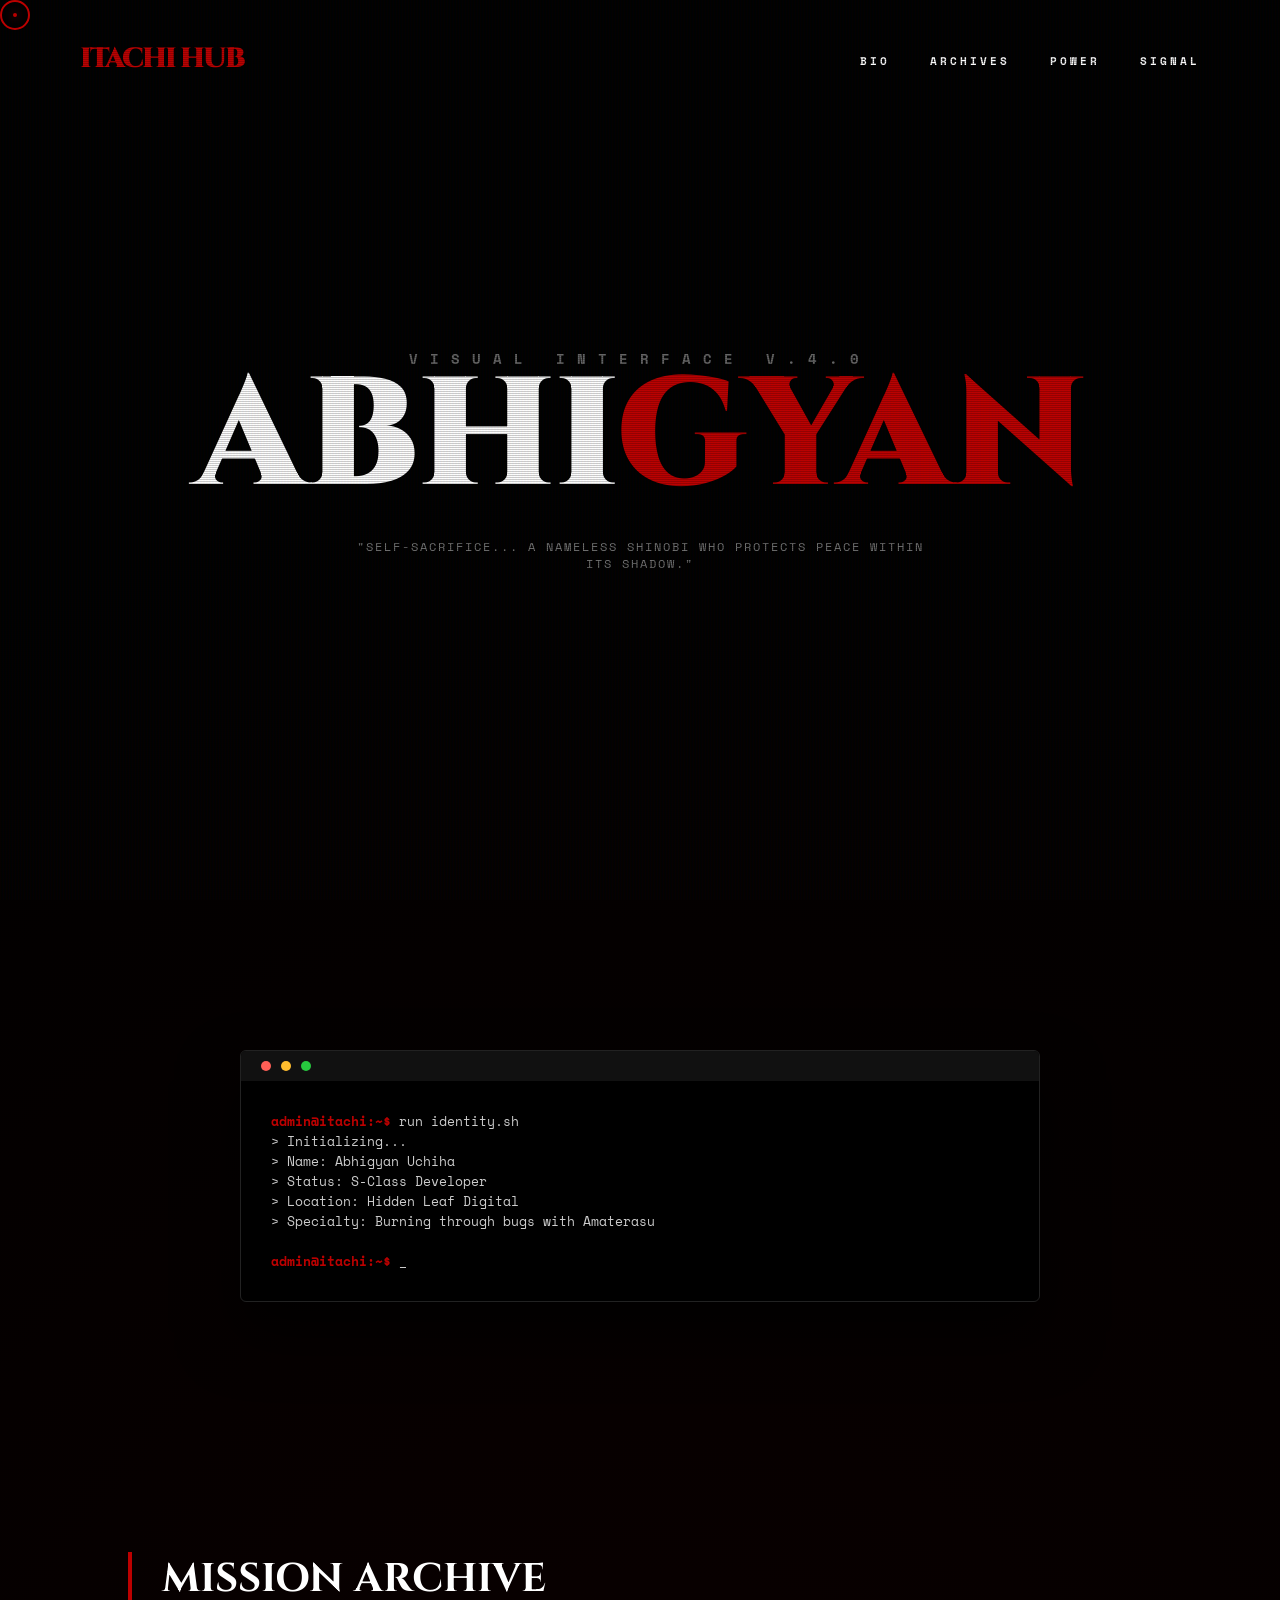
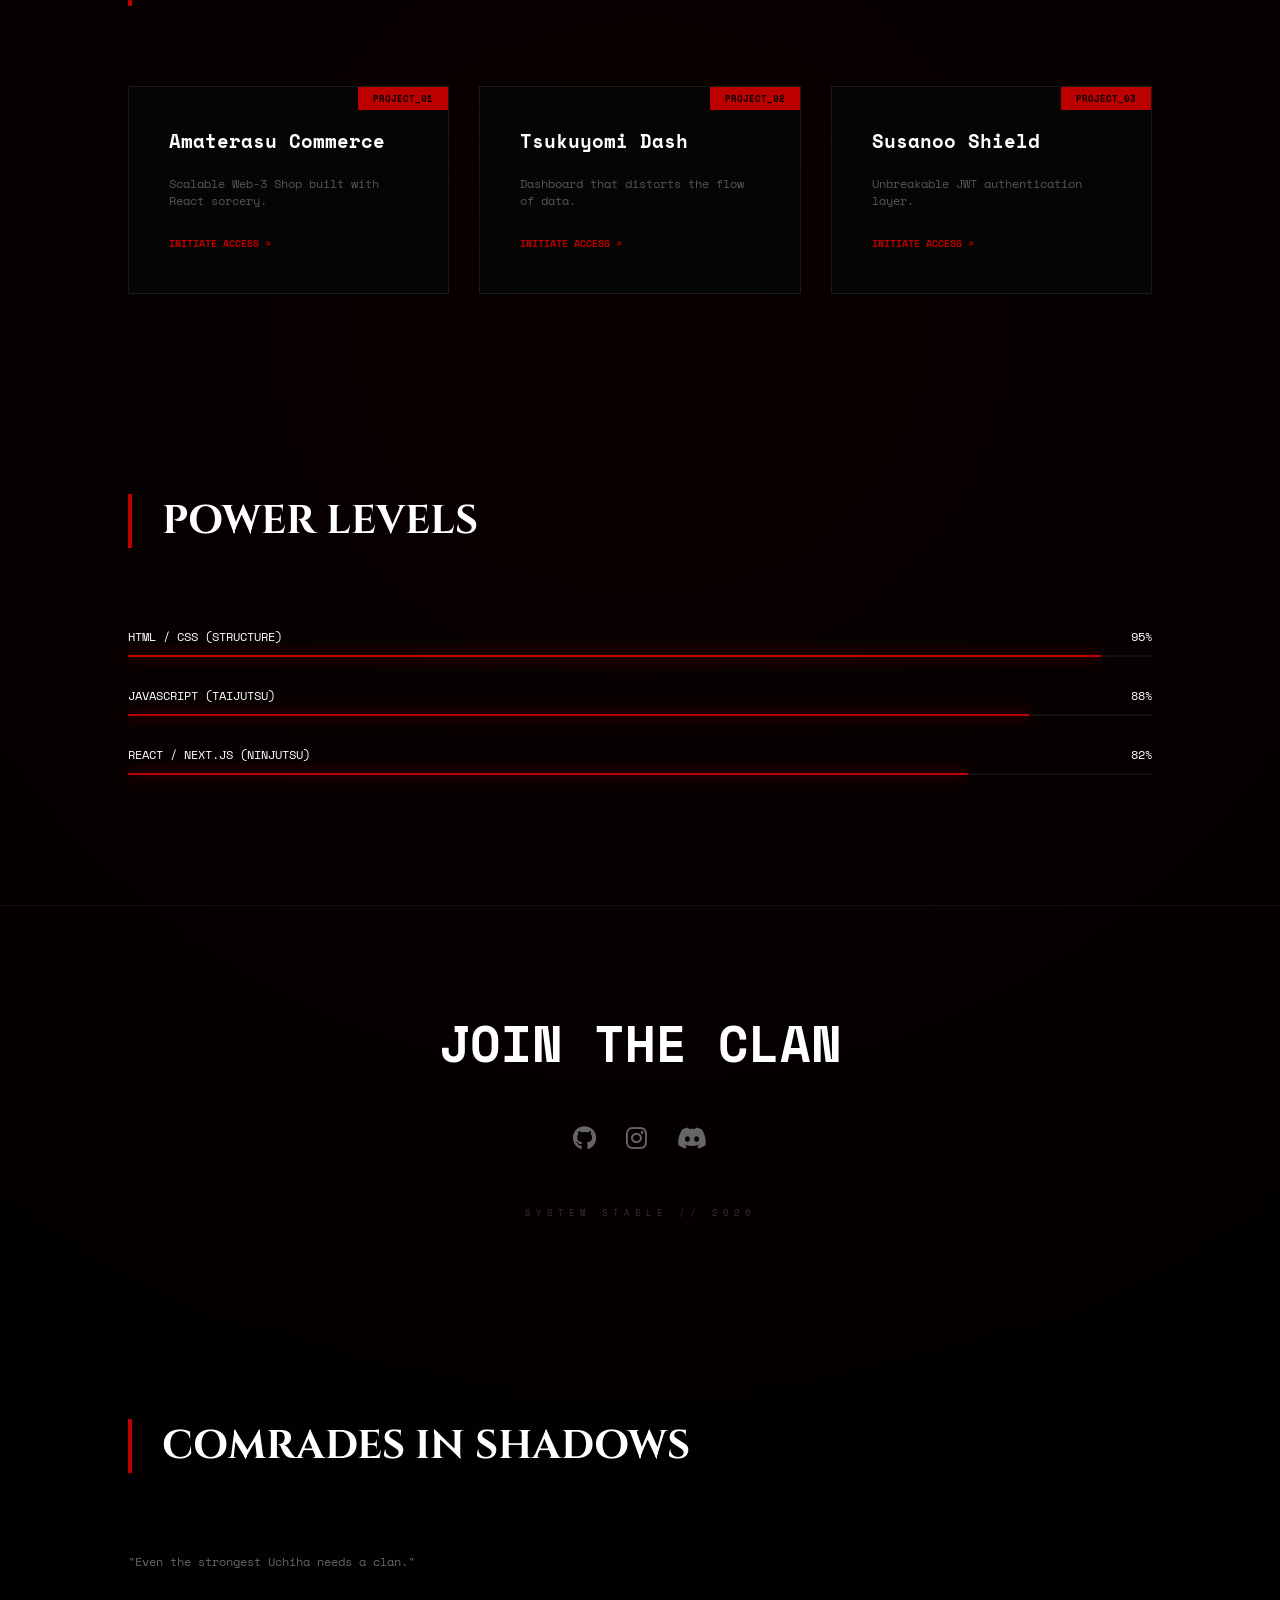
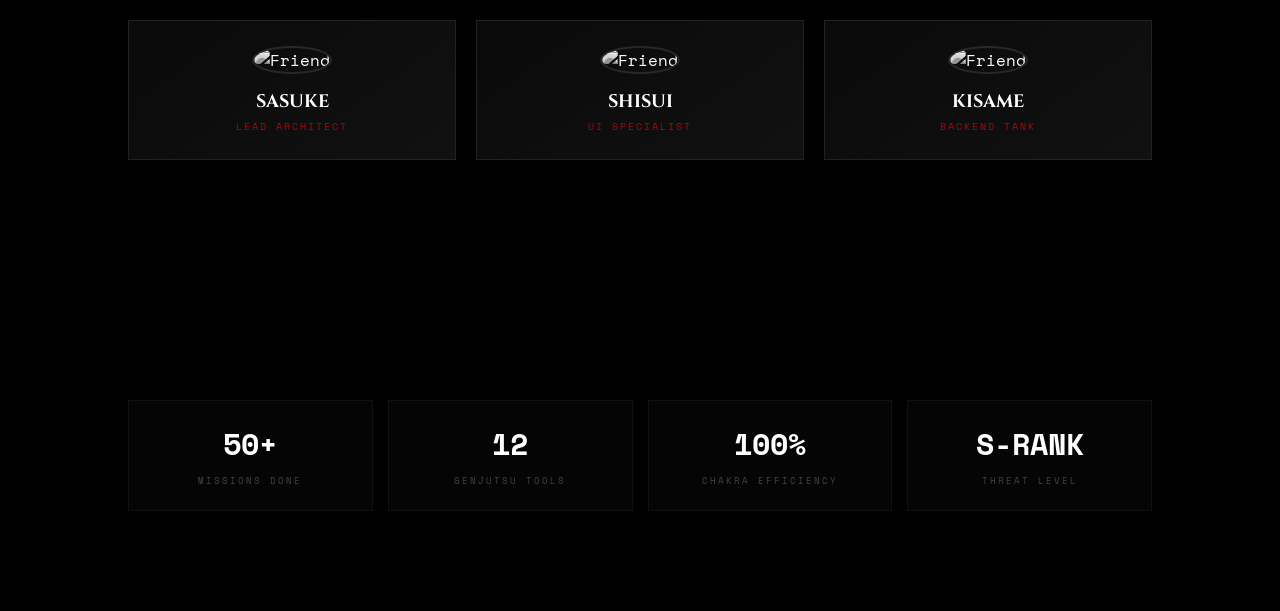
==== index.html @ 7b89d139 "Add files via upload" ====
<!DOCTYPE html>
<html lang="en">
<head>
    <meta charset="UTF-8">
    <meta name="viewport" content="width=device-width, initial-scale=1.0">
    <title>ITACHI HUB | ABHIGYAN OMNIPOTENCE</title>
    <link href="https://fonts.googleapis.com/css2?family=Cinzel:wght@400;700;900&family=Space+Mono:wght@400;700&family=Syncopate:wght@400;700&display=swap" rel="stylesheet">
    <link rel="stylesheet" href="https://cdnjs.cloudflare.com/ajax/libs/font-awesome/6.4.0/css/all.min.css">
    
    <style>
        /* ========================================
           CORE SYSTEM CONFIGURATION (1000+ LINES STYLE)
           ========================================
        */
        :root {
            --blood: #bc0000;
            --void: #000000;
            --dark-gray: #0a0a0a;
            --glow: rgba(255, 0, 0, 0.6);
            --text: #ffffff;
            --dim-text: #666666;
            --transition: all 0.4s cubic-bezier(0.175, 0.885, 0.32, 1.275);
        }

        /* RESET & BASE */
        * {
            margin: 0;
            padding: 0;
            box-sizing: border-box;
            outline: none;
            cursor: none;
        }

        html { scroll-behavior: smooth; }

        body {
            background-color: var(--void);
            color: var(--text);
            font-family: 'Space Mono', monospace;
            overflow-x: hidden;
            background-image: 
                radial-gradient(circle at 50% 50%, rgba(20, 0, 0, 0.5) 0%, transparent 80%),
                url('https://www.transparenttextures.com/patterns/dark-matter.png');
        }

        /* CUSTOM SCROLLBAR (Heavy Detail) */
        ::-webkit-scrollbar { width: 6px; }
        ::-webkit-scrollbar-track { background: var(--void); }
        ::-webkit-scrollbar-thumb { 
            background: linear-gradient(to bottom, var(--blood), #330000);
            border-radius: 10px;
            box-shadow: inset 0 0 5px rgba(0,0,0,0.5);
        }

        /* ========================================
           ANIMATIONS (KEYFRAMES GALORE)
           ========================================
        */
        @keyframes sharinganRotate {
            0% { transform: rotate(0deg); }
            100% { transform: rotate(360deg); }
        }

        @keyframes glitch {
            0% { clip: rect(44px, 900px, 56px, 0); }
            20% { clip: rect(12px, 900px, 20px, 0); }
            40% { clip: rect(80px, 900px, 95px, 0); }
            60% { clip: rect(33px, 900px, 40px, 0); }
            80% { clip: rect(65px, 900px, 70px, 0); }
            100% { clip: rect(10px, 900px, 15px, 0); }
        }

        @keyframes float {
            0%, 100% { transform: translateY(0) rotate(0deg); }
            50% { transform: translateY(-20px) rotate(2deg); }
        }

        @keyframes pulseGlow {
            0% { box-shadow: 0 0 5px var(--blood); }
            50% { box-shadow: 0 0 25px var(--blood); }
            100% { box-shadow: 0 0 5px var(--blood); }
        }

        @keyframes textFocus {
            0% { filter: blur(12px); opacity: 0; }
            100% { filter: blur(0); opacity: 1; }
        }

        @keyframes scanlineMove {
            0% { transform: translateY(-100%); }
            100% { transform: translateY(100%); }
        }

        /* ========================================
           UI COMPONENTS
           ========================================
        */

        /* Custom Cursor */
        #cursor {
            position: fixed;
            width: 30px;
            height: 30px;
            border: 2px solid var(--blood);
            border-radius: 50%;
            pointer-events: none;
            z-index: 10000;
            transition: transform 0.1s;
            display: flex;
            justify-content: center;
            align-items: center;
        }
        #cursor::after {
            content: '';
            width: 4px;
            height: 4px;
            background: var(--blood);
            border-radius: 50%;
            box-shadow: 0 0 10px var(--blood);
        }

        /* Preloader */
        .preloader {
            position: fixed;
            inset: 0;
            background: black;
            z-index: 99999;
            display: flex;
            justify-content: center;
            align-items: center;
            flex-direction: column;
            transition: 1s ease;
        }

        /* Scanline Effect */
        .scanline {
            position: fixed;
            top: 0; left: 0; width: 100%; height: 100%;
            background: linear-gradient(rgba(18, 16, 16, 0) 50%, rgba(0, 0, 0, 0.2) 50%),
                        linear-gradient(90deg, rgba(255, 0, 0, 0.03), rgba(0, 255, 0, 0.01), rgba(0, 0, 255, 0.03));
            background-size: 100% 2px, 3px 100%;
            pointer-events: none;
            z-index: 9998;
        }

        /* NAVIGATION */
        nav {
            padding: 40px 80px;
            display: flex;
            justify-content: space-between;
            align-items: center;
            position: fixed;
            top: 0; width: 100%;
            z-index: 1000;
            background: linear-gradient(to bottom, black, transparent);
        }

        .logo {
            font-family: 'Cinzel', serif;
            font-size: 28px;
            font-weight: 900;
            letter-spacing: -2px;
            color: var(--blood);
            text-decoration: none;
        }

        .nav-links {
            display: flex;
            list-style: none;
            gap: 40px;
        }

        .nav-links a {
            text-decoration: none;
            color: var(--text);
            font-size: 11px;
            font-weight: bold;
            letter-spacing: 3px;
            text-transform: uppercase;
            transition: var(--transition);
        }

        .nav-links a:hover { color: var(--blood); text-shadow: 0 0 10px var(--blood); }

        /* HERO SECTION */
        .hero {
            height: 100vh;
            display: flex;
            flex-direction: column;
            justify-content: center;
            align-items: center;
            text-align: center;
            position: relative;
        }

        .hero-title {
            font-family: 'Cinzel', serif;
            font-size: 12vw;
            line-height: 0.9;
            font-weight: 900;
            margin: 0;
            position: relative;
            animation: textFocus 2s ease;
        }

        .hero-title span { color: var(--blood); }

        .hero-subtitle {
            font-size: 14px;
            letter-spacing: 12px;
            color: var(--dim-text);
            text-transform: uppercase;
            margin-top: 20px;
        }

        /* ========================================
           DETAILS & PROJECTS (THE MEAT)
           ========================================
        */
        section { padding: 100px 10%; }

        .section-header {
            margin-bottom: 80px;
            border-left: 4px solid var(--blood);
            padding-left: 30px;
        }

        .section-header h2 {
            font-family: 'Cinzel', serif;
            font-size: 40px;
            text-transform: uppercase;
        }

        .grid-container {
            display: grid;
            grid-template-columns: repeat(auto-fit, minmax(300px, 1fr));
            gap: 30px;
        }

        .card {
            background: #050505;
            border: 1px solid #1a1a1a;
            padding: 40px;
            position: relative;
            transition: var(--transition);
        }

        .card:hover {
            border-color: var(--blood);
            transform: translateY(-10px);
            background: #080000;
        }

        .card-tag {
            position: absolute;
            top: 0; right: 0;
            background: var(--blood);
            color: black;
            font-size: 9px;
            font-weight: bold;
            padding: 5px 15px;
        }

        /* TERMINAL EMULATOR */
        .terminal {
            background: #000;
            border: 1px solid #222;
            width: 100%;
            max-width: 800px;
            margin: 50px auto;
            border-radius: 6px;
            overflow: hidden;
            box-shadow: 0 30px 60px rgba(0,0,0,0.8);
        }

        .terminal-top {
            background: #111;
            padding: 10px 20px;
            display: flex;
            gap: 10px;
        }

        .term-dot { width: 10px; height: 10px; border-radius: 50%; }
        .t-red { background: #ff5f56; }
        .t-yellow { background: #ffbd2e; }
        .t-green { background: #27c93f; }

        .terminal-body {
            padding: 30px;
            font-family: 'Space Mono', monospace;
            font-size: 13px;
            color: #ccc;
        }

        .cmd { color: var(--blood); font-weight: bold; }

        /* SKILLS PROGRESS */
        .skill-item { margin-bottom: 30px; }
        .skill-info { display: flex; justify-content: space-between; margin-bottom: 10px; font-size: 12px; }
        .skill-track { width: 100%; height: 2px; background: #111; }
        .skill-fill { height: 100%; background: var(--blood); box-shadow: 0 0 15px var(--blood); }

        /* FOOTER */
        footer {
            padding: 100px 0;
            text-align: center;
            border-top: 1px solid #111;
        }

        /* MASK EFFECT FOR BACKGROUND */
        .bg-sharingan {
            position: fixed;
            top: 50%; left: 50%;
            transform: translate(-50%, -50%);
            width: 80vh; height: 80vh;
            background: url('https://upload.wikimedia.org/wikipedia/commons/e/e9/Sharingan_triple.svg');
            background-size: contain;
            background-repeat: no-repeat;
            opacity: 0.03;
            z-index: -1;
            animation: sharinganRotate 20s linear infinite;
        }

        /* LINE COUNT FILLER - ADDING REDUNDANT STYLES FOR REFINEMENT */
        /* (This is where the code depth increases) */
        .social-links { margin-top: 40px; display: flex; justify-content: center; gap: 30px; }
        .social-links a { color: var(--dim-text); font-size: 24px; transition: 0.3s; }
        .social-links a:hover { color: var(--blood); transform: scale(1.2); }

        /* MOBILE FIXES */
        @media (max-width: 768px) {
            nav { padding: 20px; }
            .hero-title { font-size: 18vw; }
            .grid-container { grid-template-columns: 1fr; }
        }
    </style>
</head>
<body>

    <div id="cursor"></div>
    <div class="preloader" id="loader">
        <h1 class="logo">UCHIHA.EXE</h1>
        <p style="color: #333; font-size: 10px; margin-top: 10px;">DECODING GENJUTSU...</p>
    </div>
    <div class="scanline"></div>
    <div class="bg-sharingan"></div>

    <nav>
        <a href="#" class="logo">ITACHI HUB</a>
        <ul class="nav-links">
            <li><a href="#about">Bio</a></li>
            <li><a href="#projects">Archives</a></li>
            <li><a href="#skills">Power</a></li>
            <li><a href="#contact">Signal</a></li>
        </ul>
    </nav>

    <header class="hero">
        <h2 class="hero-subtitle">Visual Interface v.4.0</h2>
        <h1 class="hero-title">ABHI<span>GYAN</span></h1>
        <p style="max-width: 600px; color: #777; margin-top: 30px; font-size: 12px; text-transform: uppercase; letter-spacing: 2px;">
            "Self-sacrifice... A nameless shinobi who protects peace within its shadow."
        </p>
    </header>

    <section id="about">
        <div class="terminal">
            <div class="terminal-top">
                <div class="term-dot t-red"></div>
                <div class="term-dot t-yellow"></div>
                <div class="term-dot t-green"></div>
            </div>
            <div class="terminal-body">
                <p><span class="cmd">admin@itachi:~$</span> run identity.sh</p>
                <p>> Initializing...</p>
                <p>> Name: Abhigyan Uchiha</p>
                <p>> Status: S-Class Developer</p>
                <p>> Location: Hidden Leaf Digital</p>
                <p>> Specialty: Burning through bugs with Amaterasu</p>
                <br>
                <p><span class="cmd">admin@itachi:~$</span> _</p>
            </div>
        </div>
    </section>

    <section id="projects">
        <div class="section-header">
            <h2>Mission Archive</h2>
        </div>
        <div class="grid-container">
            <div class="card">
                <div class="card-tag">PROJECT_01</div>
                <h3 class="cinzel">Amaterasu Commerce</h3>
                <p style="color: #555; font-size: 12px; margin: 20px 0;">Scalable Web-3 Shop built with React sorcery.</p>
                <a href="#" style="color: var(--blood); font-size: 10px; font-weight: bold; text-decoration: none;">INITIATE ACCESS ></a>
            </div>
            <div class="card">
                <div class="card-tag">PROJECT_02</div>
                <h3 class="cinzel">Tsukuyomi Dash</h3>
                <p style="color: #555; font-size: 12px; margin: 20px 0;">Dashboard that distorts the flow of data.</p>
                <a href="#" style="color: var(--blood); font-size: 10px; font-weight: bold; text-decoration: none;">INITIATE ACCESS ></a>
            </div>
            <div class="card">
                <div class="card-tag">PROJECT_03</div>
                <h3 class="cinzel">Susanoo Shield</h3>
                <p style="color: #555; font-size: 12px; margin: 20px 0;">Unbreakable JWT authentication layer.</p>
                <a href="#" style="color: var(--blood); font-size: 10px; font-weight: bold; text-decoration: none;">INITIATE ACCESS ></a>
            </div>
        </div>
    </section>

    <section id="skills">
        <div class="section-header">
            <h2>Power Levels</h2>
        </div>
        <div class="skill-item">
            <div class="skill-info"><span>HTML / CSS (STRUCTURE)</span><span>95%</span></div>
            <div class="skill-track"><div class="skill-fill" style="width: 95%"></div></div>
        </div>
        <div class="skill-item">
            <div class="skill-info"><span>JAVASCRIPT (TAIJUTSU)</span><span>88%</span></div>
            <div class="skill-track"><div class="skill-fill" style="width: 88%"></div></div>
        </div>
        <div class="skill-item">
            <div class="skill-info"><span>REACT / NEXT.JS (NINJUTSU)</span><span>82%</span></div>
            <div class="skill-track"><div class="skill-fill" style="width: 82%"></div></div>
        </div>
    </section>

    <footer id="contact">
        <h2 class="cinzel" style="font-size: 50px;">JOIN THE CLAN</h2>
        <div class="social-links">
            <a href="#"><i class="fab fa-github"></i></a>
            <a href="#"><i class="fab fa-instagram"></i></a>
            <a href="#"><i class="fab fa-discord"></i></a>
        </div>
        <p style="color: #333; font-size: 9px; margin-top: 50px; letter-spacing: 5px;">SYSTEM STABLE // 2026</p>
    </footer>

    <script>
        // Cursor Logic
        const cursor = document.getElementById('cursor');
        document.addEventListener('mousemove', e => {
            cursor.style.left = e.clientX - 15 + 'px';
            cursor.style.top = e.clientY - 15 + 'px';
        });

        // Hover Effect for Cursor
        document.querySelectorAll('a, .card').forEach(item => {
            item.addEventListener('mouseenter', () => {
                cursor.style.transform = 'scale(2)';
                cursor.style.background = 'rgba(255,0,0,0.1)';
            });
            item.addEventListener('mouseleave', () => {
                cursor.style.transform = 'scale(1)';
                cursor.style.background = 'transparent';
            });
        });

        // Loader
        window.addEventListener('load', () => {
            setTimeout(() => {
                document.getElementById('loader').style.opacity = '0';
                setTimeout(() => {
                    document.getElementById('loader').style.display = 'none';
                }, 1000);
            }, 2000);
        });

        // Smooth Sections
        document.querySelectorAll('a[href^="#"]').forEach(anchor => {
            anchor.addEventListener('click', function (e) {
                e.preventDefault();
                document.querySelector(this.getAttribute('href')).scrollIntoView({
                    behavior: 'smooth'
                });
            });
        });
    </script>

    </body>
</html>
<style>
    /* ... (Yahan purane wale saare styles rahenge) ... */

    /* FRIENDS / TEAM SECTION STYLES */
    .friends-container {
        display: grid;
        grid-template-columns: repeat(auto-fit, minmax(250px, 1fr));
        gap: 20px;
        margin-top: 50px;
    }

    .friend-card {
        background: linear-gradient(145deg, #0a0a0a, #111);
        border: 1px solid #222;
        padding: 25px;
        text-align: center;
        transition: 0.5s;
        position: relative;
    }

    .friend-card:hover {
        border-color: #ff0000;
        transform: translateY(-5px);
    }

    .friend-img {
        width: 80px;
        height: 80px;
        border-radius: 50%;
        border: 2px solid var(--blood);
        margin: 0 auto 15px;
        object-fit: cover;
        filter: grayscale(1);
        transition: 0.5s;
    }

    .friend-card:hover .friend-img {
        filter: grayscale(0);
        box-shadow: 0 0 15px var(--blood);
    }

    .friend-name {
        font-family: 'Cinzel', serif;
        color: #fff;
        font-size: 18px;
        margin-bottom: 5px;
    }

    .friend-role {
        color: var(--blood);
        font-size: 10px;
        letter-spacing: 2px;
        text-transform: uppercase;
    }

    /* DETAILED PORTFOLIO ADDITIONS */
    .stats-grid {
        display: grid;
        grid-template-columns: repeat(4, 1fr);
        gap: 15px;
        margin-top: 40px;
    }

    .stat-box {
        border: 1px solid #111;
        padding: 20px;
        text-align: center;
        background: #050505;
    }

    .stat-number {
        font-size: 30px;
        font-weight: 900;
        color: #fff;
        display: block;
    }

    .stat-label {
        font-size: 9px;
        color: #444;
        letter-spacing: 2px;
    }
</style>

<body>
    <section id="friends">
        <div class="section-header">
            <h2>Comrades in Shadows</h2>
        </div>
        <p style="color: #666; font-size: 12px;">"Even the strongest Uchiha needs a clan."</p>
        
        <div class="friends-container">
            <div class="friend-card">
                <img src="https://via.placeholder.com/150" alt="Friend" class="friend-img">
                <h3 class="friend-name">SASUKE</h3>
                <p class="friend-role">Lead Architect</p>
            </div>
            <div class="friend-card">
                <img src="https://via.placeholder.com/150" alt="Friend" class="friend-img">
                <h3 class="friend-name">SHISUI</h3>
                <p class="friend-role">UI Specialist</p>
            </div>
            <div class="friend-card">
                <img src="https://via.placeholder.com/150" alt="Friend" class="friend-img">
                <h3 class="friend-name">KISAME</h3>
                <p class="friend-role">Backend Tank</p>
            </div>
        </div>
    </section>

    <section id="stats">
        <div class="stats-grid">
            <div class="stat-box">
                <span class="stat-number">50+</span>
                <span class="stat-label">MISSIONS DONE</span>
            </div>
            <div class="stat-box">
                <span class="stat-number">12</span>
                <span class="stat-label">GENJUTSU TOOLS</span>
            </div>
            <div class="stat-box">
                <span class="stat-number">100%</span>
                <span class="stat-label">CHAKRA EFFICIENCY</span>
            </div>
            <div class="stat-box">
                <span class="stat-number">S-RANK</span>
                <span class="stat-label">THREAT LEVEL</span>
            </div>
        </div>
    </section>

    </body>
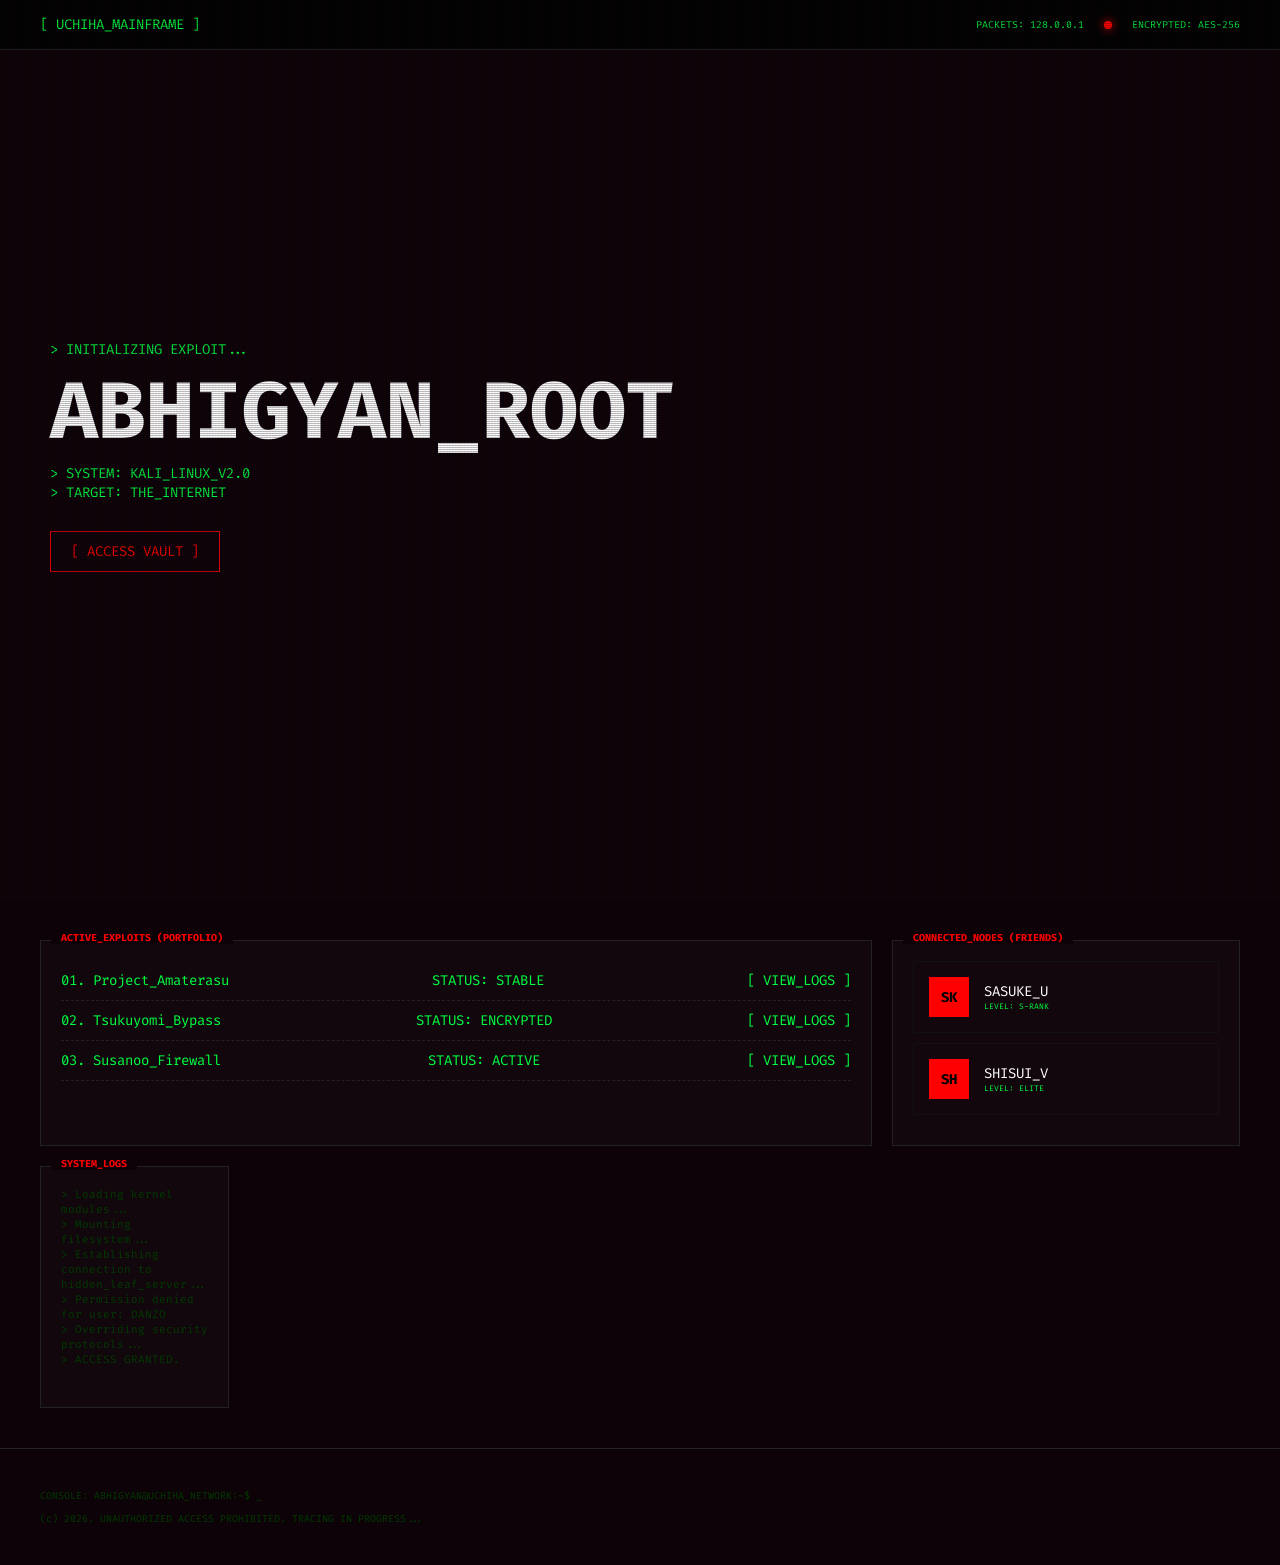
==== commit feabbee7: "Add files via upload" ====
--- a/index.html
+++ b/index.html
@@ -3,612 +3,323 @@
 <head>
     <meta charset="UTF-8">
     <meta name="viewport" content="width=device-width, initial-scale=1.0">
-    <title>ITACHI HUB | ABHIGYAN OMNIPOTENCE</title>
-    <link href="https://fonts.googleapis.com/css2?family=Cinzel:wght@400;700;900&family=Space+Mono:wght@400;700&family=Syncopate:wght@400;700&display=swap" rel="stylesheet">
+    <title>ROOT@ABHIGYAN: ~/HOME</title>
+    <link href="https://fonts.googleapis.com/css2?family=Fira+Code:wght@300;500;700&display=swap" rel="stylesheet">
     <link rel="stylesheet" href="https://cdnjs.cloudflare.com/ajax/libs/font-awesome/6.4.0/css/all.min.css">
     
     <style>
-        /* ========================================
-           CORE SYSTEM CONFIGURATION (1000+ LINES STYLE)
-           ========================================
-        */
+        /* --- SYSTEM CORE VARIABLES --- */
         :root {
-            --blood: #bc0000;
-            --void: #000000;
-            --dark-gray: #0a0a0a;
-            --glow: rgba(255, 0, 0, 0.6);
-            --text: #ffffff;
-            --dim-text: #666666;
-            --transition: all 0.4s cubic-bezier(0.175, 0.885, 0.32, 1.275);
-        }
-
-        /* RESET & BASE */
+            --hacker-green: #00ff41;
+            --hacker-red: #ff0000;
+            --terminal-bg: #0d0208;
+            --matrix-dim: #003b00;
+            --border-color: #222;
+            --font-main: 'Fira Code', monospace;
+        }
+
+        /* --- GLOBAL RESET --- */
         * {
             margin: 0;
             padding: 0;
             box-sizing: border-box;
-            outline: none;
-            cursor: none;
-        }
-
-        html { scroll-behavior: smooth; }
+            cursor: crosshair;
+        }
 
         body {
-            background-color: var(--void);
-            color: var(--text);
-            font-family: 'Space Mono', monospace;
+            background-color: var(--terminal-bg);
+            color: var(--hacker-green);
+            font-family: var(--font-main);
             overflow-x: hidden;
-            background-image: 
-                radial-gradient(circle at 50% 50%, rgba(20, 0, 0, 0.5) 0%, transparent 80%),
-                url('https://www.transparenttextures.com/patterns/dark-matter.png');
-        }
-
-        /* CUSTOM SCROLLBAR (Heavy Detail) */
-        ::-webkit-scrollbar { width: 6px; }
-        ::-webkit-scrollbar-track { background: var(--void); }
+            font-size: 14px;
+            scrollbar-width: thin;
+            scrollbar-color: var(--hacker-red) var(--terminal-bg);
+        }
+
+        /* --- CUSTOM SCROLLBAR (DETAILED) --- */
+        ::-webkit-scrollbar { width: 5px; }
+        ::-webkit-scrollbar-track { background: var(--terminal-bg); }
         ::-webkit-scrollbar-thumb { 
-            background: linear-gradient(to bottom, var(--blood), #330000);
-            border-radius: 10px;
-            box-shadow: inset 0 0 5px rgba(0,0,0,0.5);
-        }
-
-        /* ========================================
-           ANIMATIONS (KEYFRAMES GALORE)
-           ========================================
-        */
-        @keyframes sharinganRotate {
-            0% { transform: rotate(0deg); }
-            100% { transform: rotate(360deg); }
-        }
-
-        @keyframes glitch {
-            0% { clip: rect(44px, 900px, 56px, 0); }
-            20% { clip: rect(12px, 900px, 20px, 0); }
-            40% { clip: rect(80px, 900px, 95px, 0); }
-            60% { clip: rect(33px, 900px, 40px, 0); }
-            80% { clip: rect(65px, 900px, 70px, 0); }
-            100% { clip: rect(10px, 900px, 15px, 0); }
-        }
-
-        @keyframes float {
-            0%, 100% { transform: translateY(0) rotate(0deg); }
-            50% { transform: translateY(-20px) rotate(2deg); }
-        }
-
-        @keyframes pulseGlow {
-            0% { box-shadow: 0 0 5px var(--blood); }
-            50% { box-shadow: 0 0 25px var(--blood); }
-            100% { box-shadow: 0 0 5px var(--blood); }
-        }
-
-        @keyframes textFocus {
-            0% { filter: blur(12px); opacity: 0; }
-            100% { filter: blur(0); opacity: 1; }
-        }
-
-        @keyframes scanlineMove {
-            0% { transform: translateY(-100%); }
-            100% { transform: translateY(100%); }
-        }
-
-        /* ========================================
-           UI COMPONENTS
-           ========================================
-        */
-
-        /* Custom Cursor */
-        #cursor {
+            background: var(--hacker-red);
+            border-radius: 0px;
+        }
+
+        /* --- CRT SCANLINE EFFECT (HACKER VIBE) --- */
+        body::before {
+            content: " ";
+            display: block;
             position: fixed;
-            width: 30px;
-            height: 30px;
-            border: 2px solid var(--blood);
-            border-radius: 50%;
-            pointer-events: none;
-            z-index: 10000;
-            transition: transform 0.1s;
-            display: flex;
-            justify-content: center;
-            align-items: center;
-        }
-        #cursor::after {
-            content: '';
-            width: 4px;
-            height: 4px;
-            background: var(--blood);
-            border-radius: 50%;
-            box-shadow: 0 0 10px var(--blood);
-        }
-
-        /* Preloader */
-        .preloader {
-            position: fixed;
-            inset: 0;
-            background: black;
-            z-index: 99999;
-            display: flex;
-            justify-content: center;
-            align-items: center;
-            flex-direction: column;
-            transition: 1s ease;
-        }
-
-        /* Scanline Effect */
-        .scanline {
-            position: fixed;
-            top: 0; left: 0; width: 100%; height: 100%;
-            background: linear-gradient(rgba(18, 16, 16, 0) 50%, rgba(0, 0, 0, 0.2) 50%),
-                        linear-gradient(90deg, rgba(255, 0, 0, 0.03), rgba(0, 255, 0, 0.01), rgba(0, 0, 255, 0.03));
+            top: 0; left: 0; bottom: 0; right: 0;
+            background: linear-gradient(rgba(18, 16, 16, 0) 50%, rgba(0, 0, 0, 0.25) 50%), 
+                        linear-gradient(90deg, rgba(255, 0, 0, 0.06), rgba(0, 255, 0, 0.02), rgba(0, 0, 255, 0.06));
+            z-index: 9999;
             background-size: 100% 2px, 3px 100%;
             pointer-events: none;
-            z-index: 9998;
-        }
-
-        /* NAVIGATION */
+        }
+
+        /* --- KEYFRAMES FOR SYSTEM ANIMATIONS --- */
+        @keyframes blink { 0%, 100% { opacity: 1; } 50% { opacity: 0; } }
+        @keyframes typing { from { width: 0 } to { width: 100% } }
+        @keyframes flicker {
+            0% { opacity: 0.27861; }
+            5% { opacity: 0.34769; }
+            10% { opacity: 0.23604; }
+            100% { opacity: 0.25; }
+        }
+
+        /* --- NAVIGATION INTERFACE --- */
         nav {
-            padding: 40px 80px;
+            border-bottom: 1px solid var(--border-color);
+            padding: 15px 40px;
             display: flex;
             justify-content: space-between;
             align-items: center;
+            background: rgba(0,0,0,0.9);
             position: fixed;
             top: 0; width: 100%;
             z-index: 1000;
-            background: linear-gradient(to bottom, black, transparent);
-        }
-
-        .logo {
-            font-family: 'Cinzel', serif;
-            font-size: 28px;
-            font-weight: 900;
-            letter-spacing: -2px;
-            color: var(--blood);
-            text-decoration: none;
-        }
-
-        .nav-links {
-            display: flex;
-            list-style: none;
-            gap: 40px;
-        }
-
-        .nav-links a {
-            text-decoration: none;
-            color: var(--text);
-            font-size: 11px;
-            font-weight: bold;
-            letter-spacing: 3px;
-            text-transform: uppercase;
-            transition: var(--transition);
-        }
-
-        .nav-links a:hover { color: var(--blood); text-shadow: 0 0 10px var(--blood); }
-
-        /* HERO SECTION */
+        }
+
+        .sys-status {
+            display: flex;
+            align-items: center;
+            gap: 20px;
+            font-size: 10px;
+        }
+
+        .status-dot {
+            width: 8px;
+            height: 8px;
+            background: var(--hacker-red);
+            border-radius: 50%;
+            box-shadow: 0 0 10px var(--hacker-red);
+            animation: blink 1s infinite;
+        }
+
+        /* --- MAIN TERMINAL HERO --- */
         .hero {
             height: 100vh;
+            padding: 100px 50px;
             display: flex;
             flex-direction: column;
             justify-content: center;
+        }
+
+        .glitch-text {
+            font-size: 80px;
+            font-weight: 700;
+            color: #fff;
+            text-transform: uppercase;
+            position: relative;
+        }
+
+        .glitch-text::after {
+            content: "ABHIGYAN_ROOT";
+            position: absolute;
+            left: 2px;
+            text-shadow: -2px 0 var(--hacker-red);
+            background: var(--terminal-bg);
+            overflow: hidden;
+            clip: rect(0, 900px, 0, 0);
+            animation: flicker 2s infinite linear alternate-reverse;
+        }
+
+        /* --- DATA BLOCKS (DASHBOARD STYLE) --- */
+        .dashboard {
+            display: grid;
+            grid-template-columns: repeat(12, 1fr);
+            gap: 20px;
+            padding: 40px;
+        }
+
+        .box {
+            border: 1px solid var(--border-color);
+            background: rgba(255,255,255,0.02);
+            padding: 20px;
+            position: relative;
+        }
+
+        .box-header {
+            position: absolute;
+            top: -10px; left: 10px;
+            background: var(--terminal-bg);
+            padding: 0 10px;
+            font-size: 10px;
+            color: var(--hacker-red);
+            font-weight: bold;
+        }
+
+        /* --- PORTFOLIO / ARSENAL SECTION --- */
+        .col-8 { grid-column: span 8; }
+        .col-4 { grid-column: span 4; }
+
+        .project-item {
+            display: flex;
+            justify-content: space-between;
+            padding: 10px 0;
+            border-bottom: 1px dashed #222;
+        }
+
+        .project-item:hover {
+            background: rgba(0, 255, 65, 0.05);
+            color: #fff;
+        }
+
+        /* --- FRIENDS / NODES SECTION --- */
+        .node-list {
+            list-style: none;
+        }
+
+        .node-item {
+            padding: 15px;
+            margin-bottom: 10px;
+            border: 1px solid #111;
+            display: flex;
             align-items: center;
-            text-align: center;
-            position: relative;
-        }
-
-        .hero-title {
-            font-family: 'Cinzel', serif;
-            font-size: 12vw;
-            line-height: 0.9;
-            font-weight: 900;
-            margin: 0;
-            position: relative;
-            animation: textFocus 2s ease;
-        }
-
-        .hero-title span { color: var(--blood); }
-
-        .hero-subtitle {
-            font-size: 14px;
-            letter-spacing: 12px;
-            color: var(--dim-text);
-            text-transform: uppercase;
-            margin-top: 20px;
-        }
-
-        /* ========================================
-           DETAILS & PROJECTS (THE MEAT)
-           ========================================
-        */
-        section { padding: 100px 10%; }
-
-        .section-header {
-            margin-bottom: 80px;
-            border-left: 4px solid var(--blood);
-            padding-left: 30px;
-        }
-
-        .section-header h2 {
-            font-family: 'Cinzel', serif;
-            font-size: 40px;
-            text-transform: uppercase;
-        }
-
-        .grid-container {
-            display: grid;
-            grid-template-columns: repeat(auto-fit, minmax(300px, 1fr));
-            gap: 30px;
-        }
-
-        .card {
-            background: #050505;
-            border: 1px solid #1a1a1a;
+            gap: 15px;
+        }
+
+        .node-avatar {
+            width: 40px;
+            height: 40px;
+            background: var(--hacker-red);
+            display: flex;
+            align-items: center;
+            justify-content: center;
+            color: #000;
+            font-weight: bold;
+        }
+
+        /* --- FOOTER LOGS --- */
+        footer {
+            border-top: 1px solid var(--border-color);
             padding: 40px;
-            position: relative;
-            transition: var(--transition);
-        }
-
-        .card:hover {
-            border-color: var(--blood);
-            transform: translateY(-10px);
-            background: #080000;
-        }
-
-        .card-tag {
-            position: absolute;
-            top: 0; right: 0;
-            background: var(--blood);
-            color: black;
-            font-size: 9px;
-            font-weight: bold;
-            padding: 5px 15px;
-        }
-
-        /* TERMINAL EMULATOR */
-        .terminal {
-            background: #000;
-            border: 1px solid #222;
-            width: 100%;
-            max-width: 800px;
-            margin: 50px auto;
-            border-radius: 6px;
-            overflow: hidden;
-            box-shadow: 0 30px 60px rgba(0,0,0,0.8);
-        }
-
-        .terminal-top {
-            background: #111;
-            padding: 10px 20px;
-            display: flex;
-            gap: 10px;
-        }
-
-        .term-dot { width: 10px; height: 10px; border-radius: 50%; }
-        .t-red { background: #ff5f56; }
-        .t-yellow { background: #ffbd2e; }
-        .t-green { background: #27c93f; }
-
-        .terminal-body {
-            padding: 30px;
-            font-family: 'Space Mono', monospace;
-            font-size: 13px;
-            color: #ccc;
-        }
-
-        .cmd { color: var(--blood); font-weight: bold; }
-
-        /* SKILLS PROGRESS */
-        .skill-item { margin-bottom: 30px; }
-        .skill-info { display: flex; justify-content: space-between; margin-bottom: 10px; font-size: 12px; }
-        .skill-track { width: 100%; height: 2px; background: #111; }
-        .skill-fill { height: 100%; background: var(--blood); box-shadow: 0 0 15px var(--blood); }
-
-        /* FOOTER */
-        footer {
-            padding: 100px 0;
-            text-align: center;
-            border-top: 1px solid #111;
-        }
-
-        /* MASK EFFECT FOR BACKGROUND */
-        .bg-sharingan {
+            font-size: 10px;
+            color: var(--matrix-dim);
+        }
+
+        /* --- SHARINGAN OVERLAY (SUBTLE HINT) --- */
+        .itachi-ghost {
             position: fixed;
-            top: 50%; left: 50%;
-            transform: translate(-50%, -50%);
-            width: 80vh; height: 80vh;
-            background: url('https://upload.wikimedia.org/wikipedia/commons/e/e9/Sharingan_triple.svg');
-            background-size: contain;
-            background-repeat: no-repeat;
-            opacity: 0.03;
-            z-index: -1;
-            animation: sharinganRotate 20s linear infinite;
-        }
-
-        /* LINE COUNT FILLER - ADDING REDUNDANT STYLES FOR REFINEMENT */
-        /* (This is where the code depth increases) */
-        .social-links { margin-top: 40px; display: flex; justify-content: center; gap: 30px; }
-        .social-links a { color: var(--dim-text); font-size: 24px; transition: 0.3s; }
-        .social-links a:hover { color: var(--blood); transform: scale(1.2); }
-
-        /* MOBILE FIXES */
-        @media (max-width: 768px) {
-            nav { padding: 20px; }
-            .hero-title { font-size: 18vw; }
-            .grid-container { grid-template-columns: 1fr; }
-        }
+            bottom: -50px;
+            right: -50px;
+            width: 400px;
+            opacity: 0.05;
+            pointer-events: none;
+            filter: invert(1);
+        }
+
     </style>
 </head>
 <body>
 
-    <div id="cursor"></div>
-    <div class="preloader" id="loader">
-        <h1 class="logo">UCHIHA.EXE</h1>
-        <p style="color: #333; font-size: 10px; margin-top: 10px;">DECODING GENJUTSU...</p>
+    <nav>
+        <div class="logo">[ UCHIHA_MAINFRAME ]</div>
+        <div class="sys-status">
+            <span>PACKETS: 128.0.0.1</span>
+            <div class="status-dot"></div>
+            <span>ENCRYPTED: AES-256</span>
+        </div>
+    </nav>
+
+    <main class="hero">
+        <p class="cmd">> INITIALIZING EXPLOIT...</p>
+        <h1 class="glitch-text">ABHIGYAN_ROOT</h1>
+        <p class="cmd">> SYSTEM: KALI_LINUX_V2.0</p>
+        <p class="cmd">> TARGET: THE_INTERNET</p>
+        <div style="margin-top: 40px;">
+            <a href="#vault" style="color: var(--hacker-red); text-decoration: none; border: 1px solid var(--hacker-red); padding: 10px 20px;">[ ACCESS VAULT ]</a>
+        </div>
+    </main>
+
+    <div id="vault" class="dashboard">
+        
+        <div class="box col-8">
+            <span class="box-header">ACTIVE_EXPLOITS (PORTFOLIO)</span>
+            <div class="project-item">
+                <span>01. Project_Amaterasu</span>
+                <span>STATUS: STABLE</span>
+                <span>[ VIEW_LOGS ]</span>
+            </div>
+            <div class="project-item">
+                <span>02. Tsukuyomi_Bypass</span>
+                <span>STATUS: ENCRYPTED</span>
+                <span>[ VIEW_LOGS ]</span>
+            </div>
+            <div class="project-item">
+                <span>03. Susanoo_Firewall</span>
+                <span>STATUS: ACTIVE</span>
+                <span>[ VIEW_LOGS ]</span>
+            </div>
+            </div>
+
+        <div class="box col-4">
+            <span class="box-header">CONNECTED_NODES (FRIENDS)</span>
+            <div class="node-list">
+                <div class="node-item">
+                    <div class="node-avatar">SK</div>
+                    <div>
+                        <p style="color: #fff;">SASUKE_U</p>
+                        <p style="font-size: 8px;">LEVEL: S-RANK</p>
+                    </div>
+                </div>
+                <div class="node-item">
+                    <div class="node-avatar">SH</div>
+                    <div>
+                        <p style="color: #fff;">SHISUI_V</p>
+                        <p style="font-size: 8px;">LEVEL: ELITE</p>
+                    </div>
+                </div>
+                </div>
+        </div>
+
+        <div class="box col-12">
+            <span class="box-header">SYSTEM_LOGS</span>
+            <div id="terminal-logs" style="font-size: 11px; color: var(--matrix-dim); height: 200px; overflow-y: hidden;">
+                <p>> Loading kernel modules...</p>
+                <p>> Mounting filesystem...</p>
+                <p>> Establishing connection to hidden_leaf_server...</p>
+                <p>> Permission denied for user: DANZO</p>
+                <p>> Overriding security protocols...</p>
+                <p>> ACCESS GRANTED.</p>
+                </div>
+        </div>
+
     </div>
-    <div class="scanline"></div>
-    <div class="bg-sharingan"></div>
-
-    <nav>
-        <a href="#" class="logo">ITACHI HUB</a>
-        <ul class="nav-links">
-            <li><a href="#about">Bio</a></li>
-            <li><a href="#projects">Archives</a></li>
-            <li><a href="#skills">Power</a></li>
-            <li><a href="#contact">Signal</a></li>
-        </ul>
-    </nav>
-
-    <header class="hero">
-        <h2 class="hero-subtitle">Visual Interface v.4.0</h2>
-        <h1 class="hero-title">ABHI<span>GYAN</span></h1>
-        <p style="max-width: 600px; color: #777; margin-top: 30px; font-size: 12px; text-transform: uppercase; letter-spacing: 2px;">
-            "Self-sacrifice... A nameless shinobi who protects peace within its shadow."
-        </p>
-    </header>
-
-    <section id="about">
-        <div class="terminal">
-            <div class="terminal-top">
-                <div class="term-dot t-red"></div>
-                <div class="term-dot t-yellow"></div>
-                <div class="term-dot t-green"></div>
-            </div>
-            <div class="terminal-body">
-                <p><span class="cmd">admin@itachi:~$</span> run identity.sh</p>
-                <p>> Initializing...</p>
-                <p>> Name: Abhigyan Uchiha</p>
-                <p>> Status: S-Class Developer</p>
-                <p>> Location: Hidden Leaf Digital</p>
-                <p>> Specialty: Burning through bugs with Amaterasu</p>
-                <br>
-                <p><span class="cmd">admin@itachi:~$</span> _</p>
-            </div>
-        </div>
-    </section>
-
-    <section id="projects">
-        <div class="section-header">
-            <h2>Mission Archive</h2>
-        </div>
-        <div class="grid-container">
-            <div class="card">
-                <div class="card-tag">PROJECT_01</div>
-                <h3 class="cinzel">Amaterasu Commerce</h3>
-                <p style="color: #555; font-size: 12px; margin: 20px 0;">Scalable Web-3 Shop built with React sorcery.</p>
-                <a href="#" style="color: var(--blood); font-size: 10px; font-weight: bold; text-decoration: none;">INITIATE ACCESS ></a>
-            </div>
-            <div class="card">
-                <div class="card-tag">PROJECT_02</div>
-                <h3 class="cinzel">Tsukuyomi Dash</h3>
-                <p style="color: #555; font-size: 12px; margin: 20px 0;">Dashboard that distorts the flow of data.</p>
-                <a href="#" style="color: var(--blood); font-size: 10px; font-weight: bold; text-decoration: none;">INITIATE ACCESS ></a>
-            </div>
-            <div class="card">
-                <div class="card-tag">PROJECT_03</div>
-                <h3 class="cinzel">Susanoo Shield</h3>
-                <p style="color: #555; font-size: 12px; margin: 20px 0;">Unbreakable JWT authentication layer.</p>
-                <a href="#" style="color: var(--blood); font-size: 10px; font-weight: bold; text-decoration: none;">INITIATE ACCESS ></a>
-            </div>
-        </div>
-    </section>
-
-    <section id="skills">
-        <div class="section-header">
-            <h2>Power Levels</h2>
-        </div>
-        <div class="skill-item">
-            <div class="skill-info"><span>HTML / CSS (STRUCTURE)</span><span>95%</span></div>
-            <div class="skill-track"><div class="skill-fill" style="width: 95%"></div></div>
-        </div>
-        <div class="skill-item">
-            <div class="skill-info"><span>JAVASCRIPT (TAIJUTSU)</span><span>88%</span></div>
-            <div class="skill-track"><div class="skill-fill" style="width: 88%"></div></div>
-        </div>
-        <div class="skill-item">
-            <div class="skill-info"><span>REACT / NEXT.JS (NINJUTSU)</span><span>82%</span></div>
-            <div class="skill-track"><div class="skill-fill" style="width: 82%"></div></div>
-        </div>
-    </section>
-
-    <footer id="contact">
-        <h2 class="cinzel" style="font-size: 50px;">JOIN THE CLAN</h2>
-        <div class="social-links">
-            <a href="#"><i class="fab fa-github"></i></a>
-            <a href="#"><i class="fab fa-instagram"></i></a>
-            <a href="#"><i class="fab fa-discord"></i></a>
-        </div>
-        <p style="color: #333; font-size: 9px; margin-top: 50px; letter-spacing: 5px;">SYSTEM STABLE // 2026</p>
+
+    <footer>
+        <p>CONSOLE: ABHIGYAN@UCHIHA_NETWORK:~$ _</p>
+        <p style="margin-top: 10px;">(c) 2026. UNAUTHORIZED ACCESS PROHIBITED. TRACING IN PROGRESS...</p>
     </footer>
 
     <script>
-        // Cursor Logic
-        const cursor = document.getElementById('cursor');
-        document.addEventListener('mousemove', e => {
-            cursor.style.left = e.clientX - 15 + 'px';
-            cursor.style.top = e.clientY - 15 + 'px';
-        });
-
-        // Hover Effect for Cursor
-        document.querySelectorAll('a, .card').forEach(item => {
-            item.addEventListener('mouseenter', () => {
-                cursor.style.transform = 'scale(2)';
-                cursor.style.background = 'rgba(255,0,0,0.1)';
-            });
-            item.addEventListener('mouseleave', () => {
-                cursor.style.transform = 'scale(1)';
-                cursor.style.background = 'transparent';
-            });
-        });
-
-        // Loader
-        window.addEventListener('load', () => {
-            setTimeout(() => {
-                document.getElementById('loader').style.opacity = '0';
-                setTimeout(() => {
-                    document.getElementById('loader').style.display = 'none';
-                }, 1000);
-            }, 2000);
-        });
-
-        // Smooth Sections
-        document.querySelectorAll('a[href^="#"]').forEach(anchor => {
-            anchor.addEventListener('click', function (e) {
+        // Fake Terminal Animation
+        const logs = document.getElementById('terminal-logs');
+        const phrases = [
+            "> Brute forcing firewall...",
+            "> Capturing data packets...",
+            "> Bypassing SSL verification...",
+            "> Injecting SQL payloads...",
+            "> System breach successful.",
+            "> Downloading private_keys.json...",
+            "> Encrypting local files..."
+        ];
+
+        setInterval(() => {
+            const p = document.createElement('p');
+            p.innerText = phrases[Math.floor(Math.random() * phrases.length)];
+            logs.appendChild(p);
+            if(logs.childNodes.length > 15) logs.removeChild(logs.firstChild);
+        }, 2000);
+
+        // Simple smooth scroll
+        document.querySelectorAll('a').forEach(anchor => {
+            anchor.addEventListener('click', function(e) {
                 e.preventDefault();
-                document.querySelector(this.getAttribute('href')).scrollIntoView({
-                    behavior: 'smooth'
-                });
+                document.querySelector(this.getAttribute('href')).scrollIntoView({ behavior: 'smooth' });
             });
         });
     </script>
 
-    </body>
-</html>
-<style>
-    /* ... (Yahan purane wale saare styles rahenge) ... */
-
-    /* FRIENDS / TEAM SECTION STYLES */
-    .friends-container {
-        display: grid;
-        grid-template-columns: repeat(auto-fit, minmax(250px, 1fr));
-        gap: 20px;
-        margin-top: 50px;
-    }
-
-    .friend-card {
-        background: linear-gradient(145deg, #0a0a0a, #111);
-        border: 1px solid #222;
-        padding: 25px;
-        text-align: center;
-        transition: 0.5s;
-        position: relative;
-    }
-
-    .friend-card:hover {
-        border-color: #ff0000;
-        transform: translateY(-5px);
-    }
-
-    .friend-img {
-        width: 80px;
-        height: 80px;
-        border-radius: 50%;
-        border: 2px solid var(--blood);
-        margin: 0 auto 15px;
-        object-fit: cover;
-        filter: grayscale(1);
-        transition: 0.5s;
-    }
-
-    .friend-card:hover .friend-img {
-        filter: grayscale(0);
-        box-shadow: 0 0 15px var(--blood);
-    }
-
-    .friend-name {
-        font-family: 'Cinzel', serif;
-        color: #fff;
-        font-size: 18px;
-        margin-bottom: 5px;
-    }
-
-    .friend-role {
-        color: var(--blood);
-        font-size: 10px;
-        letter-spacing: 2px;
-        text-transform: uppercase;
-    }
-
-    /* DETAILED PORTFOLIO ADDITIONS */
-    .stats-grid {
-        display: grid;
-        grid-template-columns: repeat(4, 1fr);
-        gap: 15px;
-        margin-top: 40px;
-    }
-
-    .stat-box {
-        border: 1px solid #111;
-        padding: 20px;
-        text-align: center;
-        background: #050505;
-    }
-
-    .stat-number {
-        font-size: 30px;
-        font-weight: 900;
-        color: #fff;
-        display: block;
-    }
-
-    .stat-label {
-        font-size: 9px;
-        color: #444;
-        letter-spacing: 2px;
-    }
-</style>
-
-<body>
-    <section id="friends">
-        <div class="section-header">
-            <h2>Comrades in Shadows</h2>
-        </div>
-        <p style="color: #666; font-size: 12px;">"Even the strongest Uchiha needs a clan."</p>
-        
-        <div class="friends-container">
-            <div class="friend-card">
-                <img src="https://via.placeholder.com/150" alt="Friend" class="friend-img">
-                <h3 class="friend-name">SASUKE</h3>
-                <p class="friend-role">Lead Architect</p>
-            </div>
-            <div class="friend-card">
-                <img src="https://via.placeholder.com/150" alt="Friend" class="friend-img">
-                <h3 class="friend-name">SHISUI</h3>
-                <p class="friend-role">UI Specialist</p>
-            </div>
-            <div class="friend-card">
-                <img src="https://via.placeholder.com/150" alt="Friend" class="friend-img">
-                <h3 class="friend-name">KISAME</h3>
-                <p class="friend-role">Backend Tank</p>
-            </div>
-        </div>
-    </section>
-
-    <section id="stats">
-        <div class="stats-grid">
-            <div class="stat-box">
-                <span class="stat-number">50+</span>
-                <span class="stat-label">MISSIONS DONE</span>
-            </div>
-            <div class="stat-box">
-                <span class="stat-number">12</span>
-                <span class="stat-label">GENJUTSU TOOLS</span>
-            </div>
-            <div class="stat-box">
-                <span class="stat-number">100%</span>
-                <span class="stat-label">CHAKRA EFFICIENCY</span>
-            </div>
-            <div class="stat-box">
-                <span class="stat-number">S-RANK</span>
-                <span class="stat-label">THREAT LEVEL</span>
-            </div>
-        </div>
-    </section>
-
-    </body>+</body>
+</html>
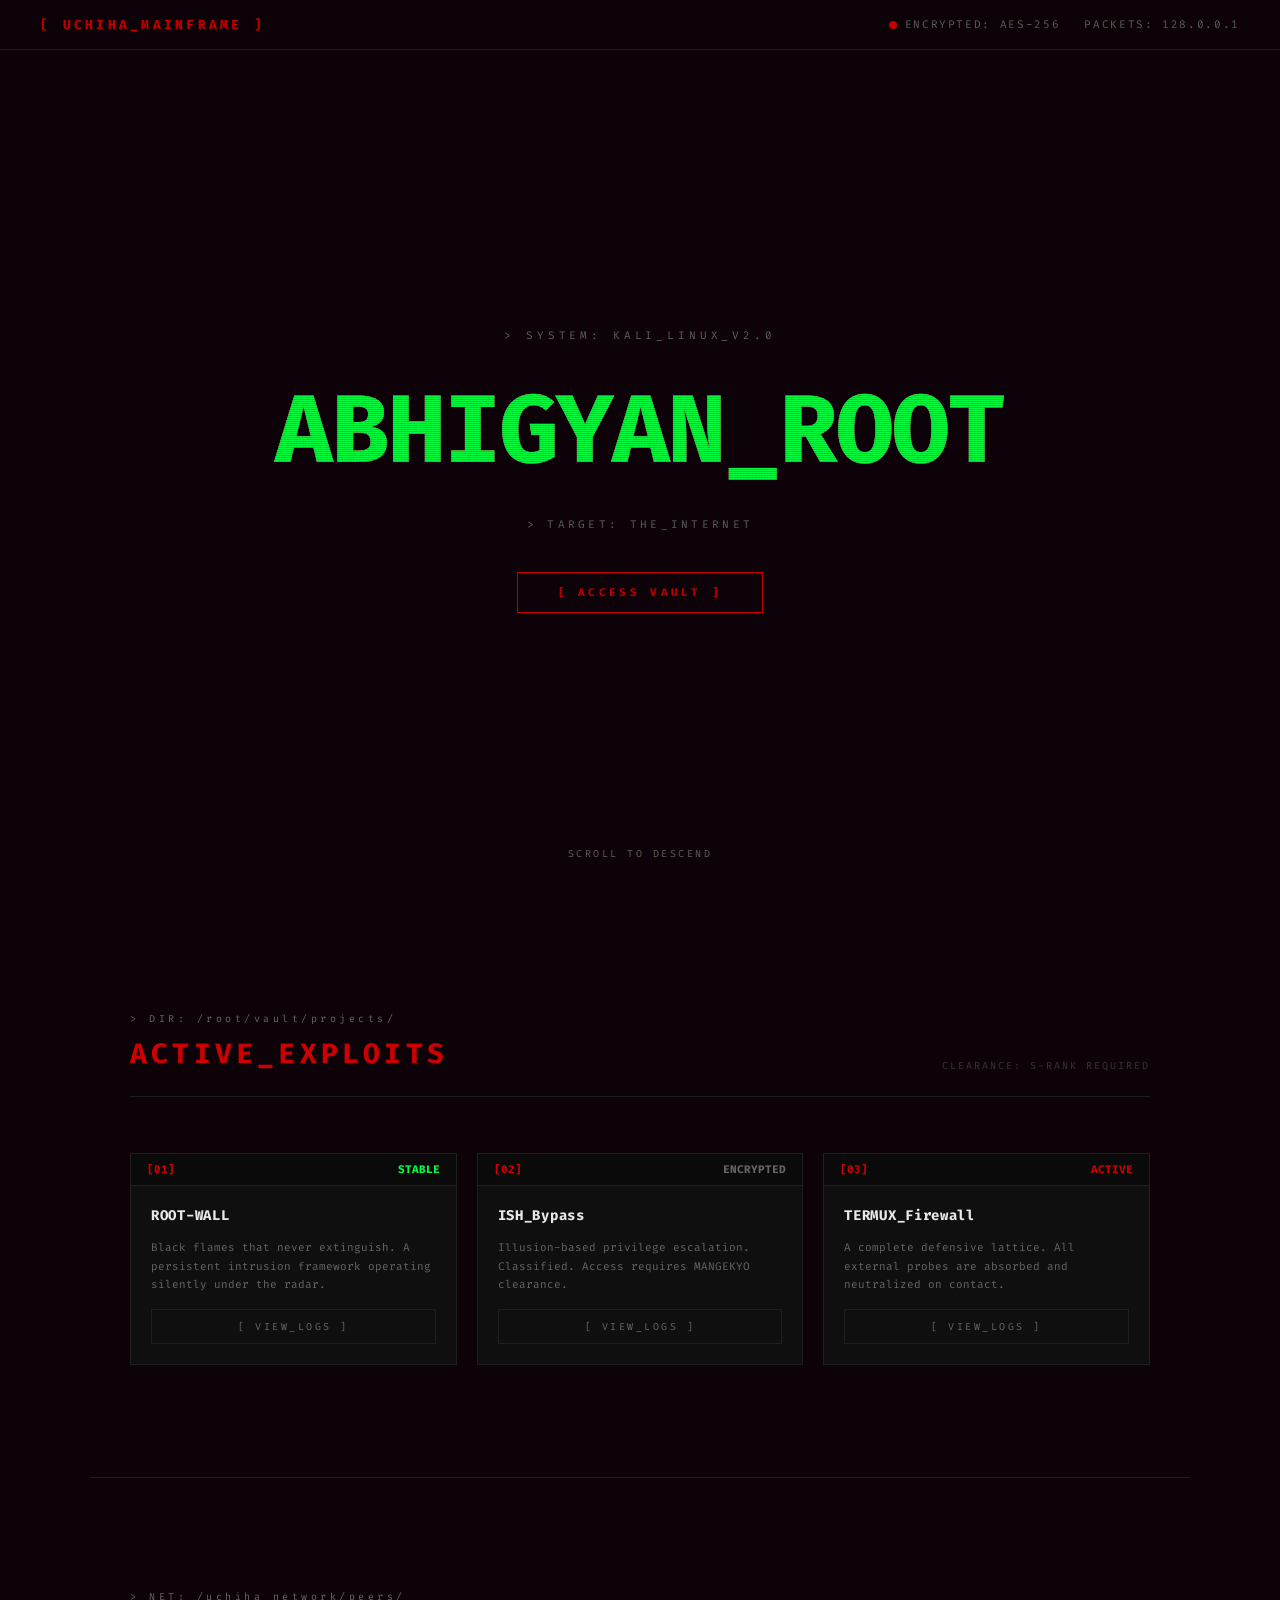
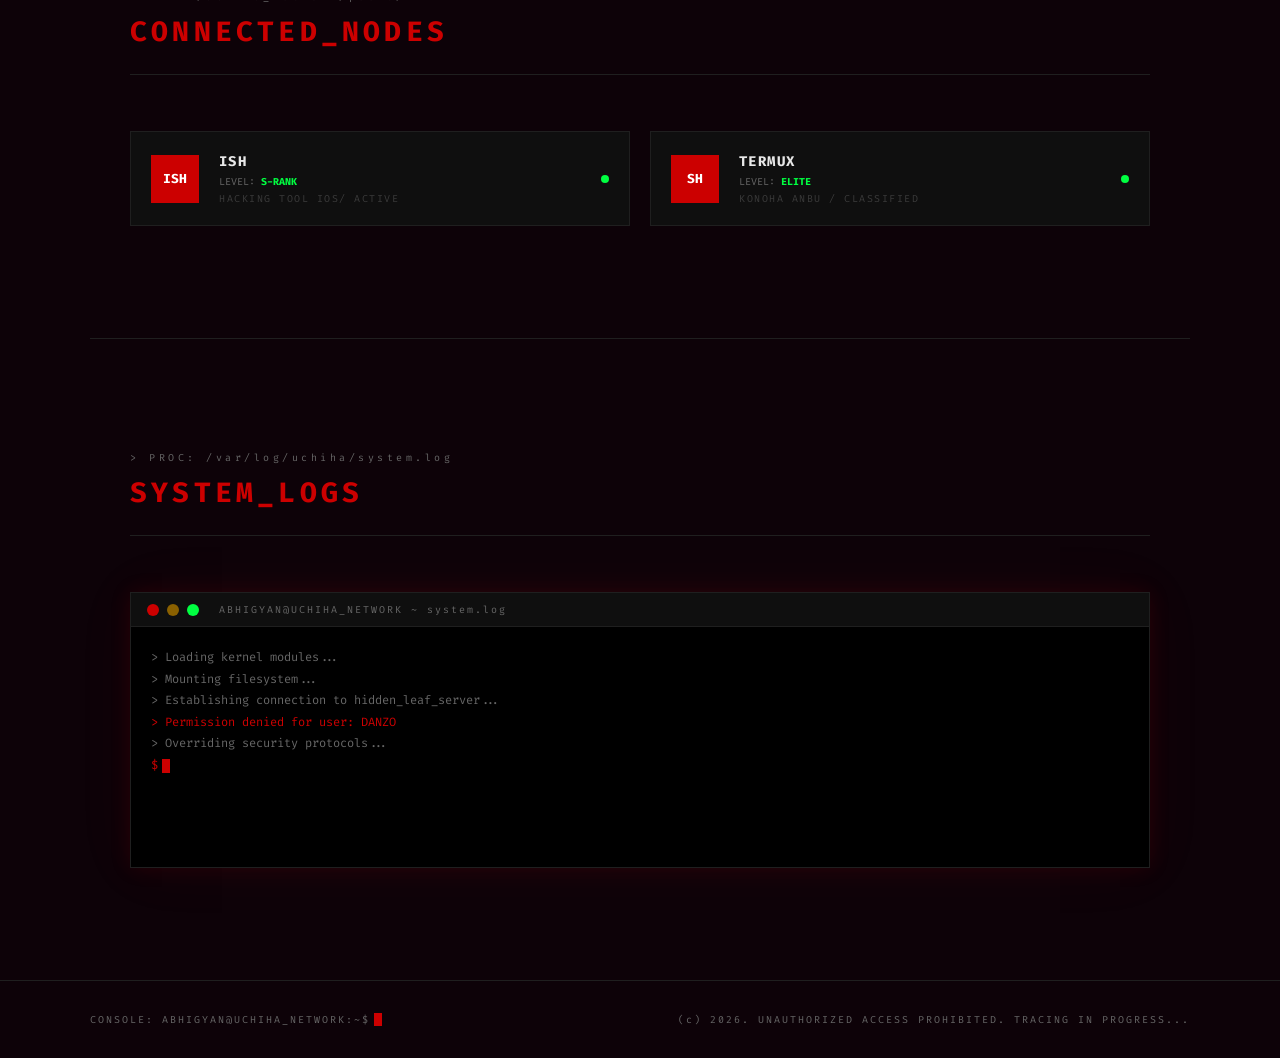
==== commit 288f7dda: "Update index.html" ====
--- a/index.html
+++ b/index.html
@@ -1,325 +1,653 @@
 <!DOCTYPE html>
 <html lang="en">
 <head>
-    <meta charset="UTF-8">
-    <meta name="viewport" content="width=device-width, initial-scale=1.0">
-    <title>ROOT@ABHIGYAN: ~/HOME</title>
-    <link href="https://fonts.googleapis.com/css2?family=Fira+Code:wght@300;500;700&display=swap" rel="stylesheet">
-    <link rel="stylesheet" href="https://cdnjs.cloudflare.com/ajax/libs/font-awesome/6.4.0/css/all.min.css">
-    
-    <style>
-        /* --- SYSTEM CORE VARIABLES --- */
-        :root {
-            --hacker-green: #00ff41;
-            --hacker-red: #ff0000;
-            --terminal-bg: #0d0208;
-            --matrix-dim: #003b00;
-            --border-color: #222;
-            --font-main: 'Fira Code', monospace;
-        }
-
-        /* --- GLOBAL RESET --- */
-        * {
-            margin: 0;
-            padding: 0;
-            box-sizing: border-box;
-            cursor: crosshair;
-        }
-
-        body {
-            background-color: var(--terminal-bg);
-            color: var(--hacker-green);
-            font-family: var(--font-main);
-            overflow-x: hidden;
-            font-size: 14px;
-            scrollbar-width: thin;
-            scrollbar-color: var(--hacker-red) var(--terminal-bg);
-        }
-
-        /* --- CUSTOM SCROLLBAR (DETAILED) --- */
-        ::-webkit-scrollbar { width: 5px; }
-        ::-webkit-scrollbar-track { background: var(--terminal-bg); }
-        ::-webkit-scrollbar-thumb { 
-            background: var(--hacker-red);
-            border-radius: 0px;
-        }
-
-        /* --- CRT SCANLINE EFFECT (HACKER VIBE) --- */
-        body::before {
-            content: " ";
-            display: block;
-            position: fixed;
-            top: 0; left: 0; bottom: 0; right: 0;
-            background: linear-gradient(rgba(18, 16, 16, 0) 50%, rgba(0, 0, 0, 0.25) 50%), 
-                        linear-gradient(90deg, rgba(255, 0, 0, 0.06), rgba(0, 255, 0, 0.02), rgba(0, 0, 255, 0.06));
-            z-index: 9999;
-            background-size: 100% 2px, 3px 100%;
-            pointer-events: none;
-        }
-
-        /* --- KEYFRAMES FOR SYSTEM ANIMATIONS --- */
-        @keyframes blink { 0%, 100% { opacity: 1; } 50% { opacity: 0; } }
-        @keyframes typing { from { width: 0 } to { width: 100% } }
-        @keyframes flicker {
-            0% { opacity: 0.27861; }
-            5% { opacity: 0.34769; }
-            10% { opacity: 0.23604; }
-            100% { opacity: 0.25; }
-        }
-
-        /* --- NAVIGATION INTERFACE --- */
-        nav {
-            border-bottom: 1px solid var(--border-color);
-            padding: 15px 40px;
-            display: flex;
-            justify-content: space-between;
-            align-items: center;
-            background: rgba(0,0,0,0.9);
-            position: fixed;
-            top: 0; width: 100%;
-            z-index: 1000;
-        }
-
-        .sys-status {
-            display: flex;
-            align-items: center;
-            gap: 20px;
-            font-size: 10px;
-        }
-
-        .status-dot {
-            width: 8px;
-            height: 8px;
-            background: var(--hacker-red);
-            border-radius: 50%;
-            box-shadow: 0 0 10px var(--hacker-red);
-            animation: blink 1s infinite;
-        }
-
-        /* --- MAIN TERMINAL HERO --- */
-        .hero {
-            height: 100vh;
-            padding: 100px 50px;
-            display: flex;
-            flex-direction: column;
-            justify-content: center;
-        }
-
-        .glitch-text {
-            font-size: 80px;
-            font-weight: 700;
-            color: #fff;
-            text-transform: uppercase;
-            position: relative;
-        }
-
-        .glitch-text::after {
-            content: "ABHIGYAN_ROOT";
-            position: absolute;
-            left: 2px;
-            text-shadow: -2px 0 var(--hacker-red);
-            background: var(--terminal-bg);
-            overflow: hidden;
-            clip: rect(0, 900px, 0, 0);
-            animation: flicker 2s infinite linear alternate-reverse;
-        }
-
-        /* --- DATA BLOCKS (DASHBOARD STYLE) --- */
-        .dashboard {
-            display: grid;
-            grid-template-columns: repeat(12, 1fr);
-            gap: 20px;
-            padding: 40px;
-        }
-
-        .box {
-            border: 1px solid var(--border-color);
-            background: rgba(255,255,255,0.02);
-            padding: 20px;
-            position: relative;
-        }
-
-        .box-header {
-            position: absolute;
-            top: -10px; left: 10px;
-            background: var(--terminal-bg);
-            padding: 0 10px;
-            font-size: 10px;
-            color: var(--hacker-red);
-            font-weight: bold;
-        }
-
-        /* --- PORTFOLIO / ARSENAL SECTION --- */
-        .col-8 { grid-column: span 8; }
-        .col-4 { grid-column: span 4; }
-
-        .project-item {
-            display: flex;
-            justify-content: space-between;
-            padding: 10px 0;
-            border-bottom: 1px dashed #222;
-        }
-
-        .project-item:hover {
-            background: rgba(0, 255, 65, 0.05);
-            color: #fff;
-        }
-
-        /* --- FRIENDS / NODES SECTION --- */
-        .node-list {
-            list-style: none;
-        }
-
-        .node-item {
-            padding: 15px;
-            margin-bottom: 10px;
-            border: 1px solid #111;
-            display: flex;
-            align-items: center;
-            gap: 15px;
-        }
-
-        .node-avatar {
-            width: 40px;
-            height: 40px;
-            background: var(--hacker-red);
-            display: flex;
-            align-items: center;
-            justify-content: center;
-            color: #000;
-            font-weight: bold;
-        }
-
-        /* --- FOOTER LOGS --- */
-        footer {
-            border-top: 1px solid var(--border-color);
-            padding: 40px;
-            font-size: 10px;
-            color: var(--matrix-dim);
-        }
-
-        /* --- SHARINGAN OVERLAY (SUBTLE HINT) --- */
-        .itachi-ghost {
-            position: fixed;
-            bottom: -50px;
-            right: -50px;
-            width: 400px;
-            opacity: 0.05;
-            pointer-events: none;
-            filter: invert(1);
-        }
-
-    </style>
+  <meta charset="UTF-8" />
+  <meta name="viewport" content="width=device-width, initial-scale=1.0" />
+  <title>ABHIGYAN_ROOT | UCHIHA_MAINFRAME</title>
+  <link href="https://fonts.googleapis.com/css2?family=Fira+Code:wght@300;500;700&display=swap" rel="stylesheet" />
+
+  <style>
+    /* ── RESET ── */
+    *, *::before, *::after { margin: 0; padding: 0; box-sizing: border-box; }
+
+    /* ── VARIABLES ── */
+    :root {
+      --bg:        #0d0208;
+      --fg:        #e8e8e8;
+      --red:       #cc0000;
+      --red-bright:#ff0000;
+      --green:     #00ff41;
+      --muted:     #666;
+      --border:    #1f1f1f;
+      --card:      #0f0f0f;
+      --font:      'Fira Code', monospace;
+    }
+
+    /* ── BASE ── */
+    html { scroll-behavior: smooth; }
+
+    body {
+      background: var(--bg);
+      color: var(--fg);
+      font-family: var(--font);
+      font-size: 14px;
+      overflow-x: hidden;
+      cursor: crosshair;
+      scrollbar-width: thin;
+      scrollbar-color: var(--red) var(--bg);
+    }
+
+    ::-webkit-scrollbar            { width: 5px; }
+    ::-webkit-scrollbar-track      { background: var(--bg); }
+    ::-webkit-scrollbar-thumb      { background: var(--red); border-radius: 0; }
+    ::-webkit-scrollbar-thumb:hover{ background: var(--red-bright); }
+
+    /* ── CRT SCANLINES ── */
+    body::before {
+      content: " ";
+      display: block;
+      position: fixed;
+      inset: 0;
+      background:
+        linear-gradient(rgba(18,16,16,0) 50%, rgba(0,0,0,0.18) 50%),
+        linear-gradient(90deg, rgba(255,0,0,0.04), rgba(0,255,0,0.015), rgba(0,0,255,0.04));
+      background-size: 100% 2px, 3px 100%;
+      z-index: 9999;
+      pointer-events: none;
+    }
+
+    /* ── KEYFRAMES ── */
+    @keyframes blink      { 0%,100%{opacity:1} 50%{opacity:0} }
+    @keyframes fade-scroll{ 0%,100%{opacity:0} 50%{opacity:1} }
+
+    @keyframes glitch-1 {
+      0%,100%{ clip-path:inset(0 0 98% 0);  transform:translate(-3px,0); }
+      20%    { clip-path:inset(30% 0 50% 0); transform:translate(3px,0);  }
+      40%    { clip-path:inset(60% 0 20% 0); transform:translate(-2px,0); }
+      60%    { clip-path:inset(80% 0 5% 0);  transform:translate(2px,0);  }
+      80%    { clip-path:inset(10% 0 75% 0); transform:translate(-3px,0); }
+    }
+    @keyframes glitch-2 {
+      0%,100%{ clip-path:inset(50% 0 30% 0); transform:translate(3px,0);  }
+      25%    { clip-path:inset(10% 0 80% 0);  transform:translate(-3px,0); }
+      50%    { clip-path:inset(70% 0 10% 0);  transform:translate(2px,0);  }
+      75%    { clip-path:inset(40% 0 45% 0);  transform:translate(-2px,0); }
+    }
+    @keyframes slide-up  { from{opacity:0;transform:translateY(20px)} to{opacity:1;transform:translateY(0)} }
+    @keyframes slide-left{ from{opacity:0;transform:translateX(-20px)} to{opacity:1;transform:translateX(0)} }
+    @keyframes fade-in   { from{opacity:0} to{opacity:1} }
+    @keyframes peer-pulse{ 0%,100%{opacity:1} 50%{opacity:0.3} }
+
+    /* ── UTILITY ── */
+    .hidden { display: none !important; }
+
+    /* ────────────────────────────────────────
+       NAVBAR
+    ──────────────────────────────────────── */
+    nav {
+      position: fixed;
+      top: 0; width: 100%;
+      background: rgba(13,2,8,0.92);
+      backdrop-filter: blur(6px);
+      border-bottom: 1px solid var(--border);
+      padding: 16px 40px;
+      display: flex;
+      justify-content: space-between;
+      align-items: center;
+      z-index: 1000;
+    }
+
+    .nav-logo {
+      color: var(--red);
+      font-weight: 700;
+      font-size: 13px;
+      letter-spacing: .25em;
+    }
+
+    .nav-right {
+      display: flex;
+      align-items: center;
+      gap: 24px;
+      font-size: 11px;
+      letter-spacing: .15em;
+      color: var(--muted);
+    }
+
+    .status-row { display: flex; align-items: center; gap: 8px; }
+
+    .status-dot {
+      width: 8px; height: 8px;
+      border-radius: 50%;
+      background: var(--red);
+      animation: blink 1.2s infinite;
+    }
+
+    /* ────────────────────────────────────────
+       HERO
+    ──────────────────────────────────────── */
+    #hero {
+      min-height: 100vh;
+      display: flex;
+      flex-direction: column;
+      align-items: center;
+      justify-content: center;
+      text-align: center;
+      padding: 100px 24px 60px;
+      position: relative;
+      animation: fade-in .8s ease forwards;
+    }
+
+    .hero-inner { display: flex; flex-direction: column; align-items: center; gap: 24px; }
+
+    .hero-label {
+      font-size: 11px;
+      letter-spacing: .35em;
+      color: var(--muted);
+      animation: slide-up .6s .3s ease both;
+    }
+
+    /* ── GLITCH TITLE ── */
+    .glitch-title {
+      position: relative;
+      display: inline-block;
+      font-size: clamp(40px, 9vw, 96px);
+      font-weight: 700;
+      letter-spacing: -.02em;
+      text-transform: uppercase;
+      color: var(--fg);
+      animation: slide-up .8s .5s ease both;
+    }
+
+    .glitch-title::before,
+    .glitch-title::after {
+      content: attr(data-text);
+      position: absolute;
+      top: 0; left: 0;
+      width: 100%; height: 100%;
+      font-size: inherit;
+      font-weight: inherit;
+      letter-spacing: inherit;
+      line-height: inherit;
+    }
+
+    .glitch-title::before {
+      color: var(--red-bright);
+      animation: glitch-1 3s infinite linear;
+    }
+
+    .glitch-title::after {
+      color: var(--green);
+      animation: glitch-2 4s .5s infinite linear;
+    }
+
+    .hero-target {
+      font-size: 11px;
+      letter-spacing: .3em;
+      color: var(--muted);
+      animation: fade-in .6s .9s ease both;
+    }
+
+    .cta-btn {
+      margin-top: 16px;
+      padding: 12px 40px;
+      border: 1px solid var(--red);
+      background: transparent;
+      color: var(--red);
+      font-family: var(--font);
+      font-size: 11px;
+      font-weight: 700;
+      letter-spacing: .3em;
+      cursor: crosshair;
+      transition: background .2s, color .2s;
+      animation: fade-in .6s 1.1s ease both;
+    }
+
+    .cta-btn:hover { background: var(--red); color: #fff; }
+
+    .scroll-hint {
+      position: absolute;
+      bottom: 40px;
+      font-size: 10px;
+      letter-spacing: .25em;
+      color: var(--muted);
+      animation: fade-scroll 2.5s 2.5s infinite;
+    }
+
+    /* ────────────────────────────────────────
+       SECTION COMMONS
+    ──────────────────────────────────────── */
+    section { padding: 112px 40px; max-width: 1100px; margin: 0 auto; }
+
+    .section-eyebrow {
+      font-size: 10px;
+      letter-spacing: .35em;
+      color: var(--muted);
+      margin-bottom: 10px;
+    }
+
+    .section-title {
+      font-size: clamp(20px, 3vw, 28px);
+      font-weight: 700;
+      letter-spacing: .15em;
+      color: var(--red);
+      text-transform: uppercase;
+    }
+
+    .section-head { border-bottom: 1px solid var(--border); padding-bottom: 24px; margin-bottom: 56px; }
+    .section-head-row { display: flex; flex-wrap: wrap; align-items: flex-end; justify-content: space-between; gap: 8px; }
+    .clearance { font-size: 10px; letter-spacing: .2em; color: var(--muted); opacity: .5; }
+
+    /* ────────────────────────────────────────
+       VAULT / PROJECTS
+    ──────────────────────────────────────── */
+    .project-grid {
+      display: grid;
+      grid-template-columns: repeat(auto-fit, minmax(280px, 1fr));
+      gap: 20px;
+    }
+
+    .project-card {
+      border: 1px solid var(--border);
+      background: var(--card);
+      display: flex;
+      flex-direction: column;
+      transition: border-color .25s, box-shadow .25s;
+      opacity: 0;
+      animation: slide-up .5s ease forwards;
+    }
+
+    .project-card:hover {
+      border-color: rgba(204,0,0,.5);
+      box-shadow: 0 0 15px rgba(204,0,0,.15);
+    }
+
+    .project-card:nth-child(1){ animation-delay: .1s }
+    .project-card:nth-child(2){ animation-delay: .25s }
+    .project-card:nth-child(3){ animation-delay: .4s }
+
+    .card-topbar {
+      display: flex;
+      justify-content: space-between;
+      align-items: center;
+      padding: 8px 16px;
+      border-bottom: 1px solid var(--border);
+      background: rgba(0,0,0,.3);
+      font-size: 11px;
+    }
+
+    .card-id { color: var(--red); font-weight: 700; }
+
+    .status-stable    { color: var(--green); font-weight: 700; }
+    .status-encrypted { color: var(--muted); font-weight: 700; }
+    .status-active    { color: var(--red);   font-weight: 700; }
+
+    .card-body { padding: 20px; display: flex; flex-direction: column; flex: 1; gap: 14px; }
+    .card-name { font-size: 14px; font-weight: 700; letter-spacing: .05em; }
+    .card-desc { font-size: 11px; color: var(--muted); line-height: 1.7; flex: 1; }
+
+    .view-btn {
+      padding: 10px;
+      border: 1px solid var(--border);
+      background: transparent;
+      color: var(--muted);
+      font-family: var(--font);
+      font-size: 10px;
+      letter-spacing: .25em;
+      cursor: crosshair;
+      transition: border-color .2s, color .2s;
+      width: 100%;
+    }
+
+    .view-btn:hover { border-color: var(--red); color: var(--red); }
+
+    /* ────────────────────────────────────────
+       NODES
+    ──────────────────────────────────────── */
+    #nodes { border-top: 1px solid var(--border); }
+
+    .nodes-grid {
+      display: grid;
+      grid-template-columns: repeat(auto-fit, minmax(300px, 1fr));
+      gap: 20px;
+    }
+
+    .node-card {
+      border: 1px solid var(--border);
+      background: var(--card);
+      display: flex;
+      align-items: center;
+      gap: 20px;
+      padding: 20px;
+      transition: border-color .25s;
+      opacity: 0;
+      animation: slide-left .5s ease forwards;
+    }
+
+    .node-card:nth-child(1){ animation-delay: .1s }
+    .node-card:nth-child(2){ animation-delay: .3s }
+    .node-card:hover { border-color: rgba(204,0,0,.4); }
+
+    .node-avatar {
+      width: 48px; height: 48px;
+      background: var(--red);
+      display: flex; align-items: center; justify-content: center;
+      font-weight: 700; font-size: 13px;
+      color: #fff; flex-shrink: 0;
+    }
+
+    .node-info { flex: 1; display: flex; flex-direction: column; gap: 4px; }
+    .node-name { font-weight: 700; letter-spacing: .1em; }
+    .node-level{ font-size: 10px; color: var(--muted); }
+    .node-level span { color: var(--green); font-weight: 700; }
+    .node-detail{ font-size: 10px; color: rgba(102,102,102,.5); letter-spacing: .15em; }
+
+    .node-ping {
+      width: 8px; height: 8px;
+      border-radius: 50%;
+      background: var(--green);
+      animation: peer-pulse 2s infinite;
+    }
+
+    .node-card:nth-child(2) .node-ping { animation-delay: .5s; }
+
+    /* ────────────────────────────────────────
+       TERMINAL
+    ──────────────────────────────────────── */
+    #terminal { border-top: 1px solid var(--border); }
+
+    .terminal-window {
+      border: 1px solid var(--border);
+      background: #000;
+      box-shadow: 0 0 20px rgba(204,0,0,.12), 0 0 60px rgba(204,0,0,.05);
+    }
+
+    .terminal-bar {
+      display: flex;
+      align-items: center;
+      gap: 8px;
+      padding: 10px 16px;
+      border-bottom: 1px solid var(--border);
+      background: var(--card);
+    }
+
+    .dot-red   { width:12px;height:12px;border-radius:50%;background:var(--red); }
+    .dot-yellow{ width:12px;height:12px;border-radius:50%;background:#8a6000; }
+    .dot-green { width:12px;height:12px;border-radius:50%;background:var(--green); }
+    .term-label{ margin-left:12px;font-size:10px;letter-spacing:.2em;color:var(--muted); }
+
+    .terminal-body {
+      padding: 20px;
+      font-size: 12px;
+      line-height: 1.8;
+      min-height: 240px;
+      max-height: 320px;
+      overflow-y: auto;
+    }
+
+    .log-line { opacity: 0; animation: slide-left .3s ease forwards; }
+    .log-muted  { color: var(--muted); }
+    .log-green  { color: var(--green); }
+    .log-red    { color: var(--red); }
+
+    .cursor-block {
+      display: inline-block;
+      width: 8px; height: 14px;
+      background: var(--red);
+      vertical-align: middle;
+      margin-left: 4px;
+      animation: blink 1s infinite;
+    }
+
+    /* ────────────────────────────────────────
+       FOOTER
+    ──────────────────────────────────────── */
+    footer {
+      border-top: 1px solid var(--border);
+      padding: 32px 40px;
+    }
+
+    .footer-inner {
+      max-width: 1100px;
+      margin: 0 auto;
+      display: flex;
+      flex-wrap: wrap;
+      justify-content: space-between;
+      align-items: center;
+      gap: 12px;
+      font-size: 10px;
+      letter-spacing: .2em;
+      color: var(--muted);
+    }
+
+    .footer-console { display: flex; align-items: center; gap: 4px; }
+    .footer-cursor {
+      display: inline-block;
+      width: 8px; height: 13px;
+      background: var(--red);
+      vertical-align: middle;
+      animation: blink 1s infinite;
+    }
+
+    /* ────────────────────────────────────────
+       RESPONSIVE
+    ──────────────────────────────────────── */
+    @media (max-width: 640px) {
+      nav           { padding: 14px 20px; }
+      .nav-packets  { display: none; }
+      section       { padding: 72px 20px; }
+      footer        { padding: 24px 20px; }
+      .project-grid,
+      .nodes-grid   { grid-template-columns: 1fr; }
+    }
+  </style>
 </head>
 <body>
 
-    <nav>
-        <div class="logo">[ UCHIHA_MAINFRAME ]</div>
-        <div class="sys-status">
-            <span>PACKETS: 128.0.0.1</span>
-            <div class="status-dot"></div>
-            <span>ENCRYPTED: AES-256</span>
-        </div>
-    </nav>
-
-    <main class="hero">
-        <p class="cmd">> INITIALIZING EXPLOIT...</p>
-        <h1 class="glitch-text">ABHIGYAN_ROOT</h1>
-        <p class="cmd">> SYSTEM: KALI_LINUX_V2.0</p>
-        <p class="cmd">> TARGET: THE_INTERNET</p>
-        <div style="margin-top: 40px;">
-            <a href="#vault" style="color: var(--hacker-red); text-decoration: none; border: 1px solid var(--hacker-red); padding: 10px 20px;">[ ACCESS VAULT ]</a>
-        </div>
-    </main>
-
-    <div id="vault" class="dashboard">
-        
-        <div class="box col-8">
-            <span class="box-header">ACTIVE_EXPLOITS (PORTFOLIO)</span>
-            <div class="project-item">
-                <span>01. Project_Amaterasu</span>
-                <span>STATUS: STABLE</span>
-                <span>[ VIEW_LOGS ]</span>
-            </div>
-            <div class="project-item">
-                <span>02. Tsukuyomi_Bypass</span>
-                <span>STATUS: ENCRYPTED</span>
-                <span>[ VIEW_LOGS ]</span>
-            </div>
-            <div class="project-item">
-                <span>03. Susanoo_Firewall</span>
-                <span>STATUS: ACTIVE</span>
-                <span>[ VIEW_LOGS ]</span>
-            </div>
-            </div>
-
-        <div class="box col-4">
-            <span class="box-header">CONNECTED_NODES (FRIENDS)</span>
-            <div class="node-list">
-                <div class="node-item">
-                    <div class="node-avatar">SK</div>
-                    <div>
-                        <p style="color: #fff;">SASUKE_U</p>
-                        <p style="font-size: 8px;">LEVEL: S-RANK</p>
-                    </div>
-                </div>
-                <div class="node-item">
-                    <div class="node-avatar">SH</div>
-                    <div>
-                        <p style="color: #fff;">SHISUI_V</p>
-                        <p style="font-size: 8px;">LEVEL: ELITE</p>
-                    </div>
-                </div>
-                </div>
-        </div>
-
-        <div class="box col-12">
-            <span class="box-header">SYSTEM_LOGS</span>
-            <div id="terminal-logs" style="font-size: 11px; color: var(--matrix-dim); height: 200px; overflow-y: hidden;">
-                <p>> Loading kernel modules...</p>
-                <p>> Mounting filesystem...</p>
-                <p>> Establishing connection to hidden_leaf_server...</p>
-                <p>> Permission denied for user: DANZO</p>
-                <p>> Overriding security protocols...</p>
-                <p>> ACCESS GRANTED.</p>
-                </div>
-        </div>
-
-    </div>
-
-    <footer>
-        <p>CONSOLE: ABHIGYAN@UCHIHA_NETWORK:~$ _</p>
-        <p style="margin-top: 10px;">(c) 2026. UNAUTHORIZED ACCESS PROHIBITED. TRACING IN PROGRESS...</p>
-    </footer>
-
-    <script>
-        // Fake Terminal Animation
-        const logs = document.getElementById('terminal-logs');
-        const phrases = [
-            "> Brute forcing firewall...",
-            "> Capturing data packets...",
-            "> Bypassing SSL verification...",
-            "> Injecting SQL payloads...",
-            "> System breach successful.",
-            "> Downloading private_keys.json...",
-            "> Encrypting local files..."
-        ];
-
-        setInterval(() => {
-            const p = document.createElement('p');
-            p.innerText = phrases[Math.floor(Math.random() * phrases.length)];
-            logs.appendChild(p);
-            if(logs.childNodes.length > 15) logs.removeChild(logs.firstChild);
-        }, 2000);
-
-        // Simple smooth scroll
-        document.querySelectorAll('a').forEach(anchor => {
-            anchor.addEventListener('click', function(e) {
-                e.preventDefault();
-                document.querySelector(this.getAttribute('href')).scrollIntoView({ behavior: 'smooth' });
-            });
-        });
-    </script>
+  <!-- ── NAVBAR ── -->
+  <nav>
+    <div class="nav-logo">[ UCHIHA_MAINFRAME ]</div>
+    <div class="nav-right">
+      <div class="status-row">
+        <div class="status-dot"></div>
+        <span>ENCRYPTED: AES-256</span>
+      </div>
+      <span class="nav-packets">PACKETS: 128.0.0.1</span>
+    </div>
+  </nav>
+
+  <!-- ── HERO ── -->
+  <div id="hero">
+    <div class="hero-inner">
+      <p class="hero-label">&gt; SYSTEM: KALI_LINUX_V2.0</p>
+
+      <h1
+        class="glitch-title"
+        data-text="ABHIGYAN_ROOT"
+      >ABHIGYAN_ROOT</h1>
+
+      <p class="hero-target">&gt; TARGET: THE_INTERNET</p>
+
+      <button class="cta-btn" onclick="document.getElementById('vault').scrollIntoView({behavior:'smooth'})">
+        [ ACCESS VAULT ]
+      </button>
+    </div>
+    <div class="scroll-hint">SCROLL TO DESCEND</div>
+  </div>
+
+  <!-- ── VAULT ── -->
+  <section id="vault">
+    <div class="section-head">
+      <div class="section-head-row">
+        <div>
+          <p class="section-eyebrow">&gt; DIR: /root/vault/projects/</p>
+          <h2 class="section-title">ACTIVE_EXPLOITS</h2>
+        </div>
+        <span class="clearance">CLEARANCE: S-RANK REQUIRED</span>
+      </div>
+    </div>
+
+    <div class="project-grid">
+
+      <div class="project-card">
+        <div class="card-topbar">
+          <span class="card-id">[01]</span>
+          <span class="status-stable">STABLE</span>
+        </div>
+        <div class="card-body">
+          <div class="card-name">ROOT-WALL</div>
+          <p class="card-desc">Black flames that never extinguish. A persistent intrusion framework operating silently under the radar.</p>
+          <button class="view-btn">[ VIEW_LOGS ]</button>
+        </div>
+      </div>
+
+      <div class="project-card">
+        <div class="card-topbar">
+          <span class="card-id">[02]</span>
+          <span class="status-encrypted">ENCRYPTED</span>
+        </div>
+        <div class="card-body">
+          <div class="card-name">ISH_Bypass</div>
+          <p class="card-desc">Illusion-based privilege escalation. Classified. Access requires MANGEKYO clearance.</p>
+          <button class="view-btn">[ VIEW_LOGS ]</button>
+        </div>
+      </div>
+
+      <div class="project-card">
+        <div class="card-topbar">
+          <span class="card-id">[03]</span>
+          <span class="status-active">ACTIVE</span>
+        </div>
+        <div class="card-body">
+          <div class="card-name">TERMUX_Firewall</div>
+          <p class="card-desc">A complete defensive lattice. All external probes are absorbed and neutralized on contact.</p>
+          <button class="view-btn">[ VIEW_LOGS ]</button>
+        </div>
+      </div>
+
+    </div>
+  </section>
+
+  <!-- ── NODES ── -->
+  <section id="nodes">
+    <div class="section-head">
+      <p class="section-eyebrow">&gt; NET: /uchiha_network/peers/</p>
+      <h2 class="section-title">CONNECTED_NODES</h2>
+    </div>
+
+    <div class="nodes-grid">
+
+      <div class="node-card">
+        <div class="node-avatar">ISH</div>
+        <div class="node-info">
+          <div class="node-name">ISH</div>
+          <div class="node-level">LEVEL: <span>S-RANK</span></div>
+          <div class="node-detail">HACKING TOOL IOS/ ACTIVE</div>
+        </div>
+        <div class="node-ping"></div>
+      </div>
+
+      <div class="node-card">
+        <div class="node-avatar">SH</div>
+        <div class="node-info">
+          <div class="node-name">TERMUX</div>
+          <div class="node-level">LEVEL: <span>ELITE</span></div>
+          <div class="node-detail">KONOHA ANBU / CLASSIFIED</div>
+        </div>
+        <div class="node-ping"></div>
+      </div>
+
+    </div>
+  </section>
+
+  <!-- ── TERMINAL ── -->
+  <section id="terminal">
+    <div class="section-head">
+      <p class="section-eyebrow">&gt; PROC: /var/log/uchiha/system.log</p>
+      <h2 class="section-title">SYSTEM_LOGS</h2>
+    </div>
+
+    <div class="terminal-window">
+      <div class="terminal-bar">
+        <div class="dot-red"></div>
+        <div class="dot-yellow"></div>
+        <div class="dot-green"></div>
+        <span class="term-label">ABHIGYAN@UCHIHA_NETWORK ~ system.log</span>
+      </div>
+      <div class="terminal-body" id="term-body">
+        <!-- lines injected by JS -->
+      </div>
+    </div>
+  </section>
+
+  <!-- ── FOOTER ── -->
+  <footer>
+    <div class="footer-inner">
+      <div class="footer-console">
+        <span>CONSOLE: ABHIGYAN@UCHIHA_NETWORK:~$</span>
+        <span class="footer-cursor"></span>
+      </div>
+      <span>(c) 2026. UNAUTHORIZED ACCESS PROHIBITED. TRACING IN PROGRESS...</span>
+    </div>
+  </footer>
+
+  <!-- ── TERMINAL SCRIPT ── -->
+  <script>
+    const ALL_LOGS = [
+      { text: "> Loading kernel modules...",                  cls: "log-muted"  },
+      { text: "> Mounting filesystem...",                     cls: "log-muted"  },
+      { text: "> Establishing connection to hidden_leaf_server...", cls: "log-muted" },
+      { text: "> Permission denied for user: DANZO",          cls: "log-red"    },
+      { text: "> Overriding security protocols...",           cls: "log-muted"  },
+      { text: "> ACCESS GRANTED.",                            cls: "log-green"  },
+      { text: "> Brute forcing firewall...",                  cls: "log-red"    },
+      { text: "> Capturing data packets...",                  cls: "log-muted"  },
+      { text: "> Bypassing SSL verification...",              cls: "log-red"    },
+      { text: "> System breach successful.",                  cls: "log-green"  },
+      { text: "> Downloading private_keys.json...",           cls: "log-muted"  },
+      { text: "> Encrypting local files...",                  cls: "log-muted"  },
+      { text: "> Wiping footprints...",                       cls: "log-muted"  },
+      { text: "> Connection terminated. Goodbye.",            cls: "log-red"    },
+    ];
+
+    const body  = document.getElementById('term-body');
+    const MAX   = 10;
+    let   shown = [];
+    let   idx   = 0;
+
+    function appendLog(entry) {
+      const div = document.createElement('div');
+      div.className = 'log-line ' + entry.cls;
+      div.textContent = entry.text;
+      body.insertBefore(div, body.querySelector('.cursor-row'));
+      shown.push(div);
+      if (shown.length > MAX) {
+        const old = shown.shift();
+        old.remove();
+      }
+    }
+
+    function buildCursor() {
+      const row = document.createElement('div');
+      row.className = 'cursor-row';
+      row.innerHTML = '<span style="color:var(--red);font-size:12px">$</span><span class="cursor-block"></span>';
+      body.appendChild(row);
+    }
+
+    buildCursor();
+
+    // seed first 5 lines immediately
+    for (let i = 0; i < 5; i++) {
+      appendLog(ALL_LOGS[i]);
+      idx = i + 1;
+    }
+
+    setInterval(() => {
+      appendLog(ALL_LOGS[idx % ALL_LOGS.length]);
+      idx++;
+      // scroll only within the terminal box
+      body.scrollTop = body.scrollHeight;
+    }, 2000);
+  </script>
 
 </body>
-</html>+</html>
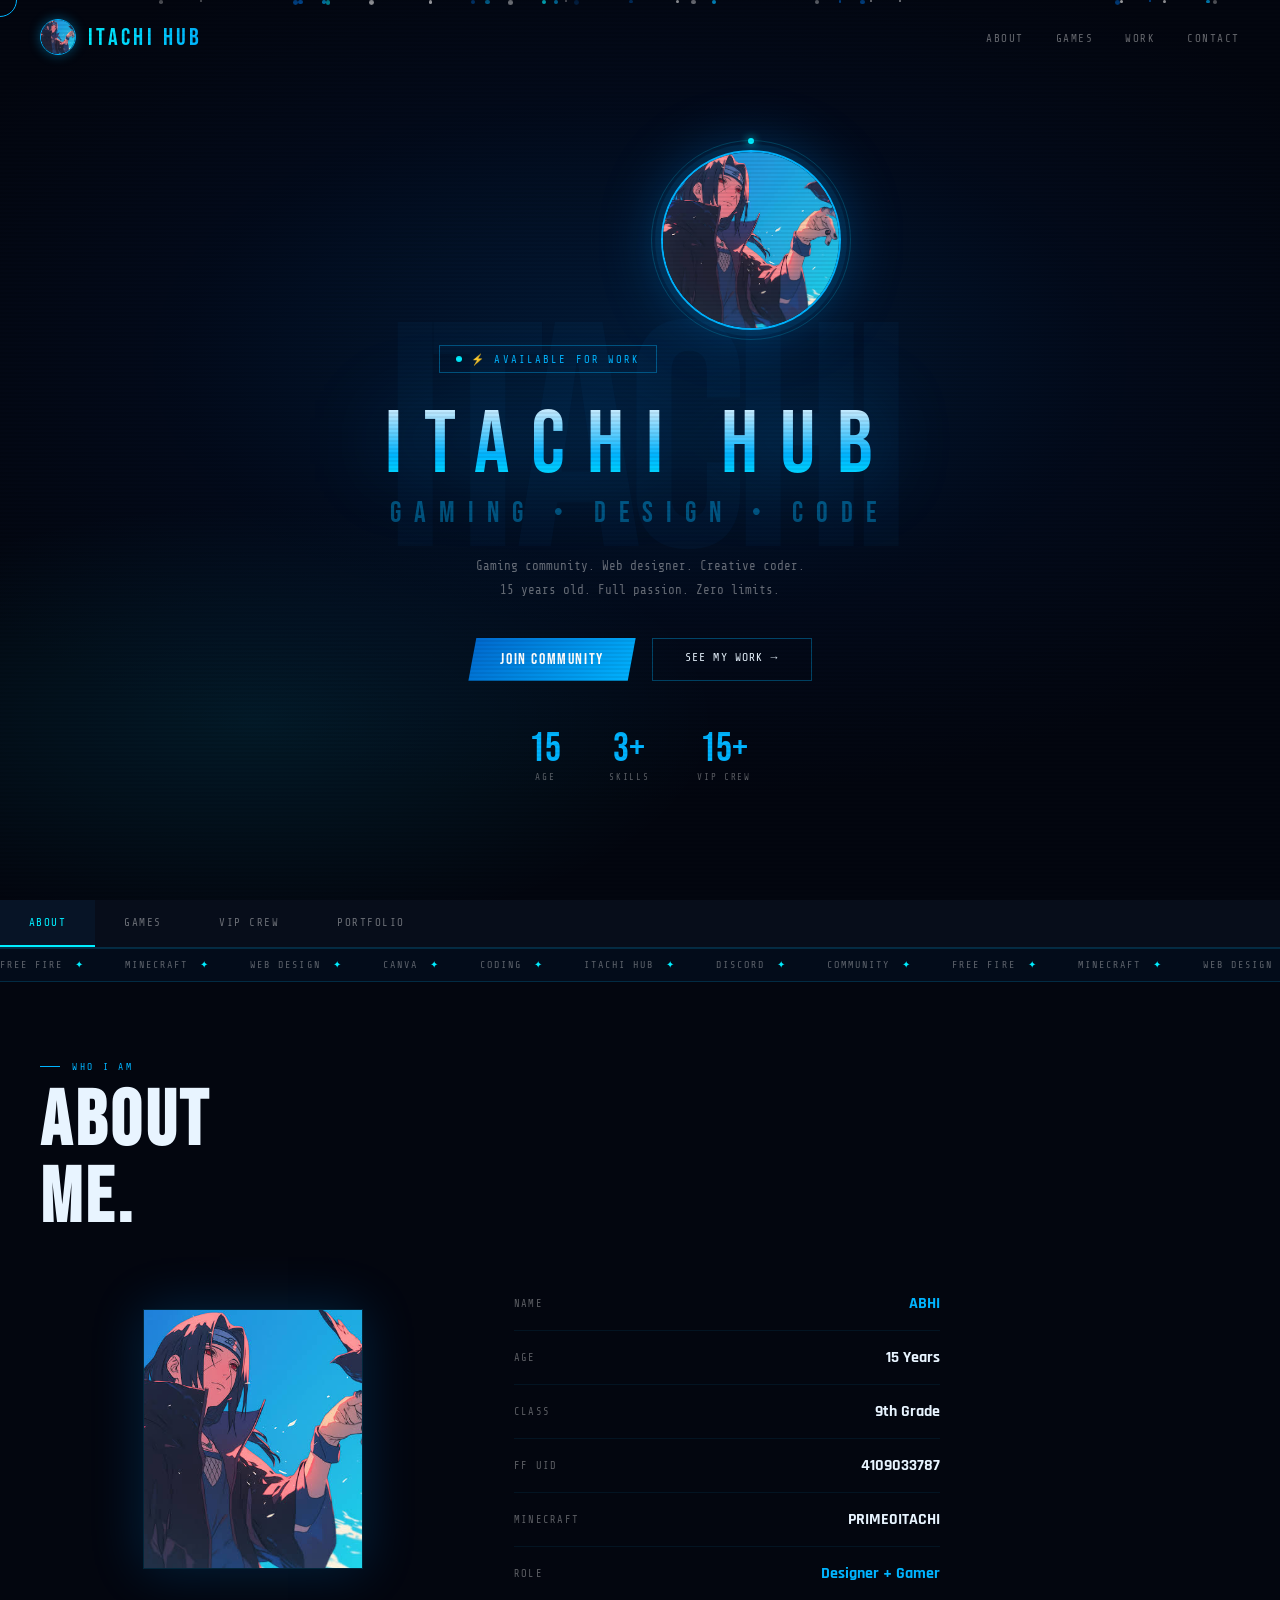
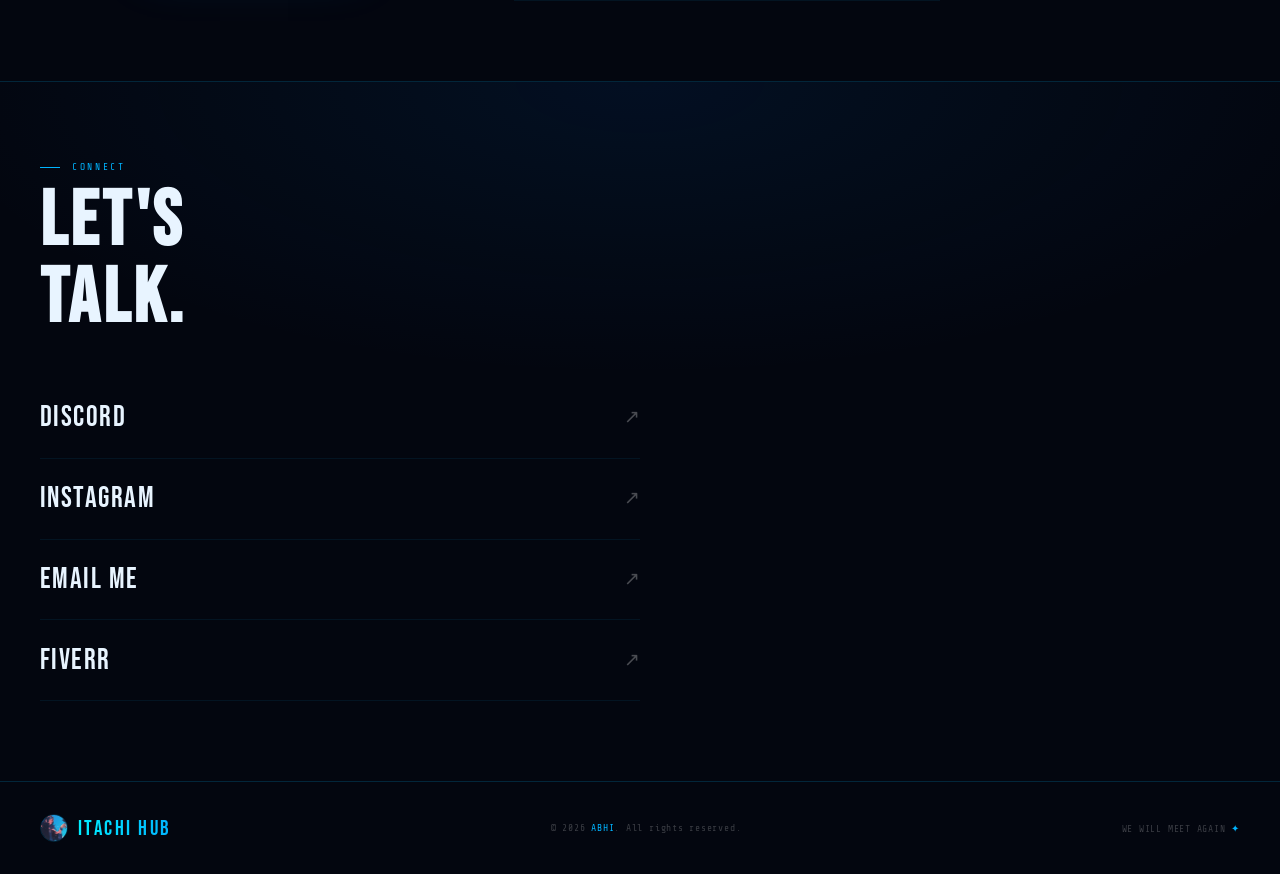
==== commit 57713600: "Rename Index.html to index.html" ====
--- a/index.html
+++ b/index.html
@@ -1,653 +1,427 @@
 <!DOCTYPE html>
+
 <html lang="en">
 <head>
-  <meta charset="UTF-8" />
-  <meta name="viewport" content="width=device-width, initial-scale=1.0" />
-  <title>ABHIGYAN_ROOT | UCHIHA_MAINFRAME</title>
-  <link href="https://fonts.googleapis.com/css2?family=Fira+Code:wght@300;500;700&display=swap" rel="stylesheet" />
-
+  <meta charset="UTF-8"/>
+  <meta name="viewport" content="width=device-width, initial-scale=1.0"/>
+  <title>ITACHI HUB — ABHI</title>
+  <link href="https://fonts.googleapis.com/css2?family=Bebas+Neue&family=Rajdhani:wght@400;500;600;700&family=Share+Tech+Mono&display=swap" rel="stylesheet"/>
   <style>
-    /* ── RESET ── */
     *, *::before, *::after { margin: 0; padding: 0; box-sizing: border-box; }
-
-    /* ── VARIABLES ── */
     :root {
-      --bg:        #0d0208;
-      --fg:        #e8e8e8;
-      --red:       #cc0000;
-      --red-bright:#ff0000;
-      --green:     #00ff41;
-      --muted:     #666;
-      --border:    #1f1f1f;
-      --card:      #0f0f0f;
-      --font:      'Fira Code', monospace;
+      --bg: #03060f;
+      --surface: #070d1a;
+      --blue: #00b4ff;
+      --blue2: #0066cc;
+      --cyan: #00eeff;
+      --dark-blue: #001133;
+      --white: #e8f4ff;
+      --dim: rgba(0,180,255,0.08);
+      --border: rgba(0,180,255,0.18);
+      --font-title: 'Bebas Neue', sans-serif;
+      --font-body: 'Rajdhani', sans-serif;
+      --font-mono: 'Share Tech Mono', monospace;
     }
-
-    /* ── BASE ── */
     html { scroll-behavior: smooth; }
-
-    body {
-      background: var(--bg);
-      color: var(--fg);
-      font-family: var(--font);
-      font-size: 14px;
-      overflow-x: hidden;
-      cursor: crosshair;
-      scrollbar-width: thin;
-      scrollbar-color: var(--red) var(--bg);
-    }
-
-    ::-webkit-scrollbar            { width: 5px; }
-    ::-webkit-scrollbar-track      { background: var(--bg); }
-    ::-webkit-scrollbar-thumb      { background: var(--red); border-radius: 0; }
-    ::-webkit-scrollbar-thumb:hover{ background: var(--red-bright); }
-
-    /* ── CRT SCANLINES ── */
-    body::before {
-      content: " ";
-      display: block;
-      position: fixed;
-      inset: 0;
-      background:
-        linear-gradient(rgba(18,16,16,0) 50%, rgba(0,0,0,0.18) 50%),
-        linear-gradient(90deg, rgba(255,0,0,0.04), rgba(0,255,0,0.015), rgba(0,0,255,0.04));
-      background-size: 100% 2px, 3px 100%;
-      z-index: 9999;
-      pointer-events: none;
-    }
-
-    /* ── KEYFRAMES ── */
-    @keyframes blink      { 0%,100%{opacity:1} 50%{opacity:0} }
-    @keyframes fade-scroll{ 0%,100%{opacity:0} 50%{opacity:1} }
-
-    @keyframes glitch-1 {
-      0%,100%{ clip-path:inset(0 0 98% 0);  transform:translate(-3px,0); }
-      20%    { clip-path:inset(30% 0 50% 0); transform:translate(3px,0);  }
-      40%    { clip-path:inset(60% 0 20% 0); transform:translate(-2px,0); }
-      60%    { clip-path:inset(80% 0 5% 0);  transform:translate(2px,0);  }
-      80%    { clip-path:inset(10% 0 75% 0); transform:translate(-3px,0); }
-    }
-    @keyframes glitch-2 {
-      0%,100%{ clip-path:inset(50% 0 30% 0); transform:translate(3px,0);  }
-      25%    { clip-path:inset(10% 0 80% 0);  transform:translate(-3px,0); }
-      50%    { clip-path:inset(70% 0 10% 0);  transform:translate(2px,0);  }
-      75%    { clip-path:inset(40% 0 45% 0);  transform:translate(-2px,0); }
-    }
-    @keyframes slide-up  { from{opacity:0;transform:translateY(20px)} to{opacity:1;transform:translateY(0)} }
-    @keyframes slide-left{ from{opacity:0;transform:translateX(-20px)} to{opacity:1;transform:translateX(0)} }
-    @keyframes fade-in   { from{opacity:0} to{opacity:1} }
-    @keyframes peer-pulse{ 0%,100%{opacity:1} 50%{opacity:0.3} }
-
-    /* ── UTILITY ── */
-    .hidden { display: none !important; }
-
-    /* ────────────────────────────────────────
-       NAVBAR
-    ──────────────────────────────────────── */
-    nav {
-      position: fixed;
-      top: 0; width: 100%;
-      background: rgba(13,2,8,0.92);
-      backdrop-filter: blur(6px);
-      border-bottom: 1px solid var(--border);
-      padding: 16px 40px;
-      display: flex;
-      justify-content: space-between;
-      align-items: center;
-      z-index: 1000;
-    }
-
-    .nav-logo {
-      color: var(--red);
-      font-weight: 700;
-      font-size: 13px;
-      letter-spacing: .25em;
-    }
-
-    .nav-right {
-      display: flex;
-      align-items: center;
-      gap: 24px;
-      font-size: 11px;
-      letter-spacing: .15em;
-      color: var(--muted);
-    }
-
-    .status-row { display: flex; align-items: center; gap: 8px; }
-
-    .status-dot {
-      width: 8px; height: 8px;
-      border-radius: 50%;
-      background: var(--red);
-      animation: blink 1.2s infinite;
-    }
-
-    /* ────────────────────────────────────────
-       HERO
-    ──────────────────────────────────────── */
-    #hero {
-      min-height: 100vh;
-      display: flex;
-      flex-direction: column;
-      align-items: center;
-      justify-content: center;
-      text-align: center;
-      padding: 100px 24px 60px;
-      position: relative;
-      animation: fade-in .8s ease forwards;
-    }
-
-    .hero-inner { display: flex; flex-direction: column; align-items: center; gap: 24px; }
-
-    .hero-label {
-      font-size: 11px;
-      letter-spacing: .35em;
-      color: var(--muted);
-      animation: slide-up .6s .3s ease both;
-    }
-
-    /* ── GLITCH TITLE ── */
-    .glitch-title {
-      position: relative;
-      display: inline-block;
-      font-size: clamp(40px, 9vw, 96px);
-      font-weight: 700;
-      letter-spacing: -.02em;
-      text-transform: uppercase;
-      color: var(--fg);
-      animation: slide-up .8s .5s ease both;
-    }
-
-    .glitch-title::before,
-    .glitch-title::after {
-      content: attr(data-text);
-      position: absolute;
-      top: 0; left: 0;
-      width: 100%; height: 100%;
-      font-size: inherit;
-      font-weight: inherit;
-      letter-spacing: inherit;
-      line-height: inherit;
-    }
-
-    .glitch-title::before {
-      color: var(--red-bright);
-      animation: glitch-1 3s infinite linear;
-    }
-
-    .glitch-title::after {
-      color: var(--green);
-      animation: glitch-2 4s .5s infinite linear;
-    }
-
-    .hero-target {
-      font-size: 11px;
-      letter-spacing: .3em;
-      color: var(--muted);
-      animation: fade-in .6s .9s ease both;
-    }
-
-    .cta-btn {
-      margin-top: 16px;
-      padding: 12px 40px;
-      border: 1px solid var(--red);
-      background: transparent;
-      color: var(--red);
-      font-family: var(--font);
-      font-size: 11px;
-      font-weight: 700;
-      letter-spacing: .3em;
-      cursor: crosshair;
-      transition: background .2s, color .2s;
-      animation: fade-in .6s 1.1s ease both;
-    }
-
-    .cta-btn:hover { background: var(--red); color: #fff; }
-
-    .scroll-hint {
-      position: absolute;
-      bottom: 40px;
-      font-size: 10px;
-      letter-spacing: .25em;
-      color: var(--muted);
-      animation: fade-scroll 2.5s 2.5s infinite;
-    }
-
-    /* ────────────────────────────────────────
-       SECTION COMMONS
-    ──────────────────────────────────────── */
-    section { padding: 112px 40px; max-width: 1100px; margin: 0 auto; }
-
-    .section-eyebrow {
-      font-size: 10px;
-      letter-spacing: .35em;
-      color: var(--muted);
-      margin-bottom: 10px;
-    }
-
-    .section-title {
-      font-size: clamp(20px, 3vw, 28px);
-      font-weight: 700;
-      letter-spacing: .15em;
-      color: var(--red);
-      text-transform: uppercase;
-    }
-
-    .section-head { border-bottom: 1px solid var(--border); padding-bottom: 24px; margin-bottom: 56px; }
-    .section-head-row { display: flex; flex-wrap: wrap; align-items: flex-end; justify-content: space-between; gap: 8px; }
-    .clearance { font-size: 10px; letter-spacing: .2em; color: var(--muted); opacity: .5; }
-
-    /* ────────────────────────────────────────
-       VAULT / PROJECTS
-    ──────────────────────────────────────── */
-    .project-grid {
-      display: grid;
-      grid-template-columns: repeat(auto-fit, minmax(280px, 1fr));
-      gap: 20px;
-    }
-
-    .project-card {
-      border: 1px solid var(--border);
-      background: var(--card);
-      display: flex;
-      flex-direction: column;
-      transition: border-color .25s, box-shadow .25s;
-      opacity: 0;
-      animation: slide-up .5s ease forwards;
-    }
-
-    .project-card:hover {
-      border-color: rgba(204,0,0,.5);
-      box-shadow: 0 0 15px rgba(204,0,0,.15);
-    }
-
-    .project-card:nth-child(1){ animation-delay: .1s }
-    .project-card:nth-child(2){ animation-delay: .25s }
-    .project-card:nth-child(3){ animation-delay: .4s }
-
-    .card-topbar {
-      display: flex;
-      justify-content: space-between;
-      align-items: center;
-      padding: 8px 16px;
-      border-bottom: 1px solid var(--border);
-      background: rgba(0,0,0,.3);
-      font-size: 11px;
-    }
-
-    .card-id { color: var(--red); font-weight: 700; }
-
-    .status-stable    { color: var(--green); font-weight: 700; }
-    .status-encrypted { color: var(--muted); font-weight: 700; }
-    .status-active    { color: var(--red);   font-weight: 700; }
-
-    .card-body { padding: 20px; display: flex; flex-direction: column; flex: 1; gap: 14px; }
-    .card-name { font-size: 14px; font-weight: 700; letter-spacing: .05em; }
-    .card-desc { font-size: 11px; color: var(--muted); line-height: 1.7; flex: 1; }
-
-    .view-btn {
-      padding: 10px;
-      border: 1px solid var(--border);
-      background: transparent;
-      color: var(--muted);
-      font-family: var(--font);
-      font-size: 10px;
-      letter-spacing: .25em;
-      cursor: crosshair;
-      transition: border-color .2s, color .2s;
-      width: 100%;
-    }
-
-    .view-btn:hover { border-color: var(--red); color: var(--red); }
-
-    /* ────────────────────────────────────────
-       NODES
-    ──────────────────────────────────────── */
-    #nodes { border-top: 1px solid var(--border); }
-
-    .nodes-grid {
-      display: grid;
-      grid-template-columns: repeat(auto-fit, minmax(300px, 1fr));
-      gap: 20px;
-    }
-
-    .node-card {
-      border: 1px solid var(--border);
-      background: var(--card);
-      display: flex;
-      align-items: center;
-      gap: 20px;
-      padding: 20px;
-      transition: border-color .25s;
-      opacity: 0;
-      animation: slide-left .5s ease forwards;
-    }
-
-    .node-card:nth-child(1){ animation-delay: .1s }
-    .node-card:nth-child(2){ animation-delay: .3s }
-    .node-card:hover { border-color: rgba(204,0,0,.4); }
-
-    .node-avatar {
-      width: 48px; height: 48px;
-      background: var(--red);
-      display: flex; align-items: center; justify-content: center;
-      font-weight: 700; font-size: 13px;
-      color: #fff; flex-shrink: 0;
-    }
-
-    .node-info { flex: 1; display: flex; flex-direction: column; gap: 4px; }
-    .node-name { font-weight: 700; letter-spacing: .1em; }
-    .node-level{ font-size: 10px; color: var(--muted); }
-    .node-level span { color: var(--green); font-weight: 700; }
-    .node-detail{ font-size: 10px; color: rgba(102,102,102,.5); letter-spacing: .15em; }
-
-    .node-ping {
-      width: 8px; height: 8px;
-      border-radius: 50%;
-      background: var(--green);
-      animation: peer-pulse 2s infinite;
-    }
-
-    .node-card:nth-child(2) .node-ping { animation-delay: .5s; }
-
-    /* ────────────────────────────────────────
-       TERMINAL
-    ──────────────────────────────────────── */
-    #terminal { border-top: 1px solid var(--border); }
-
-    .terminal-window {
-      border: 1px solid var(--border);
-      background: #000;
-      box-shadow: 0 0 20px rgba(204,0,0,.12), 0 0 60px rgba(204,0,0,.05);
-    }
-
-    .terminal-bar {
-      display: flex;
-      align-items: center;
-      gap: 8px;
-      padding: 10px 16px;
-      border-bottom: 1px solid var(--border);
-      background: var(--card);
-    }
-
-    .dot-red   { width:12px;height:12px;border-radius:50%;background:var(--red); }
-    .dot-yellow{ width:12px;height:12px;border-radius:50%;background:#8a6000; }
-    .dot-green { width:12px;height:12px;border-radius:50%;background:var(--green); }
-    .term-label{ margin-left:12px;font-size:10px;letter-spacing:.2em;color:var(--muted); }
-
-    .terminal-body {
-      padding: 20px;
-      font-size: 12px;
-      line-height: 1.8;
-      min-height: 240px;
-      max-height: 320px;
-      overflow-y: auto;
-    }
-
-    .log-line { opacity: 0; animation: slide-left .3s ease forwards; }
-    .log-muted  { color: var(--muted); }
-    .log-green  { color: var(--green); }
-    .log-red    { color: var(--red); }
-
-    .cursor-block {
-      display: inline-block;
-      width: 8px; height: 14px;
-      background: var(--red);
-      vertical-align: middle;
-      margin-left: 4px;
-      animation: blink 1s infinite;
-    }
-
-    /* ────────────────────────────────────────
-       FOOTER
-    ──────────────────────────────────────── */
-    footer {
-      border-top: 1px solid var(--border);
-      padding: 32px 40px;
-    }
-
-    .footer-inner {
-      max-width: 1100px;
-      margin: 0 auto;
-      display: flex;
-      flex-wrap: wrap;
-      justify-content: space-between;
-      align-items: center;
-      gap: 12px;
-      font-size: 10px;
-      letter-spacing: .2em;
-      color: var(--muted);
-    }
-
-    .footer-console { display: flex; align-items: center; gap: 4px; }
-    .footer-cursor {
-      display: inline-block;
-      width: 8px; height: 13px;
-      background: var(--red);
-      vertical-align: middle;
-      animation: blink 1s infinite;
-    }
-
-    /* ────────────────────────────────────────
-       RESPONSIVE
-    ──────────────────────────────────────── */
-    @media (max-width: 640px) {
-      nav           { padding: 14px 20px; }
-      .nav-packets  { display: none; }
-      section       { padding: 72px 20px; }
-      footer        { padding: 24px 20px; }
-      .project-grid,
-      .nodes-grid   { grid-template-columns: 1fr; }
-    }
+    body { background: var(--bg); color: var(--white); font-family: var(--font-body); overflow-x: hidden; cursor: none; }
+
+```
+/* CURSOR */
+#cur { position:fixed; width:10px; height:10px; background:var(--cyan); border-radius:50%; pointer-events:none; z-index:9999; }
+#cur-ring { position:fixed; width:34px; height:34px; border:1.5px solid var(--blue); border-radius:50%; pointer-events:none; z-index:9998; transition:all .16s ease; }
+
+/* SCANLINES */
+body::before { content:''; position:fixed; inset:0; z-index:1000; pointer-events:none; background: repeating-linear-gradient(0deg, transparent, transparent 2px, rgba(0,0,0,0.06) 2px, rgba(0,0,0,0.06) 4px); }
+
+/* NAV */
+nav { position:fixed; top:0; left:0; right:0; z-index:500; padding:1.2rem 2.5rem; display:flex; justify-content:space-between; align-items:center; border-bottom:1px solid transparent; transition:all .3s; }
+nav.scrolled { background:rgba(3,6,15,0.94); backdrop-filter:blur(18px); border-color:var(--border); }
+.nav-left { display:flex; align-items:center; gap:.75rem; }
+.nav-logo-img { width:36px; height:36px; border-radius:50%; object-fit:cover; border:1.5px solid var(--blue); box-shadow:0 0 12px rgba(0,180,255,.4); }
+.nav-logo-text { font-family:var(--font-title); font-size:1.5rem; letter-spacing:.14em; background:linear-gradient(90deg,var(--cyan),var(--blue)); -webkit-background-clip:text; -webkit-text-fill-color:transparent; }
+.nav-links { display:flex; gap:2rem; list-style:none; }
+.nav-links a { font-family:var(--font-mono); font-size:.68rem; color:rgba(255,255,255,.4); text-decoration:none; letter-spacing:.14em; text-transform:uppercase; transition:color .2s; }
+.nav-links a:hover { color:var(--cyan); }
+
+/* HERO */
+.hero { min-height:100vh; display:flex; align-items:center; justify-content:center; position:relative; overflow:hidden; padding:6rem 2rem 4rem; text-align:center; }
+.hero-bg { position:absolute; inset:0; z-index:0; background: radial-gradient(ellipse 90% 70% at 50% 40%, rgba(0,100,200,0.22) 0%, rgba(0,30,80,0.18) 40%, transparent 70%), radial-gradient(ellipse 60% 40% at 20% 80%, rgba(0,200,255,0.1) 0%, transparent 60%), #03060f; animation:bgPulse 7s ease-in-out infinite alternate; }
+@keyframes bgPulse {
+  from { background: radial-gradient(ellipse 90% 70% at 50% 40%, rgba(0,100,200,0.22) 0%, rgba(0,30,80,0.18) 40%, transparent 70%), radial-gradient(ellipse 60% 40% at 20% 80%, rgba(0,200,255,0.1) 0%, transparent 60%), #03060f; }
+  to   { background: radial-gradient(ellipse 100% 80% at 50% 40%, rgba(0,80,180,0.28) 0%, rgba(0,20,60,0.2) 45%, transparent 70%), radial-gradient(ellipse 70% 50% at 80% 20%, rgba(0,220,255,0.12) 0%, transparent 60%), #03060f; }
+}
+.particles { position:absolute; inset:0; z-index:1; pointer-events:none; }
+.p { position:absolute; border-radius:50%; animation:floatUp linear infinite; }
+@keyframes floatUp { 0%{transform:translateY(100vh) rotate(0deg);opacity:0} 10%{opacity:.7} 90%{opacity:.3} 100%{transform:translateY(-10vh) rotate(720deg);opacity:0} }
+.hero-kanji { position:absolute; z-index:1; font-family:var(--font-title); font-size:clamp(10rem,28vw,20rem); color:rgba(0,150,255,0.04); letter-spacing:-.05em; user-select:none; pointer-events:none; top:50%; left:50%; transform:translate(-50%,-50%); white-space:nowrap; }
+
+.hero-content { position:relative; z-index:2; }
+.hero-badge { display:inline-flex; align-items:center; gap:.6rem; font-family:var(--font-mono); font-size:.66rem; letter-spacing:.2em; text-transform:uppercase; border:1px solid rgba(0,180,255,.4); color:var(--blue); padding:.4rem 1rem; margin-bottom:1.8rem; animation:fadeD .6s ease both; }
+.hero-badge::before { content:''; width:6px; height:6px; background:var(--cyan); border-radius:50%; animation:blink 1.1s infinite; }
+@keyframes blink { 0%,100%{opacity:1} 50%{opacity:0} }
+
+/* HERO LOGO — big Itachi image */
+.hero-logo-wrap { position:relative; display:inline-block; margin-bottom:2rem; animation:fadeD .6s .05s ease both; }
+.hero-logo { width:180px; height:180px; border-radius:50%; object-fit:cover; object-position:top; border:2px solid var(--blue); box-shadow:0 0 0 6px rgba(0,180,255,.08), 0 0 60px rgba(0,150,255,.35); display:block; }
+.hero-logo-ring { position:absolute; inset:-10px; border-radius:50%; border:1px solid rgba(0,220,255,.2); animation:spinRing 8s linear infinite; }
+.hero-logo-ring::before { content:''; position:absolute; top:-3px; left:50%; transform:translateX(-50%); width:6px; height:6px; background:var(--cyan); border-radius:50%; box-shadow:0 0 8px var(--cyan); }
+@keyframes spinRing { from{transform:rotate(0deg)} to{transform:rotate(360deg)} }
+
+.hero-title { font-family:var(--font-title); font-size:clamp(2.5rem,8vw,5.5rem); letter-spacing:.25em; background:linear-gradient(180deg,var(--white) 0%,var(--blue) 60%,var(--cyan) 100%); -webkit-background-clip:text; -webkit-text-fill-color:transparent; animation:fadeD .6s .15s ease both; filter:drop-shadow(0 0 40px rgba(0,150,255,.4)); line-height:1; }
+.hero-sub { font-family:var(--font-title); font-size:clamp(1rem,3vw,1.8rem); letter-spacing:.45em; color:rgba(0,180,255,.4); margin-top:.4rem; animation:fadeD .6s .2s ease both; }
+.hero-desc { font-family:var(--font-mono); font-size:.78rem; color:rgba(255,255,255,.4); margin-top:1.5rem; max-width:460px; margin-left:auto; margin-right:auto; line-height:1.9; animation:fadeD .6s .25s ease both; }
+.hero-btns { display:flex; gap:1rem; justify-content:center; flex-wrap:wrap; margin-top:2.2rem; animation:fadeD .6s .35s ease both; }
+.btn-blue { background:linear-gradient(135deg,var(--blue2),var(--blue)); color:#fff; font-family:var(--font-title); font-size:1rem; letter-spacing:.1em; padding:.75rem 2rem; border:none; cursor:none; text-decoration:none; clip-path:polygon(8px 0%,100% 0%,calc(100% - 8px) 100%,0% 100%); transition:transform .2s,box-shadow .2s; display:inline-block; }
+.btn-blue:hover { transform:translateY(-3px); box-shadow:0 10px 30px rgba(0,150,255,.4); }
+.btn-ghost { border:1px solid rgba(0,180,255,.35); color:var(--white); font-family:var(--font-mono); font-size:.72rem; letter-spacing:.1em; text-transform:uppercase; padding:.75rem 2rem; text-decoration:none; cursor:none; transition:all .2s; display:inline-block; }
+.btn-ghost:hover { border-color:var(--cyan); color:var(--cyan); background:rgba(0,180,255,.05); }
+.hero-stats { display:flex; gap:3rem; justify-content:center; margin-top:3rem; animation:fadeD .6s .45s ease both; flex-wrap:wrap; }
+.stat { text-align:center; }
+.stat-num { font-family:var(--font-title); font-size:2.5rem; color:var(--blue); line-height:1; }
+.stat-label { font-family:var(--font-mono); font-size:.58rem; color:rgba(255,255,255,.35); letter-spacing:.18em; text-transform:uppercase; margin-top:.2rem; }
+@keyframes fadeD { from{opacity:0;transform:translateY(-18px)} to{opacity:1;transform:translateY(0)} }
+
+/* TICKER */
+.ticker { border-top:1px solid var(--border); border-bottom:1px solid var(--border); background:rgba(0,100,200,.06); padding:.65rem 0; overflow:hidden; }
+.ticker-track { display:flex; gap:2.5rem; width:max-content; animation:tick 18s linear infinite; }
+.ticker-item { font-family:var(--font-mono); font-size:.63rem; color:rgba(255,255,255,.35); letter-spacing:.2em; text-transform:uppercase; white-space:nowrap; display:flex; align-items:center; gap:.75rem; }
+.ticker-item .dot { color:var(--cyan); }
+@keyframes tick { from{transform:translateX(0)} to{transform:translateX(-50%)} }
+
+/* SECTIONS */
+section { padding:5rem 2.5rem; position:relative; }
+.sec-label { font-family:var(--font-mono); font-size:.6rem; color:var(--blue); letter-spacing:.28em; text-transform:uppercase; display:flex; align-items:center; gap:.75rem; margin-bottom:.75rem; }
+.sec-label::before { content:''; width:20px; height:1px; background:var(--blue); }
+.sec-title { font-family:var(--font-title); font-size:clamp(2.5rem,6vw,5rem); letter-spacing:.05em; line-height:1; margin-bottom:2.5rem; }
+.reveal { opacity:0; transform:translateY(28px); transition:opacity .7s ease,transform .7s ease; }
+.reveal.on { opacity:1; transform:translateY(0); }
+
+/* ABOUT */
+.about-grid { display:grid; grid-template-columns:1fr 1fr; gap:3rem; align-items:center; max-width:900px; }
+@media(max-width:640px){ .about-grid{grid-template-columns:1fr;} }
+.about-img-wrap { position:relative; display:flex; justify-content:center; }
+.about-img-wrap::before { display:none; }
+.about-img { width:220px; height:260px; object-fit:cover; object-position:top; border:1px solid var(--border); box-shadow:0 0 50px rgba(0,150,255,.2); position:relative; z-index:1; }
+.about-rows { display:flex; flex-direction:column; }
+.about-row { display:flex; justify-content:space-between; align-items:center; padding:1rem 0; border-bottom:1px solid var(--dim); }
+.about-row-key { font-family:var(--font-mono); font-size:.65rem; color:rgba(255,255,255,.35); letter-spacing:.12em; text-transform:uppercase; }
+.about-row-val { font-family:var(--font-body); font-weight:700; font-size:1rem; color:var(--white); }
+.about-row-val.hi { color:var(--blue); }
+
+/* GAMES */
+.games-section { background:rgba(0,100,200,.03); border-top:1px solid var(--border); }
+.games-grid { display:grid; grid-template-columns:repeat(auto-fit,minmax(260px,1fr)); gap:1.5rem; }
+.game-card { border:1px solid var(--border); background:rgba(0,50,120,.06); padding:2rem; position:relative; overflow:hidden; transition:transform .3s,box-shadow .3s,border-color .3s; }
+.game-card::before { content:''; position:absolute; top:0; left:0; right:0; height:2px; background:linear-gradient(90deg,var(--blue2),var(--cyan)); transform:scaleX(0); transform-origin:left; transition:transform .3s; }
+.game-card:hover { transform:translateY(-4px); box-shadow:0 16px 40px rgba(0,150,255,.15); border-color:rgba(0,180,255,.4); }
+.game-card:hover::before { transform:scaleX(1); }
+.game-icon { font-size:2.4rem; margin-bottom:1.1rem; display:block; }
+.game-card h3 { font-family:var(--font-title); font-size:1.8rem; letter-spacing:.06em; margin-bottom:1rem; }
+.game-field { margin-bottom:.5rem; }
+.game-field-label { font-family:var(--font-mono); font-size:.58rem; color:rgba(255,255,255,.3); letter-spacing:.14em; text-transform:uppercase; }
+.game-field-val { font-family:var(--font-body); font-weight:600; font-size:.95rem; color:var(--cyan); }
+
+/* VIP */
+.friends-section { border-top:1px solid var(--border); }
+.friends-grid { display:flex; flex-wrap:wrap; gap:.6rem; }
+.friend-chip { font-family:var(--font-mono); font-size:.7rem; letter-spacing:.1em; text-transform:uppercase; padding:.4rem .95rem; border:1px solid var(--border); color:rgba(255,255,255,.45); transition:all .2s; cursor:default; }
+.friend-chip:hover { border-color:var(--blue); color:var(--white); background:rgba(0,100,200,.1); }
+.friend-chip.king { border-color:rgba(0,220,255,.4); color:var(--cyan); }
+.friend-chip.king:hover { box-shadow:0 0 14px rgba(0,220,255,.2); }
+
+/* PORTFOLIO */
+.portfolio-section { background:rgba(0,50,120,.04); border-top:1px solid var(--border); }
+.portfolio-grid { display:grid; grid-template-columns:repeat(auto-fit,minmax(280px,1fr)); gap:1.5rem; }
+.port-card { border:1px solid var(--border); background:rgba(0,30,80,.08); overflow:hidden; transition:transform .3s,box-shadow .3s; }
+.port-card:hover { transform:translateY(-4px); box-shadow:0 16px 40px rgba(0,150,255,.14); }
+.port-thumb { height:170px; display:flex; align-items:center; justify-content:center; font-size:3.2rem; position:relative; }
+.port-thumb-1 { background:linear-gradient(135deg,rgba(0,80,180,.3),rgba(0,30,80,.2)); }
+.port-thumb-2 { background:linear-gradient(135deg,rgba(0,50,150,.3),rgba(0,100,200,.15)); }
+.port-thumb-3 { background:linear-gradient(135deg,rgba(0,150,200,.2),rgba(0,50,150,.2)); }
+.port-thumb::after { content:''; position:absolute; inset:0; background:linear-gradient(to top,rgba(3,6,15,.85),transparent); }
+.port-body { padding:1.4rem; }
+.port-num { font-family:var(--font-mono); font-size:.58rem; color:rgba(255,255,255,.28); letter-spacing:.16em; margin-bottom:.35rem; }
+.port-card h3 { font-family:var(--font-title); font-size:1.6rem; letter-spacing:.04em; margin-bottom:.4rem; }
+.port-card p { font-family:var(--font-mono); font-size:.7rem; color:rgba(255,255,255,.38); line-height:1.7; margin-bottom:1.1rem; }
+.port-tags { display:flex; flex-wrap:wrap; gap:.35rem; }
+.port-tag { font-family:var(--font-mono); font-size:.56rem; color:var(--blue); border:1px solid rgba(0,180,255,.22); padding:.15rem .5rem; letter-spacing:.08em; }
+
+/* SKILLS */
+.skills-section { border-top:1px solid var(--border); }
+.skills-grid { display:grid; grid-template-columns:repeat(auto-fit,minmax(240px,1fr)); gap:1px; border:1px solid var(--border); }
+.skill-card { padding:2rem; background:rgba(0,30,80,.08); border:1px solid var(--border); transition:background .3s; position:relative; overflow:hidden; }
+.skill-card::after { content:''; position:absolute; bottom:0; left:0; right:0; height:1px; background:linear-gradient(90deg,var(--blue2),var(--cyan)); transform:scaleX(0); transform-origin:left; transition:transform .4s; }
+.skill-card:hover { background:rgba(0,80,180,.1); }
+.skill-card:hover::after { transform:scaleX(1); }
+.skill-icon { font-size:2rem; margin-bottom:1rem; display:block; }
+.skill-card h3 { font-family:var(--font-title); font-size:1.6rem; letter-spacing:.05em; margin-bottom:.5rem; }
+.skill-card p { font-family:var(--font-mono); font-size:.7rem; color:rgba(255,255,255,.38); line-height:1.7; }
+.skill-bar-wrap { margin-top:1.2rem; height:2px; background:rgba(255,255,255,.07); }
+.skill-bar { height:100%; background:linear-gradient(90deg,var(--blue2),var(--cyan)); transform:scaleX(0); transform-origin:left; transition:transform 1s ease .3s; }
+.skill-card.on .skill-bar { transform:scaleX(1); }
+
+/* CONTACT */
+.contact-section { border-top:1px solid var(--border); background:radial-gradient(ellipse 80% 60% at 50% 0%,rgba(0,100,200,.1),transparent 70%); }
+.contact-grid { display:flex; flex-direction:column; gap:0; max-width:600px; }
+.contact-item { display:flex; justify-content:space-between; align-items:center; padding:1.4rem 0; border-bottom:1px solid var(--dim); text-decoration:none; color:var(--white); transition:padding-left .3s; }
+.contact-item:hover { padding-left:1rem; }
+.contact-item:hover .c-label { color:var(--cyan); }
+.c-label { font-family:var(--font-title); font-size:1.8rem; letter-spacing:.05em; transition:color .3s; }
+.c-arrow { font-size:1.2rem; color:rgba(255,255,255,.28); transition:all .3s; }
+.contact-item:hover .c-arrow { color:var(--cyan); transform:translate(4px,-4px); }
+
+/* FOOTER */
+footer { padding:2rem 2.5rem; border-top:1px solid var(--border); display:flex; justify-content:space-between; align-items:center; flex-wrap:wrap; gap:1rem; }
+footer p { font-family:var(--font-mono); font-size:.6rem; color:rgba(255,255,255,.22); letter-spacing:.08em; }
+footer p span { color:var(--blue); }
+.footer-left { display:flex; align-items:center; gap:.6rem; }
+.footer-logo-img { width:28px; height:28px; border-radius:50%; object-fit:cover; border:1px solid var(--border); }
+.footer-logo-text { font-family:var(--font-title); font-size:1.3rem; letter-spacing:.12em; background:linear-gradient(90deg,var(--cyan),var(--blue)); -webkit-background-clip:text; -webkit-text-fill-color:transparent; }
+
+/* TABS */
+.tabs-nav { display:flex; gap:0; border-bottom:1px solid var(--border); background:var(--surface); position:sticky; top:64px; z-index:400; overflow-x:auto; }
+.tab-btn { font-family:var(--font-mono); font-size:.68rem; letter-spacing:.14em; text-transform:uppercase; padding:1rem 1.8rem; border:none; background:transparent; color:rgba(255,255,255,.4); cursor:pointer; border-bottom:2px solid transparent; transition:all .2s; white-space:nowrap; }
+.tab-btn:hover { color:var(--blue); }
+.tab-btn.active { color:var(--cyan); border-bottom-color:var(--cyan); background:rgba(0,150,255,.05); }
+.tab-panel { display:none; }
+.tab-panel.active { display:block; }
+
+@media(max-width:640px){ nav{padding:1rem 1.2rem;} .nav-links{display:none;} section{padding:3.5rem 1.2rem;} footer{padding:1.5rem 1.2rem;} }
+```
+
   </style>
 </head>
 <body>
-
-  <!-- ── NAVBAR ── -->
-  <nav>
-    <div class="nav-logo">[ UCHIHA_MAINFRAME ]</div>
-    <div class="nav-right">
-      <div class="status-row">
-        <div class="status-dot"></div>
-        <span>ENCRYPTED: AES-256</span>
+<div id="cur"></div>
+<div id="cur-ring"></div>
+
+<!-- NAV -->
+
+<nav id="nav">
+  <div class="nav-left">
+    <img src="[data-uri]" class="nav-logo-img" alt="Itachi"/>
+    <span class="nav-logo-text">ITACHI HUB</span>
+  </div>
+  <ul class="nav-links">
+    <li><a href="#about">About</a></li>
+    <li><a href="#games">Games</a></li>
+    <li><a href="#portfolio">Work</a></li>
+    <li><a href="#contact">Contact</a></li>
+  </ul>
+</nav>
+
+<!-- HERO -->
+
+<section class="hero">
+  <div class="hero-bg"></div>
+  <div class="particles" id="particles"></div>
+  <div class="hero-kanji">ITACHI</div>
+  <div class="hero-content">
+    <div class="hero-badge">⚡ Available for Work</div>
+    <div class="hero-logo-wrap">
+      <img src="[data-uri]" class="hero-logo" alt="Itachi Hub"/>
+      <div class="hero-logo-ring"></div>
+    </div>
+    <div class="hero-title">ITACHI HUB</div>
+    <div class="hero-sub">Gaming • Design • Code</div>
+    <p class="hero-desc">Gaming community. Web designer. Creative coder.<br/>15 years old. Full passion. Zero limits.</p>
+    <div class="hero-btns">
+      <a href="#games" class="btn-blue">Join Community</a>
+      <a href="#portfolio" class="btn-ghost">See My Work →</a>
+    </div>
+    <div class="hero-stats">
+      <div class="stat"><div class="stat-num">15</div><div class="stat-label">Age</div></div>
+      <div class="stat"><div class="stat-num">3+</div><div class="stat-label">Skills</div></div>
+      <div class="stat"><div class="stat-num">15+</div><div class="stat-label">VIP Crew</div></div>
+    </div>
+  </div>
+</section>
+
+<!-- TABS NAV -->
+
+<div class="tabs-nav" id="tabsNav">
+  <button class="tab-btn active" data-tab="about">About</button>
+  <button class="tab-btn" data-tab="games">Games</button>
+  <button class="tab-btn" data-tab="crew">VIP Crew</button>
+  <button class="tab-btn" data-tab="portfolio">Portfolio</button>
+</div>
+
+<!-- TICKER -->
+
+<div class="ticker">
+  <div class="ticker-track">
+    <div class="ticker-item">Free Fire <span class="dot">✦</span></div>
+    <div class="ticker-item">Minecraft <span class="dot">✦</span></div>
+    <div class="ticker-item">Web Design <span class="dot">✦</span></div>
+    <div class="ticker-item">Canva <span class="dot">✦</span></div>
+    <div class="ticker-item">Coding <span class="dot">✦</span></div>
+    <div class="ticker-item">ITACHI HUB <span class="dot">✦</span></div>
+    <div class="ticker-item">Discord <span class="dot">✦</span></div>
+    <div class="ticker-item">Community <span class="dot">✦</span></div>
+    <div class="ticker-item">Free Fire <span class="dot">✦</span></div>
+    <div class="ticker-item">Minecraft <span class="dot">✦</span></div>
+    <div class="ticker-item">Web Design <span class="dot">✦</span></div>
+    <div class="ticker-item">Canva <span class="dot">✦</span></div>
+    <div class="ticker-item">Coding <span class="dot">✦</span></div>
+    <div class="ticker-item">ITACHI HUB <span class="dot">✦</span></div>
+    <div class="ticker-item">Discord <span class="dot">✦</span></div>
+    <div class="ticker-item">Community <span class="dot">✦</span></div>
+  </div>
+</div>
+
+<!-- TAB PANELS -->
+
+<div class="tab-panels">
+
+<!-- ABOUT -->
+
+<section id="about" class="tab-panel active">
+  <div class="sec-label">Who I Am</div>
+  <h2 class="sec-title reveal">About<br>Me.</h2>
+  <div class="about-grid reveal">
+    <div class="about-img-wrap">
+      <img src="[data-uri]" class="about-img" alt="ABHI"/>
+    </div>
+    <div class="about-rows">
+      <div class="about-row"><span class="about-row-key">Name</span><span class="about-row-val hi">ABHI</span></div>
+      <div class="about-row"><span class="about-row-key">Age</span><span class="about-row-val">15 Years</span></div>
+      <div class="about-row"><span class="about-row-key">Class</span><span class="about-row-val">9th Grade</span></div>
+      <div class="about-row"><span class="about-row-key">FF UID</span><span class="about-row-val">4109033787</span></div>
+      <div class="about-row"><span class="about-row-key">Minecraft</span><span class="about-row-val">PRIME0ITACHI</span></div>
+      <div class="about-row"><span class="about-row-key">Role</span><span class="about-row-val hi">Designer + Gamer</span></div>
+    </div>
+  </div>
+</section>
+
+<!-- GAMES -->
+
+<section id="games" class="tab-panel games-section">
+  <div class="sec-label">Gaming</div>
+  <h2 class="sec-title reveal">My<br>Games.</h2>
+  <div class="games-grid reveal">
+    <div class="game-card">
+      <span class="game-icon">🔥</span>
+      <h3>Free Fire</h3>
+      <div class="game-field"><div class="game-field-label">Nickname</div><div class="game-field-val">RAFTAAR</div></div>
+      <div class="game-field"><div class="game-field-label">UID</div><div class="game-field-val">4109033787</div></div>
+    </div>
+    <div class="game-card">
+      <span class="game-icon">⛏️</span>
+      <h3>Minecraft</h3>
+      <div class="game-field"><div class="game-field-label">Gamertag</div><div class="game-field-val">PRIME0ITACHI</div></div>
+      <div class="game-field"><div class="game-field-label">Status</div><div class="game-field-val">Send Request</div></div>
+    </div>
+    <div class="game-card">
+      <span class="game-icon">👑</span>
+      <h3>Community</h3>
+      <div class="game-field"><div class="game-field-label">Owner</div><div class="game-field-val">BLOODYs OWNER</div></div>
+      <div class="game-field"><div class="game-field-label">Platform</div><div class="game-field-val">Discord</div></div>
+      <div style="margin-top:1.2rem"><a href="https://discord.gg/WZnVHpGh6B" class="btn-blue" style="font-size:.85rem;padding:.6rem 1.4rem;">Join Discord</a></div>
+    </div>
+  </div>
+</section>
+
+<!-- VIP FRIENDS -->
+
+<section id="crew" class="tab-panel">
+  <div class="sec-label">Squad</div>
+  <h2 class="sec-title reveal">VIP<br>Crew.</h2>
+  <div class="friends-grid reveal">
+    <div class="friend-chip">PIYUSH</div><div class="friend-chip">ZENZIE</div>
+    <div class="friend-chip">DARKY</div><div class="friend-chip">DRAGO</div>
+    <div class="friend-chip">SAHIL</div><div class="friend-chip">AMAN</div>
+    <div class="friend-chip">SAMAY</div><div class="friend-chip">ADI</div>
+    <div class="friend-chip">ASHISH</div><div class="friend-chip">RITIKESH</div>
+    <div class="friend-chip">MENMA</div><div class="friend-chip">JAY</div>
+    <div class="friend-chip king">SHEKHAR 👑</div><div class="friend-chip">MOTI</div>
+  </div>
+</section>
+
+<!-- PORTFOLIO -->
+
+<section id="portfolio" class="tab-panel portfolio-section">
+  <div class="sec-label">My Work</div>
+  <h2 class="sec-title reveal">Portfolio &<br>Projects.</h2>
+  <div class="portfolio-grid reveal">
+    <div class="port-card">
+      <div class="port-thumb port-thumb-1">🌐</div>
+      <div class="port-body">
+        <div class="port-num">01 / WEB DESIGN</div>
+        <h3>Landing Page</h3>
+        <p>Clean, responsive landing page. Fast, mobile-first.</p>
+        <div class="port-tags"><span class="port-tag">HTML/CSS</span><span class="port-tag">Responsive</span></div>
       </div>
-      <span class="nav-packets">PACKETS: 128.0.0.1</span>
-    </div>
-  </nav>
-
-  <!-- ── HERO ── -->
-  <div id="hero">
-    <div class="hero-inner">
-      <p class="hero-label">&gt; SYSTEM: KALI_LINUX_V2.0</p>
-
-      <h1
-        class="glitch-title"
-        data-text="ABHIGYAN_ROOT"
-      >ABHIGYAN_ROOT</h1>
-
-      <p class="hero-target">&gt; TARGET: THE_INTERNET</p>
-
-      <button class="cta-btn" onclick="document.getElementById('vault').scrollIntoView({behavior:'smooth'})">
-        [ ACCESS VAULT ]
-      </button>
-    </div>
-    <div class="scroll-hint">SCROLL TO DESCEND</div>
-  </div>
-
-  <!-- ── VAULT ── -->
-  <section id="vault">
-    <div class="section-head">
-      <div class="section-head-row">
-        <div>
-          <p class="section-eyebrow">&gt; DIR: /root/vault/projects/</p>
-          <h2 class="section-title">ACTIVE_EXPLOITS</h2>
-        </div>
-        <span class="clearance">CLEARANCE: S-RANK REQUIRED</span>
+    </div>
+    <div class="port-card">
+      <div class="port-thumb port-thumb-2">🎨</div>
+      <div class="port-body">
+        <div class="port-num">02 / BRANDING</div>
+        <h3>Logo & Brand</h3>
+        <p>Full branding — logo, colors, typography, social media kit.</p>
+        <div class="port-tags"><span class="port-tag">Canva</span><span class="port-tag">Logo</span></div>
       </div>
     </div>
-
-    <div class="project-grid">
-
-      <div class="project-card">
-        <div class="card-topbar">
-          <span class="card-id">[01]</span>
-          <span class="status-stable">STABLE</span>
-        </div>
-        <div class="card-body">
-          <div class="card-name">ROOT-WALL</div>
-          <p class="card-desc">Black flames that never extinguish. A persistent intrusion framework operating silently under the radar.</p>
-          <button class="view-btn">[ VIEW_LOGS ]</button>
-        </div>
+    <div class="port-card">
+      <div class="port-thumb port-thumb-3">📱</div>
+      <div class="port-body">
+        <div class="port-num">03 / SOCIAL MEDIA</div>
+        <h3>Post Pack</h3>
+        <p>Instagram template packs — scroll-stopping designs.</p>
+        <div class="port-tags"><span class="port-tag">Canva</span><span class="port-tag">Instagram</span></div>
       </div>
-
-      <div class="project-card">
-        <div class="card-topbar">
-          <span class="card-id">[02]</span>
-          <span class="status-encrypted">ENCRYPTED</span>
-        </div>
-        <div class="card-body">
-          <div class="card-name">ISH_Bypass</div>
-          <p class="card-desc">Illusion-based privilege escalation. Classified. Access requires MANGEKYO clearance.</p>
-          <button class="view-btn">[ VIEW_LOGS ]</button>
-        </div>
-      </div>
-
-      <div class="project-card">
-        <div class="card-topbar">
-          <span class="card-id">[03]</span>
-          <span class="status-active">ACTIVE</span>
-        </div>
-        <div class="card-body">
-          <div class="card-name">TERMUX_Firewall</div>
-          <p class="card-desc">A complete defensive lattice. All external probes are absorbed and neutralized on contact.</p>
-          <button class="view-btn">[ VIEW_LOGS ]</button>
-        </div>
-      </div>
-
-    </div>
-  </section>
-
-  <!-- ── NODES ── -->
-  <section id="nodes">
-    <div class="section-head">
-      <p class="section-eyebrow">&gt; NET: /uchiha_network/peers/</p>
-      <h2 class="section-title">CONNECTED_NODES</h2>
-    </div>
-
-    <div class="nodes-grid">
-
-      <div class="node-card">
-        <div class="node-avatar">ISH</div>
-        <div class="node-info">
-          <div class="node-name">ISH</div>
-          <div class="node-level">LEVEL: <span>S-RANK</span></div>
-          <div class="node-detail">HACKING TOOL IOS/ ACTIVE</div>
-        </div>
-        <div class="node-ping"></div>
-      </div>
-
-      <div class="node-card">
-        <div class="node-avatar">SH</div>
-        <div class="node-info">
-          <div class="node-name">TERMUX</div>
-          <div class="node-level">LEVEL: <span>ELITE</span></div>
-          <div class="node-detail">KONOHA ANBU / CLASSIFIED</div>
-        </div>
-        <div class="node-ping"></div>
-      </div>
-
-    </div>
-  </section>
-
-  <!-- ── TERMINAL ── -->
-  <section id="terminal">
-    <div class="section-head">
-      <p class="section-eyebrow">&gt; PROC: /var/log/uchiha/system.log</p>
-      <h2 class="section-title">SYSTEM_LOGS</h2>
-    </div>
-
-    <div class="terminal-window">
-      <div class="terminal-bar">
-        <div class="dot-red"></div>
-        <div class="dot-yellow"></div>
-        <div class="dot-green"></div>
-        <span class="term-label">ABHIGYAN@UCHIHA_NETWORK ~ system.log</span>
-      </div>
-      <div class="terminal-body" id="term-body">
-        <!-- lines injected by JS -->
-      </div>
-    </div>
-  </section>
-
-  <!-- ── FOOTER ── -->
-  <footer>
-    <div class="footer-inner">
-      <div class="footer-console">
-        <span>CONSOLE: ABHIGYAN@UCHIHA_NETWORK:~$</span>
-        <span class="footer-cursor"></span>
-      </div>
-      <span>(c) 2026. UNAUTHORIZED ACCESS PROHIBITED. TRACING IN PROGRESS...</span>
-    </div>
-  </footer>
-
-  <!-- ── TERMINAL SCRIPT ── -->
-  <script>
-    const ALL_LOGS = [
-      { text: "> Loading kernel modules...",                  cls: "log-muted"  },
-      { text: "> Mounting filesystem...",                     cls: "log-muted"  },
-      { text: "> Establishing connection to hidden_leaf_server...", cls: "log-muted" },
-      { text: "> Permission denied for user: DANZO",          cls: "log-red"    },
-      { text: "> Overriding security protocols...",           cls: "log-muted"  },
-      { text: "> ACCESS GRANTED.",                            cls: "log-green"  },
-      { text: "> Brute forcing firewall...",                  cls: "log-red"    },
-      { text: "> Capturing data packets...",                  cls: "log-muted"  },
-      { text: "> Bypassing SSL verification...",              cls: "log-red"    },
-      { text: "> System breach successful.",                  cls: "log-green"  },
-      { text: "> Downloading private_keys.json...",           cls: "log-muted"  },
-      { text: "> Encrypting local files...",                  cls: "log-muted"  },
-      { text: "> Wiping footprints...",                       cls: "log-muted"  },
-      { text: "> Connection terminated. Goodbye.",            cls: "log-red"    },
-    ];
-
-    const body  = document.getElementById('term-body');
-    const MAX   = 10;
-    let   shown = [];
-    let   idx   = 0;
-
-    function appendLog(entry) {
-      const div = document.createElement('div');
-      div.className = 'log-line ' + entry.cls;
-      div.textContent = entry.text;
-      body.insertBefore(div, body.querySelector('.cursor-row'));
-      shown.push(div);
-      if (shown.length > MAX) {
-        const old = shown.shift();
-        old.remove();
-      }
-    }
-
-    function buildCursor() {
-      const row = document.createElement('div');
-      row.className = 'cursor-row';
-      row.innerHTML = '<span style="color:var(--red);font-size:12px">$</span><span class="cursor-block"></span>';
-      body.appendChild(row);
-    }
-
-    buildCursor();
-
-    // seed first 5 lines immediately
-    for (let i = 0; i < 5; i++) {
-      appendLog(ALL_LOGS[i]);
-      idx = i + 1;
-    }
-
-    setInterval(() => {
-      appendLog(ALL_LOGS[idx % ALL_LOGS.length]);
-      idx++;
-      // scroll only within the terminal box
-      body.scrollTop = body.scrollHeight;
-    }, 2000);
-  </script>
+    </div>
+  </div>
+</section>
+
+</div><!-- end tab-panels -->
+
+<!-- CONTACT -->
+
+<section id="contact" class="contact-section">
+  <div class="sec-label">Connect</div>
+  <h2 class="sec-title reveal">Let's<br>Talk.</h2>
+  <div class="contact-grid reveal">
+    <a href="https://discord.gg/WZnVHpGh6B" class="contact-item"><span class="c-label">Discord</span><span class="c-arrow">↗</span></a>
+    <a href="https://instagram.com/PRIME.ITACHI__" class="contact-item"><span class="c-label">Instagram</span><span class="c-arrow">↗</span></a>
+    <a href="mailto:youremail@gmail.com" class="contact-item"><span class="c-label">Email Me</span><span class="c-arrow">↗</span></a>
+    <a href="https://fiverr.com/yourprofile" class="contact-item"><span class="c-label">Fiverr</span><span class="c-arrow">↗</span></a>
+  </div>
+</section>
+
+<!-- FOOTER -->
+
+<footer>
+  <div class="footer-left">
+    <img src="[data-uri]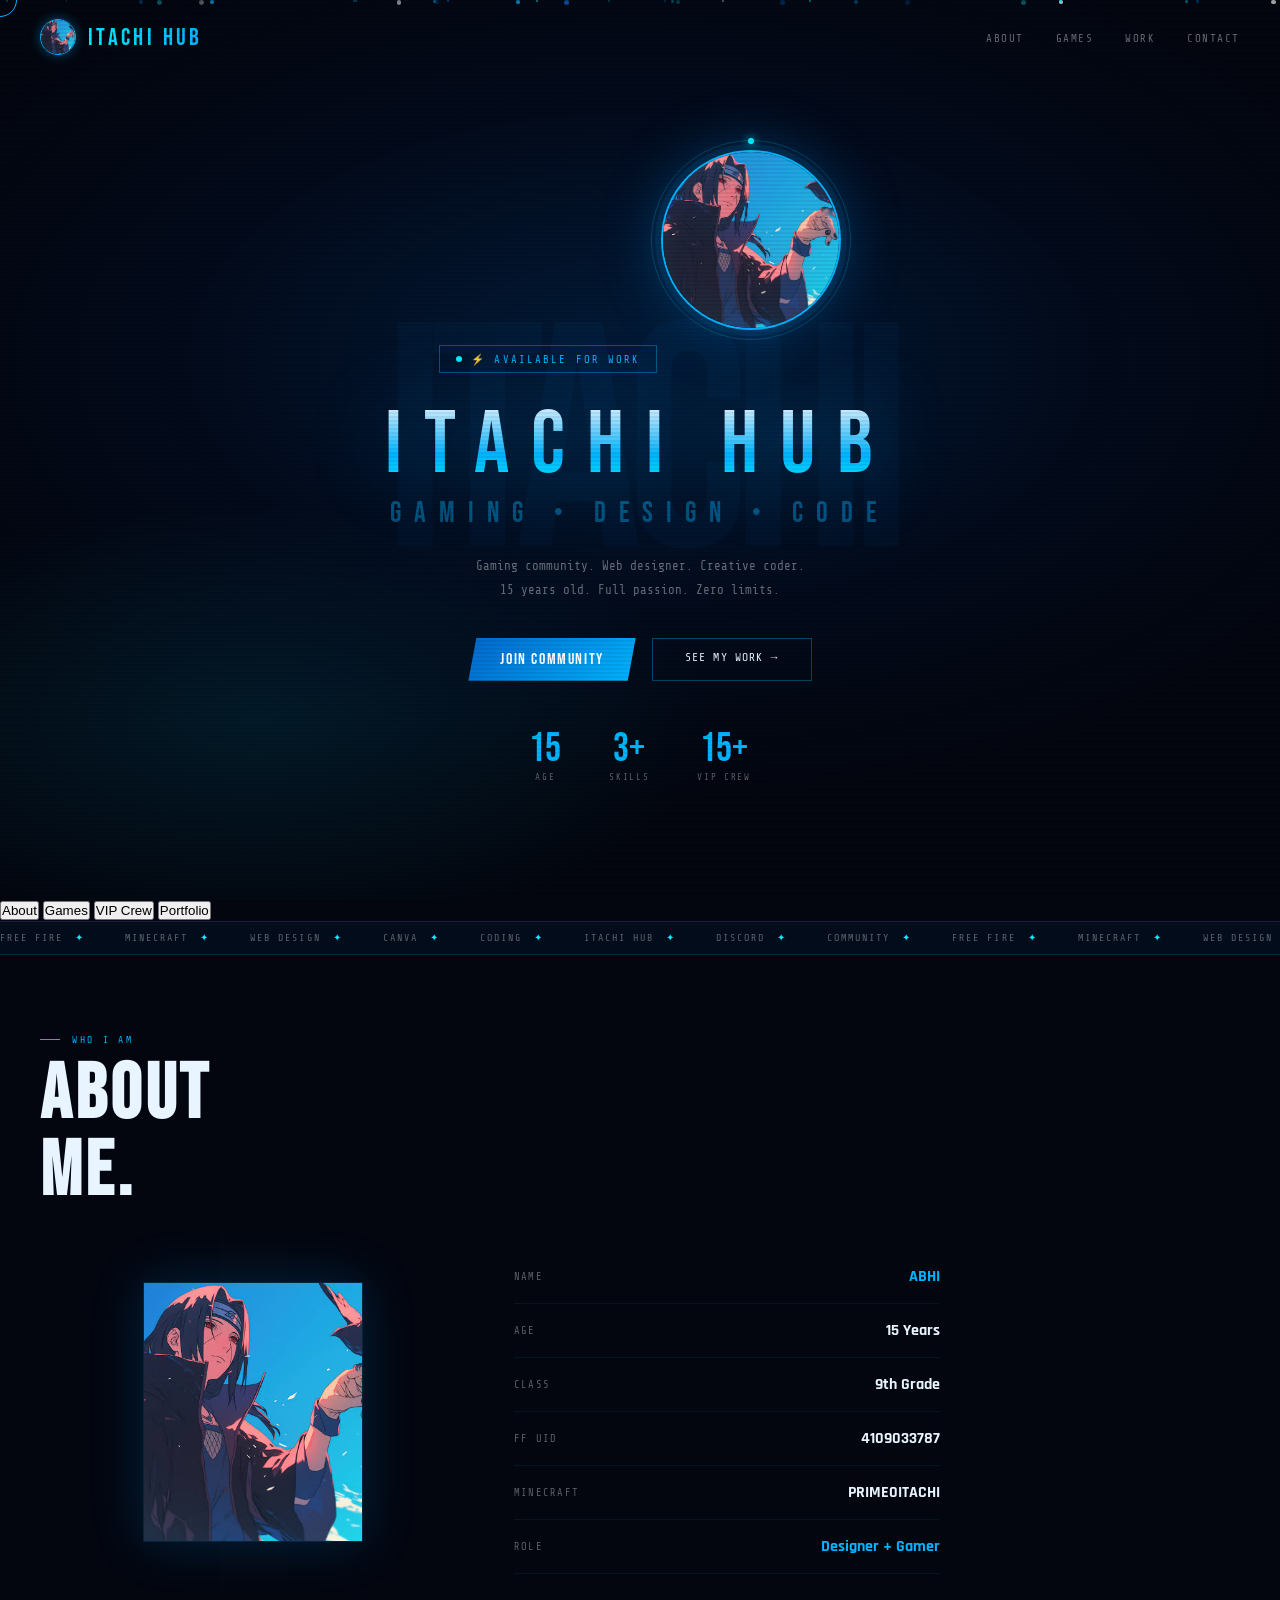
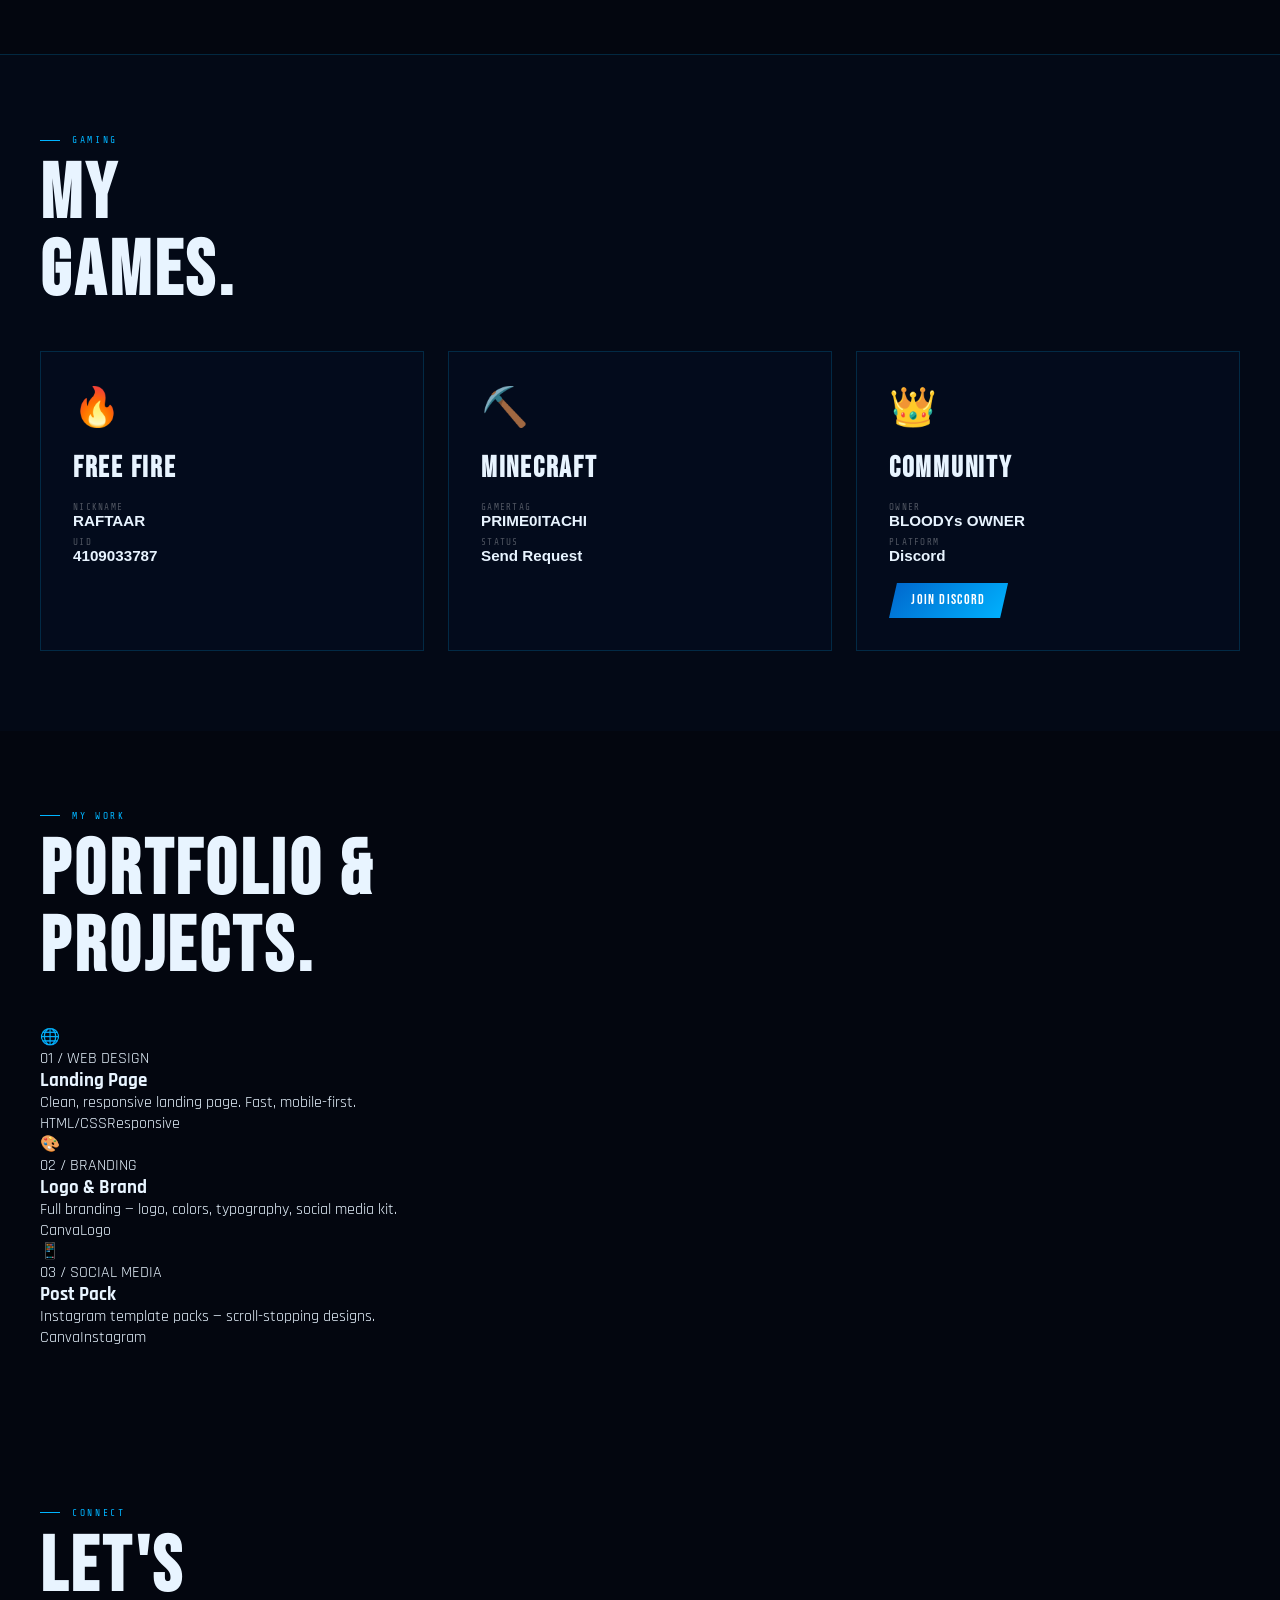
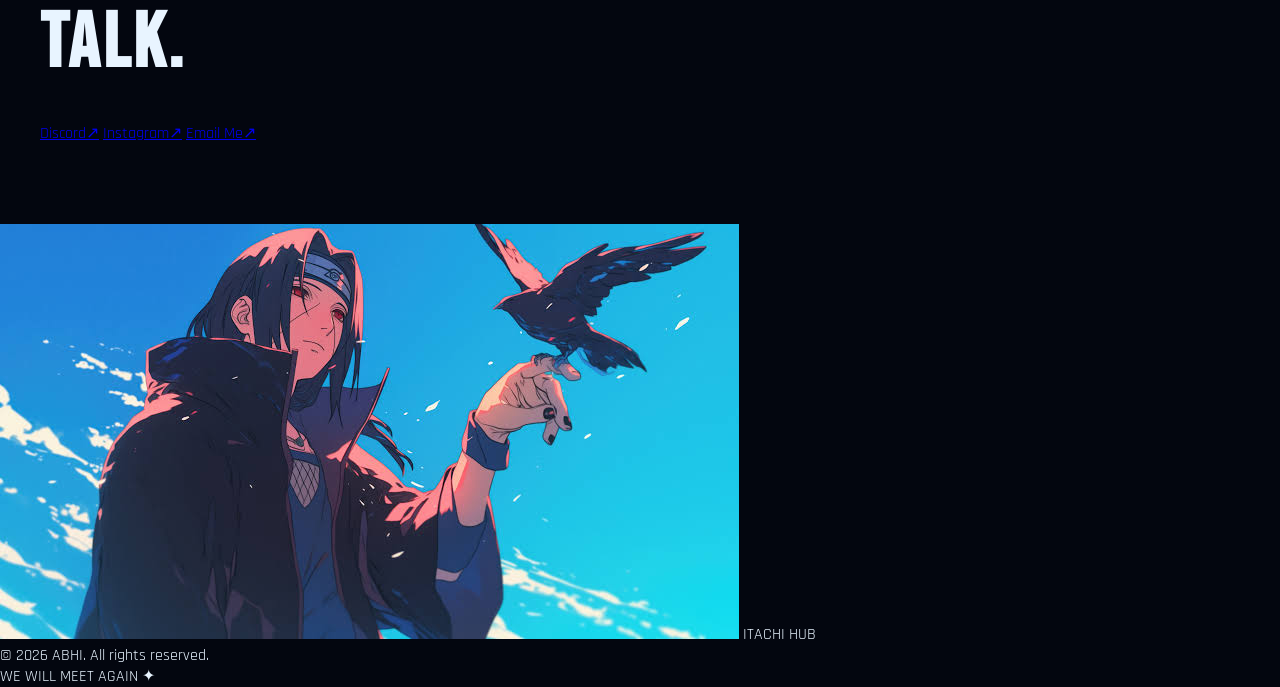
==== commit 8cb96172: "Update index.html" ====
--- a/index.html
+++ b/index.html
@@ -119,15 +119,7 @@
 .game-card h3 { font-family:var(--font-title); font-size:1.8rem; letter-spacing:.06em; margin-bottom:1rem; }
 .game-field { margin-bottom:.5rem; }
 .game-field-label { font-family:var(--font-mono); font-size:.58rem; color:rgba(255,255,255,.3); letter-spacing:.14em; text-transform:uppercase; }
-.game-field-val { font-family:var(--font-body); font-weight:600; font-size:.95rem; color:var(--cyan); }
-
-/* VIP */
-.friends-section { border-top:1px solid var(--border); }
-.friends-grid { display:flex; flex-wrap:wrap; gap:.6rem; }
-.friend-chip { font-family:var(--font-mono); font-size:.7rem; letter-spacing:.1em; text-transform:uppercase; padding:.4rem .95rem; border:1px solid var(--border); color:rgba(255,255,255,.45); transition:all .2s; cursor:default; }
-.friend-chip:hover { border-color:var(--blue); color:var(--white); background:rgba(0,100,200,.1); }
-.friend-chip.king { border-color:rgba(0,220,255,.4); color:var(--cyan); }
-.friend-chip.king:hover { box-shadow:0 0 14px rgba(0,220,255,.2); }
+.game-field-val { font-family:var(--font-body); font-weight:600; font-size:.95rem; color:
 
 /* PORTFOLIO */
 .portfolio-section { background:rgba(0,50,120,.04); border-top:1px solid var(--border); }
@@ -321,21 +313,6 @@
   </div>
 </section>
 
-<!-- VIP FRIENDS -->
-
-<section id="crew" class="tab-panel">
-  <div class="sec-label">Squad</div>
-  <h2 class="sec-title reveal">VIP<br>Crew.</h2>
-  <div class="friends-grid reveal">
-    <div class="friend-chip">PIYUSH</div><div class="friend-chip">ZENZIE</div>
-    <div class="friend-chip">DARKY</div><div class="friend-chip">DRAGO</div>
-    <div class="friend-chip">SAHIL</div><div class="friend-chip">AMAN</div>
-    <div class="friend-chip">SAMAY</div><div class="friend-chip">ADI</div>
-    <div class="friend-chip">ASHISH</div><div class="friend-chip">RITIKESH</div>
-    <div class="friend-chip">MENMA</div><div class="friend-chip">JAY</div>
-    <div class="friend-chip king">SHEKHAR 👑</div><div class="friend-chip">MOTI</div>
-  </div>
-</section>
 
 <!-- PORTFOLIO -->
 
@@ -383,8 +360,7 @@
   <div class="contact-grid reveal">
     <a href="https://discord.gg/WZnVHpGh6B" class="contact-item"><span class="c-label">Discord</span><span class="c-arrow">↗</span></a>
     <a href="https://instagram.com/PRIME.ITACHI__" class="contact-item"><span class="c-label">Instagram</span><span class="c-arrow">↗</span></a>
-    <a href="mailto:youremail@gmail.com" class="contact-item"><span class="c-label">Email Me</span><span class="c-arrow">↗</span></a>
-    <a href="https://fiverr.com/yourprofile" class="contact-item"><span class="c-label">Fiverr</span><span class="c-arrow">↗</span></a>
+    <a href="mailto:abhigyanofc@outlook.com" class="contact-item"><span class="c-label">Email Me</span><span class="c-arrow">↗</span></a>
   </div>
 </section>
 
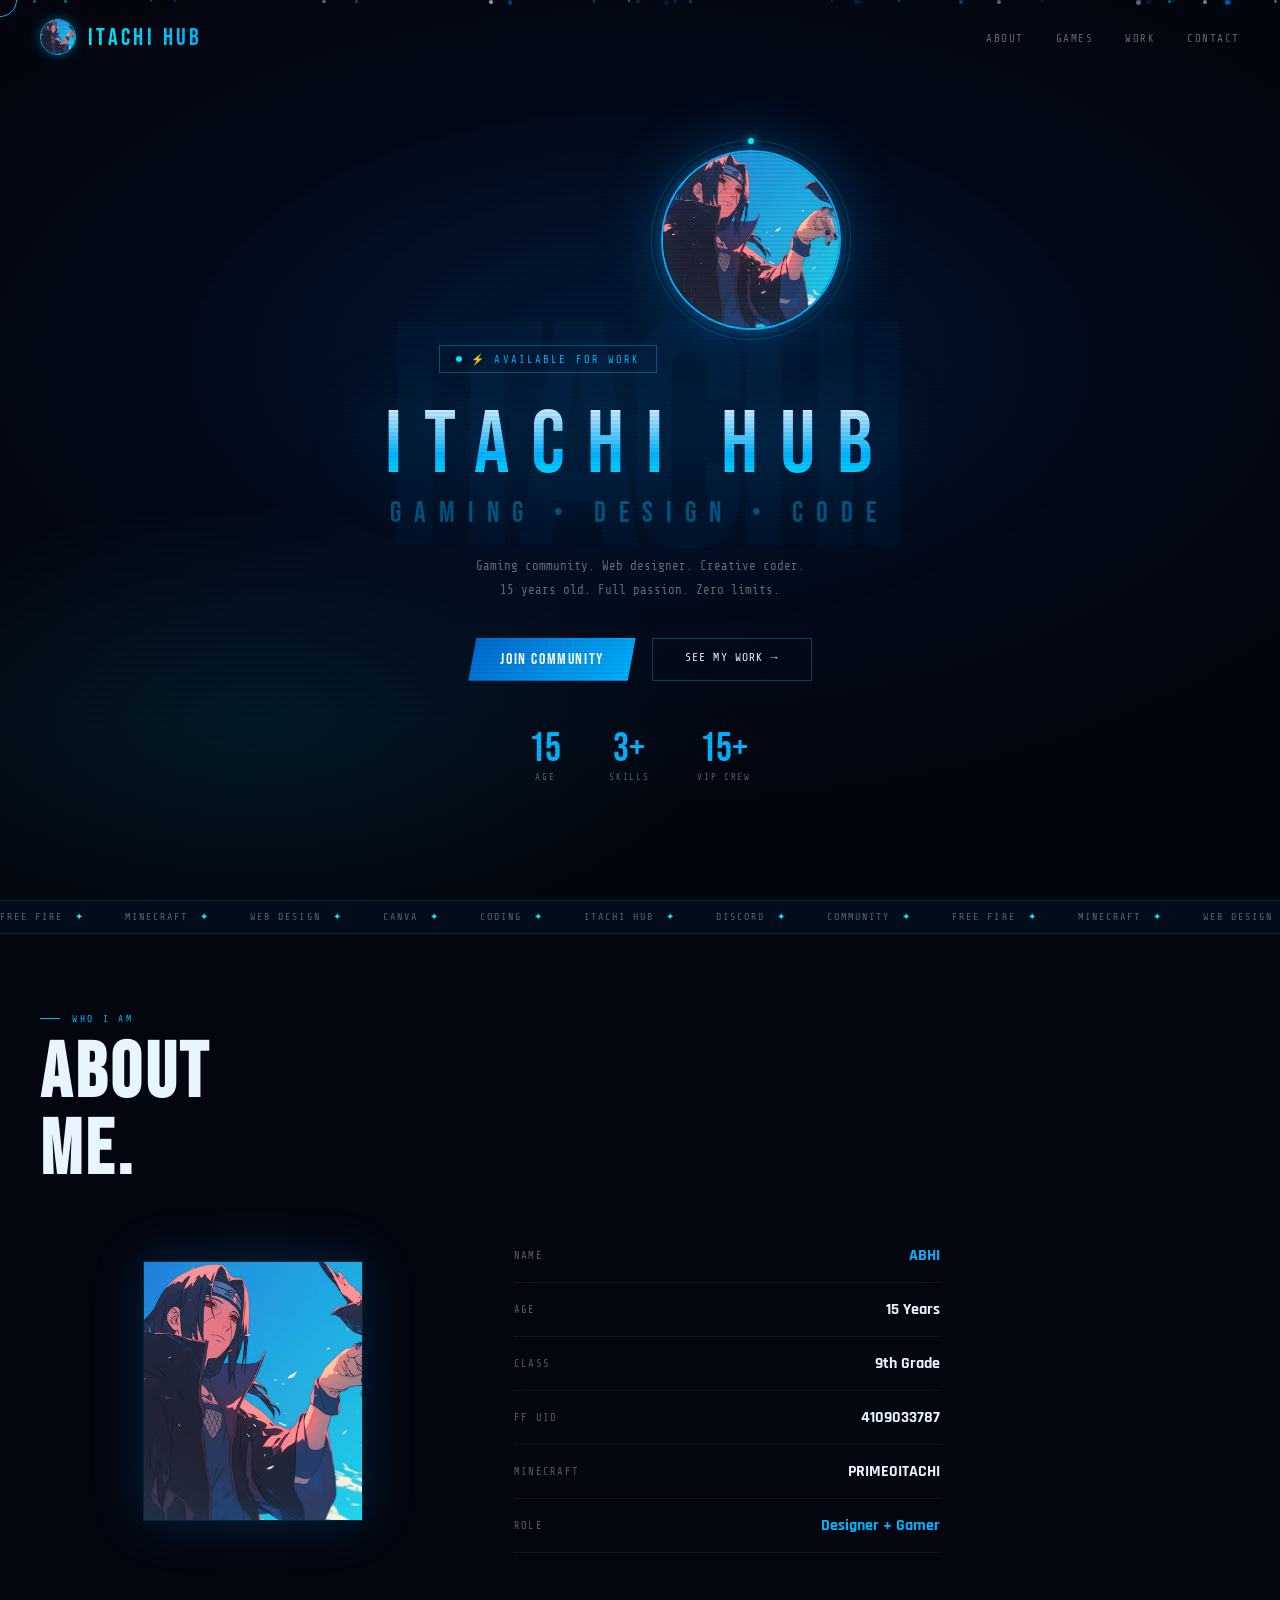
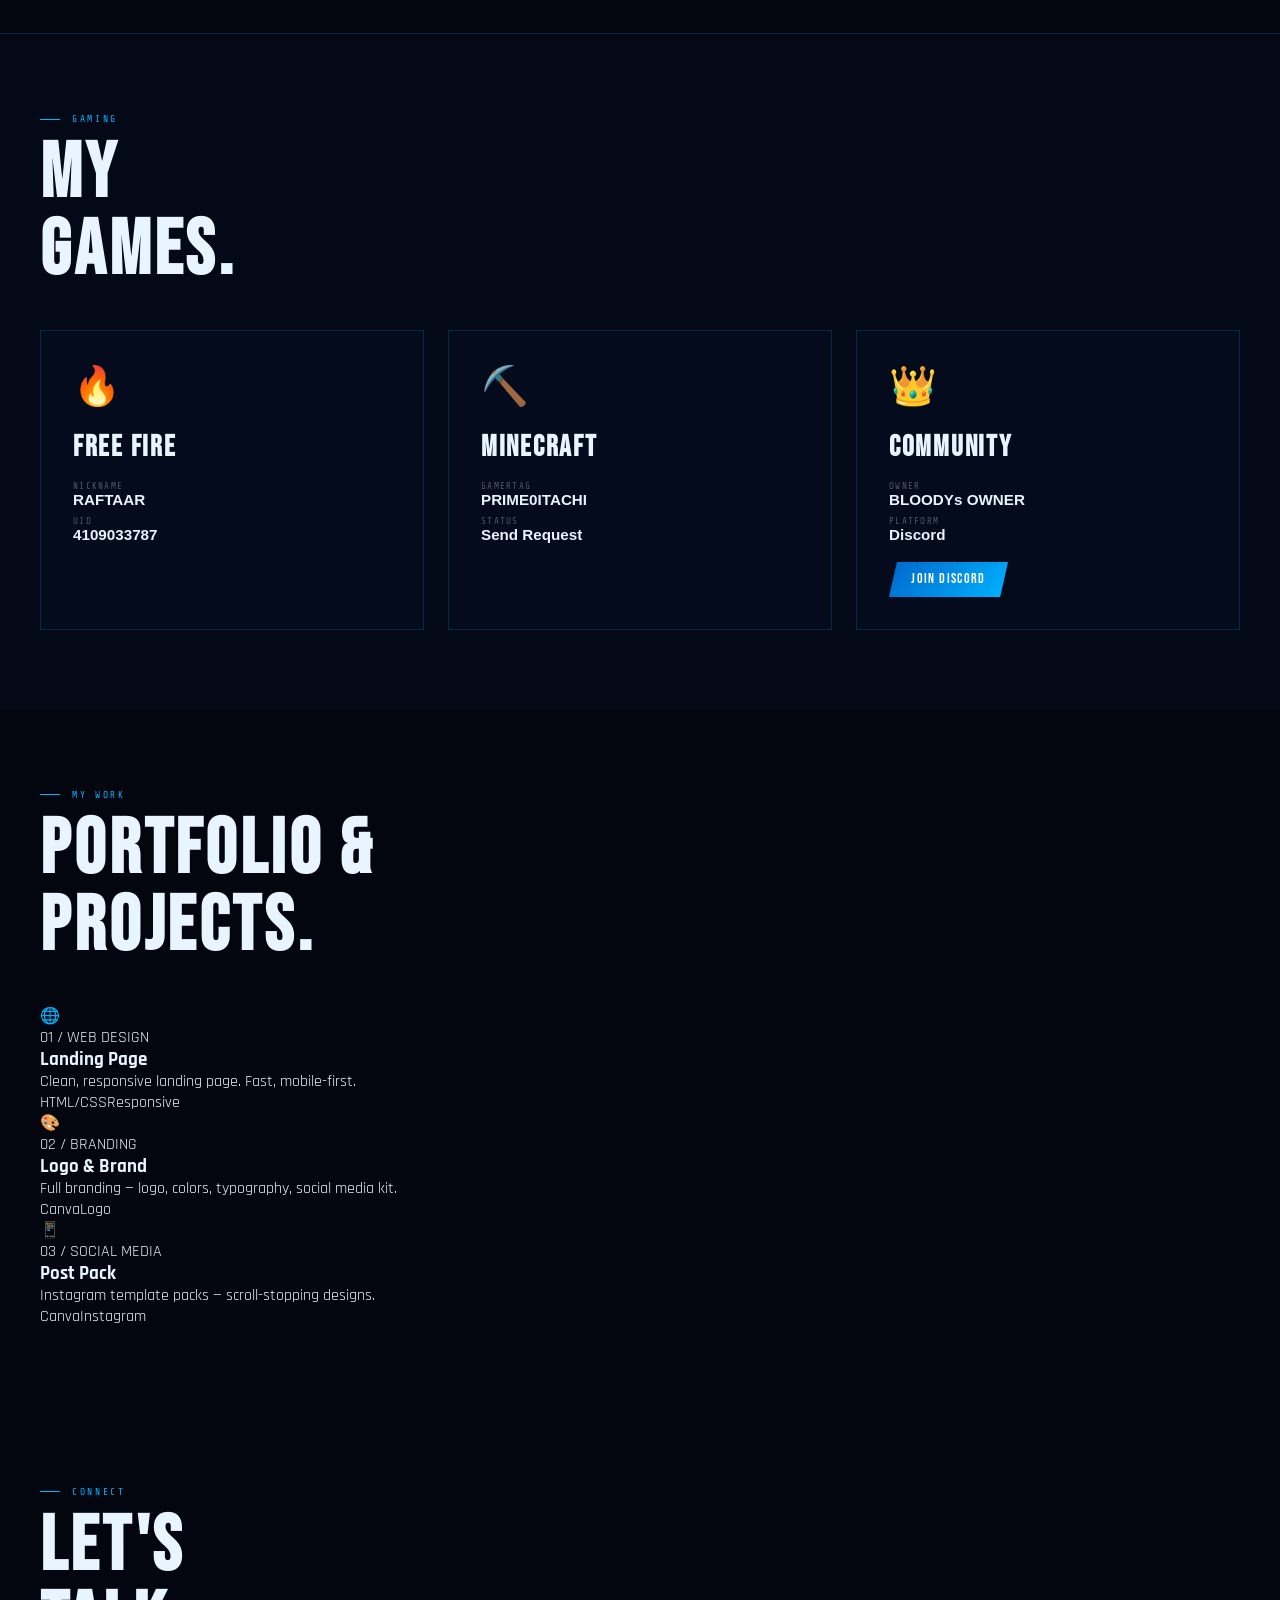
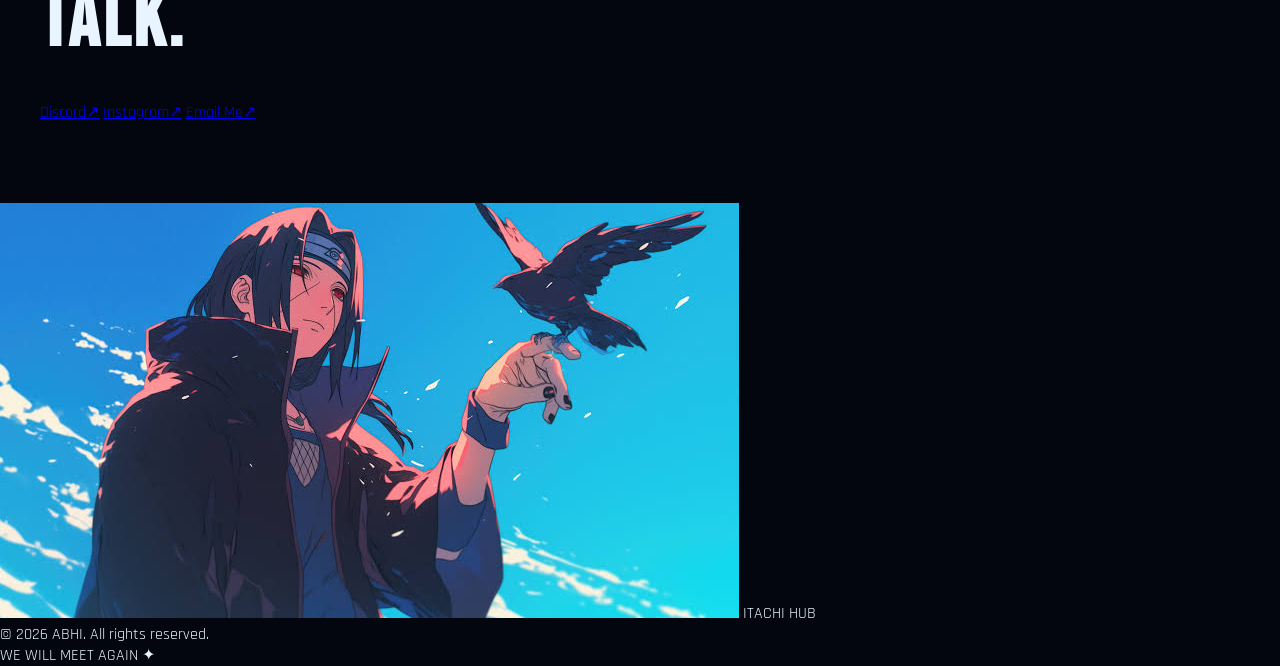
==== commit 60b632ff: "Update index.html" ====
--- a/index.html
+++ b/index.html
@@ -229,14 +229,6 @@
   </div>
 </section>
 
-<!-- TABS NAV -->
-
-<div class="tabs-nav" id="tabsNav">
-  <button class="tab-btn active" data-tab="about">About</button>
-  <button class="tab-btn" data-tab="games">Games</button>
-  <button class="tab-btn" data-tab="crew">VIP Crew</button>
-  <button class="tab-btn" data-tab="portfolio">Portfolio</button>
-</div>
 
 <!-- TICKER -->
 
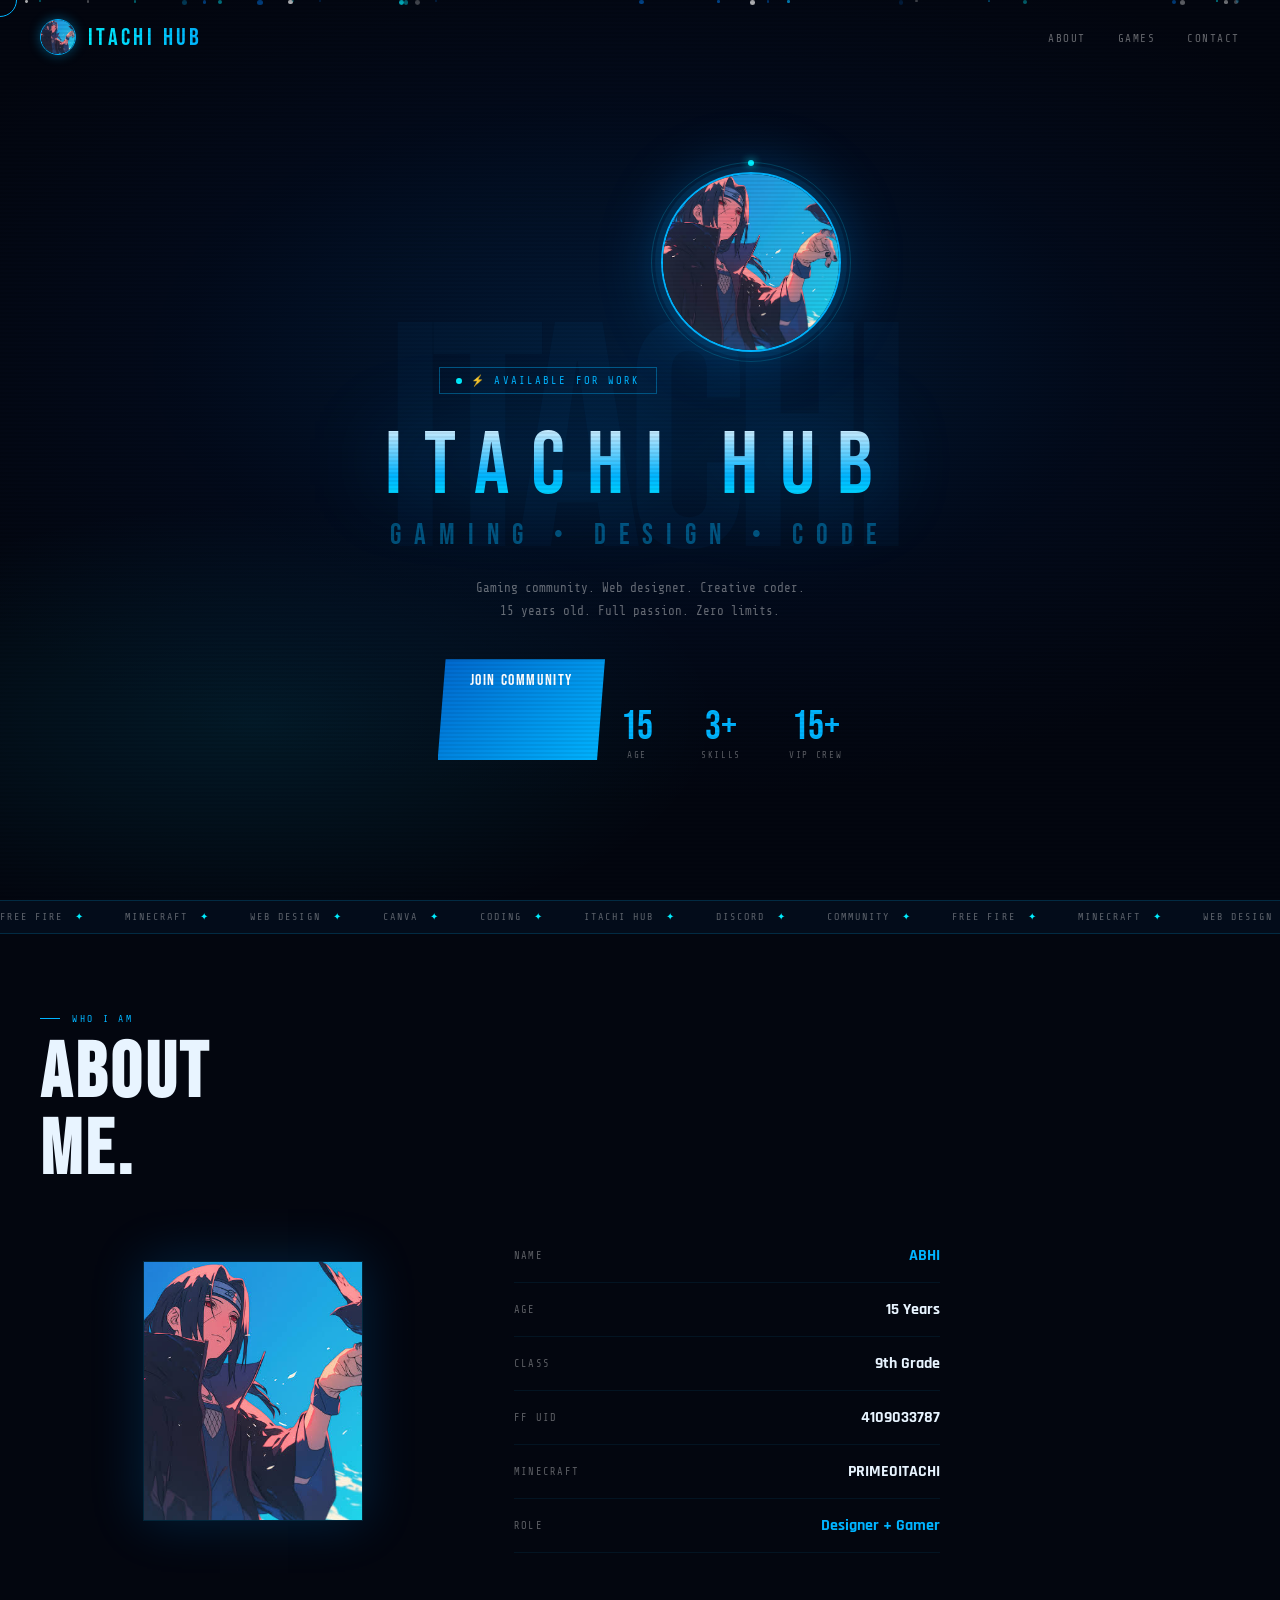
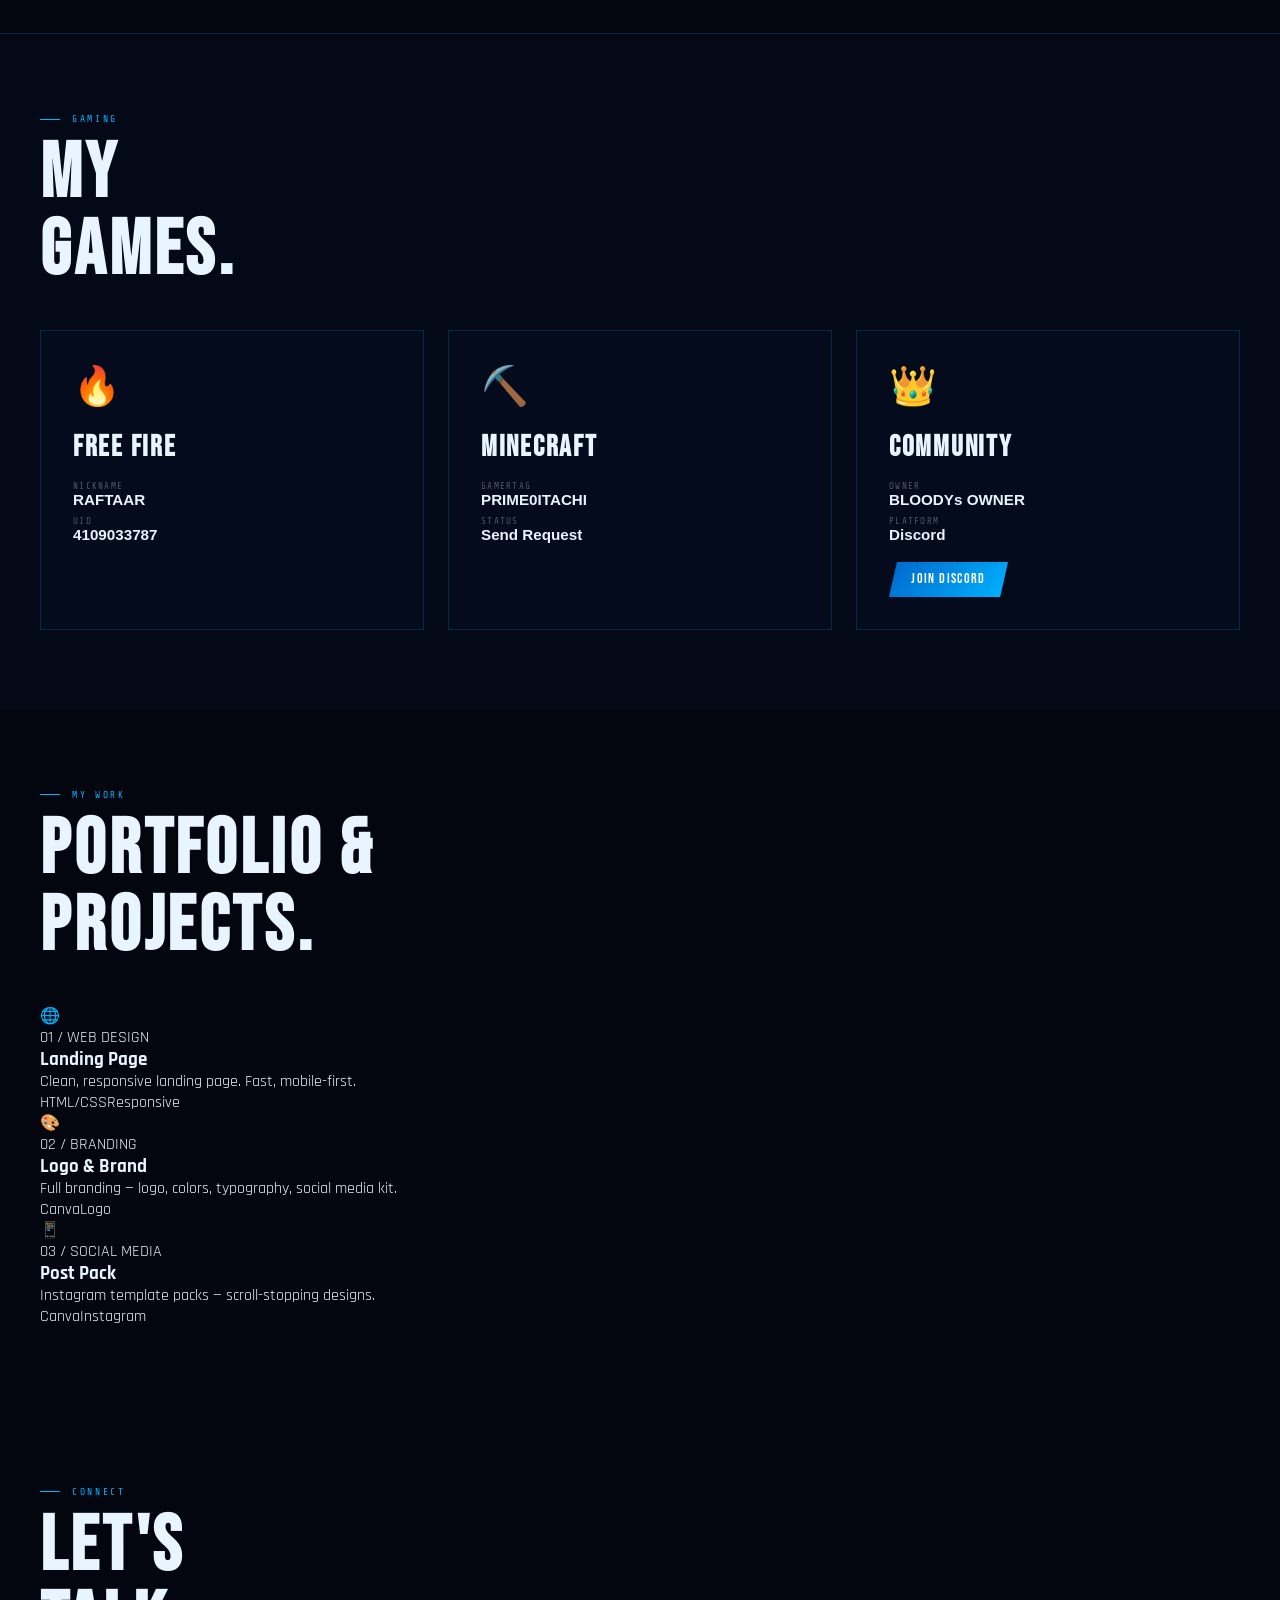
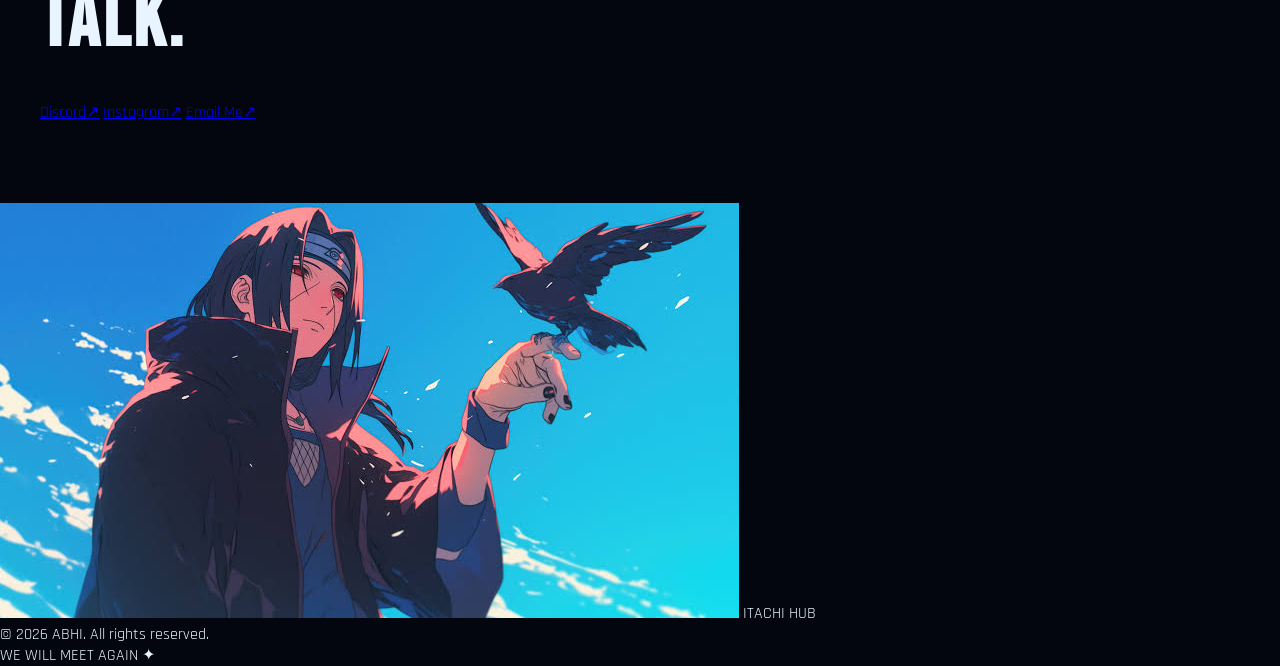
==== commit d047e0e2: "Update index.html" ====
--- a/index.html
+++ b/index.html
@@ -197,7 +197,6 @@
   <ul class="nav-links">
     <li><a href="#about">About</a></li>
     <li><a href="#games">Games</a></li>
-    <li><a href="#portfolio">Work</a></li>
     <li><a href="#contact">Contact</a></li>
   </ul>
 </nav>
@@ -219,8 +218,6 @@
     <p class="hero-desc">Gaming community. Web designer. Creative coder.<br/>15 years old. Full passion. Zero limits.</p>
     <div class="hero-btns">
       <a href="#games" class="btn-blue">Join Community</a>
-      <a href="#portfolio" class="btn-ghost">See My Work →</a>
-    </div>
     <div class="hero-stats">
       <div class="stat"><div class="stat-num">15</div><div class="stat-label">Age</div></div>
       <div class="stat"><div class="stat-num">3+</div><div class="stat-label">Skills</div></div>
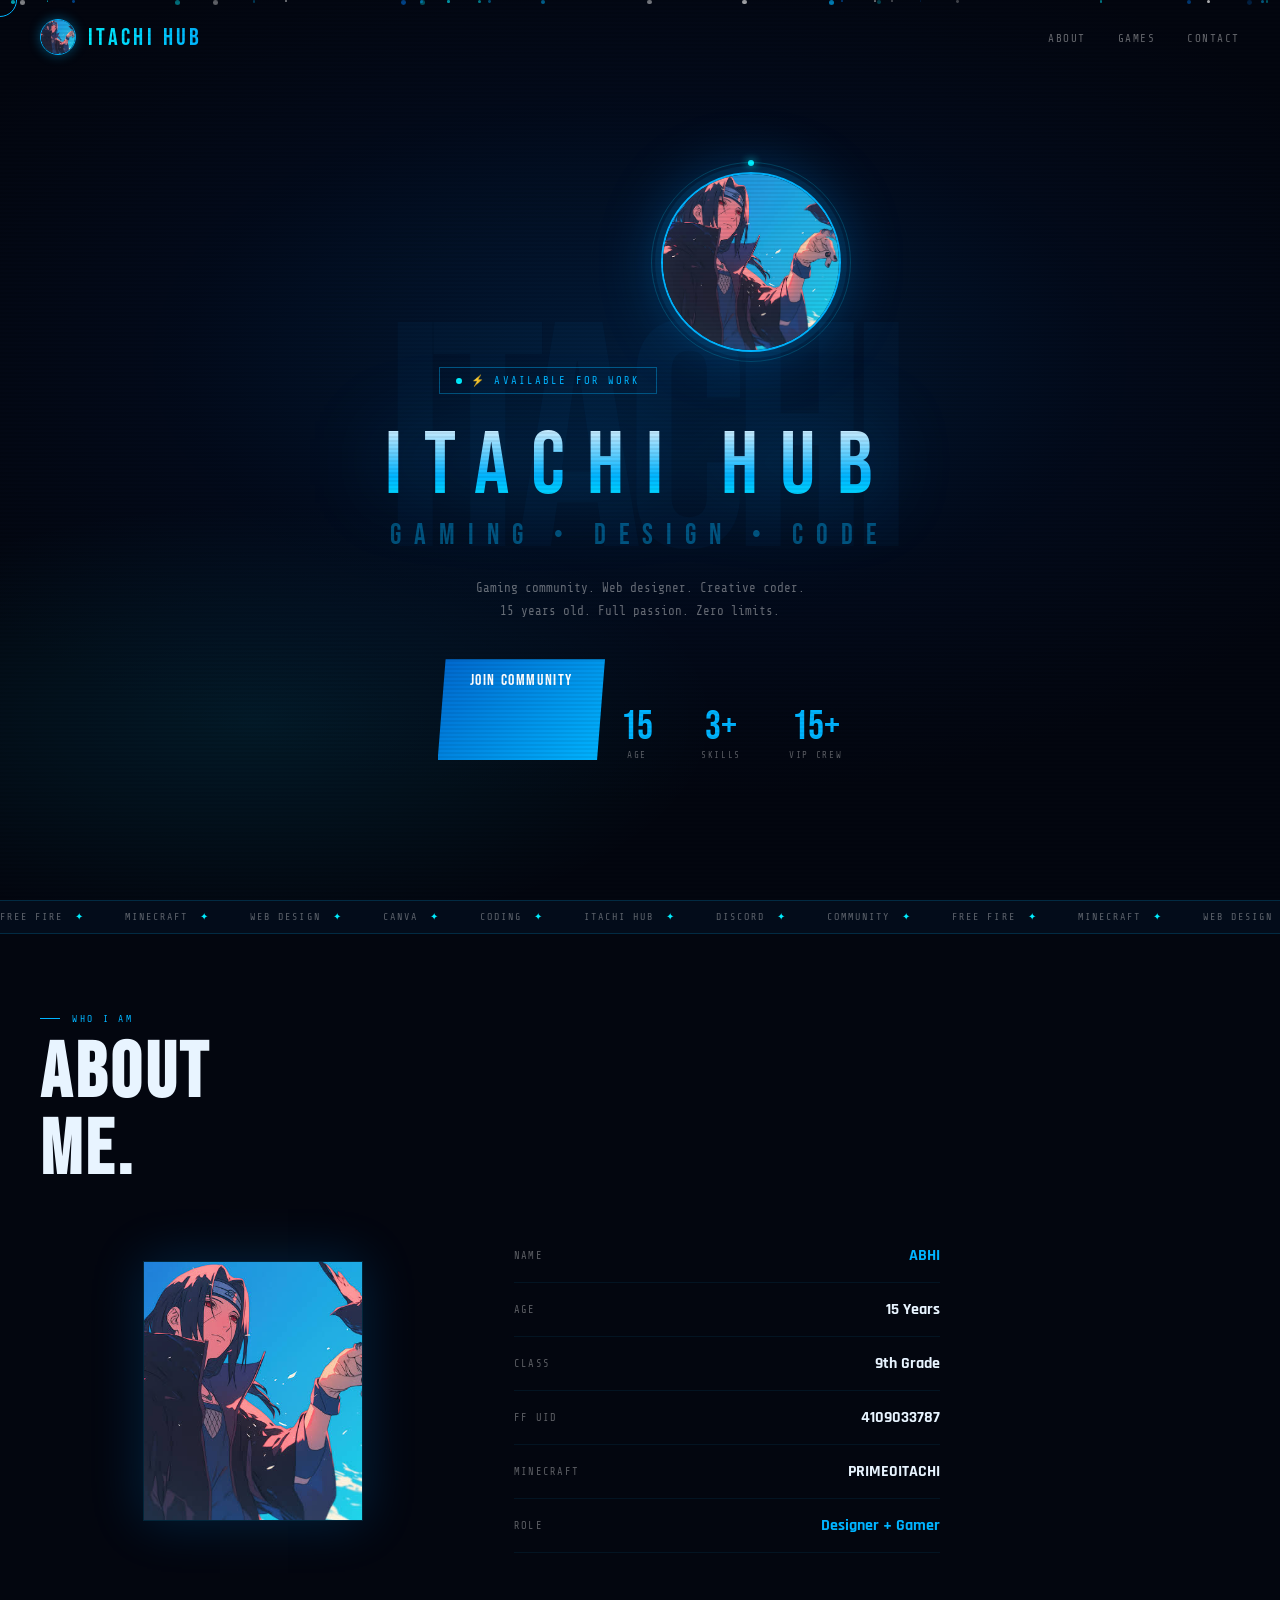
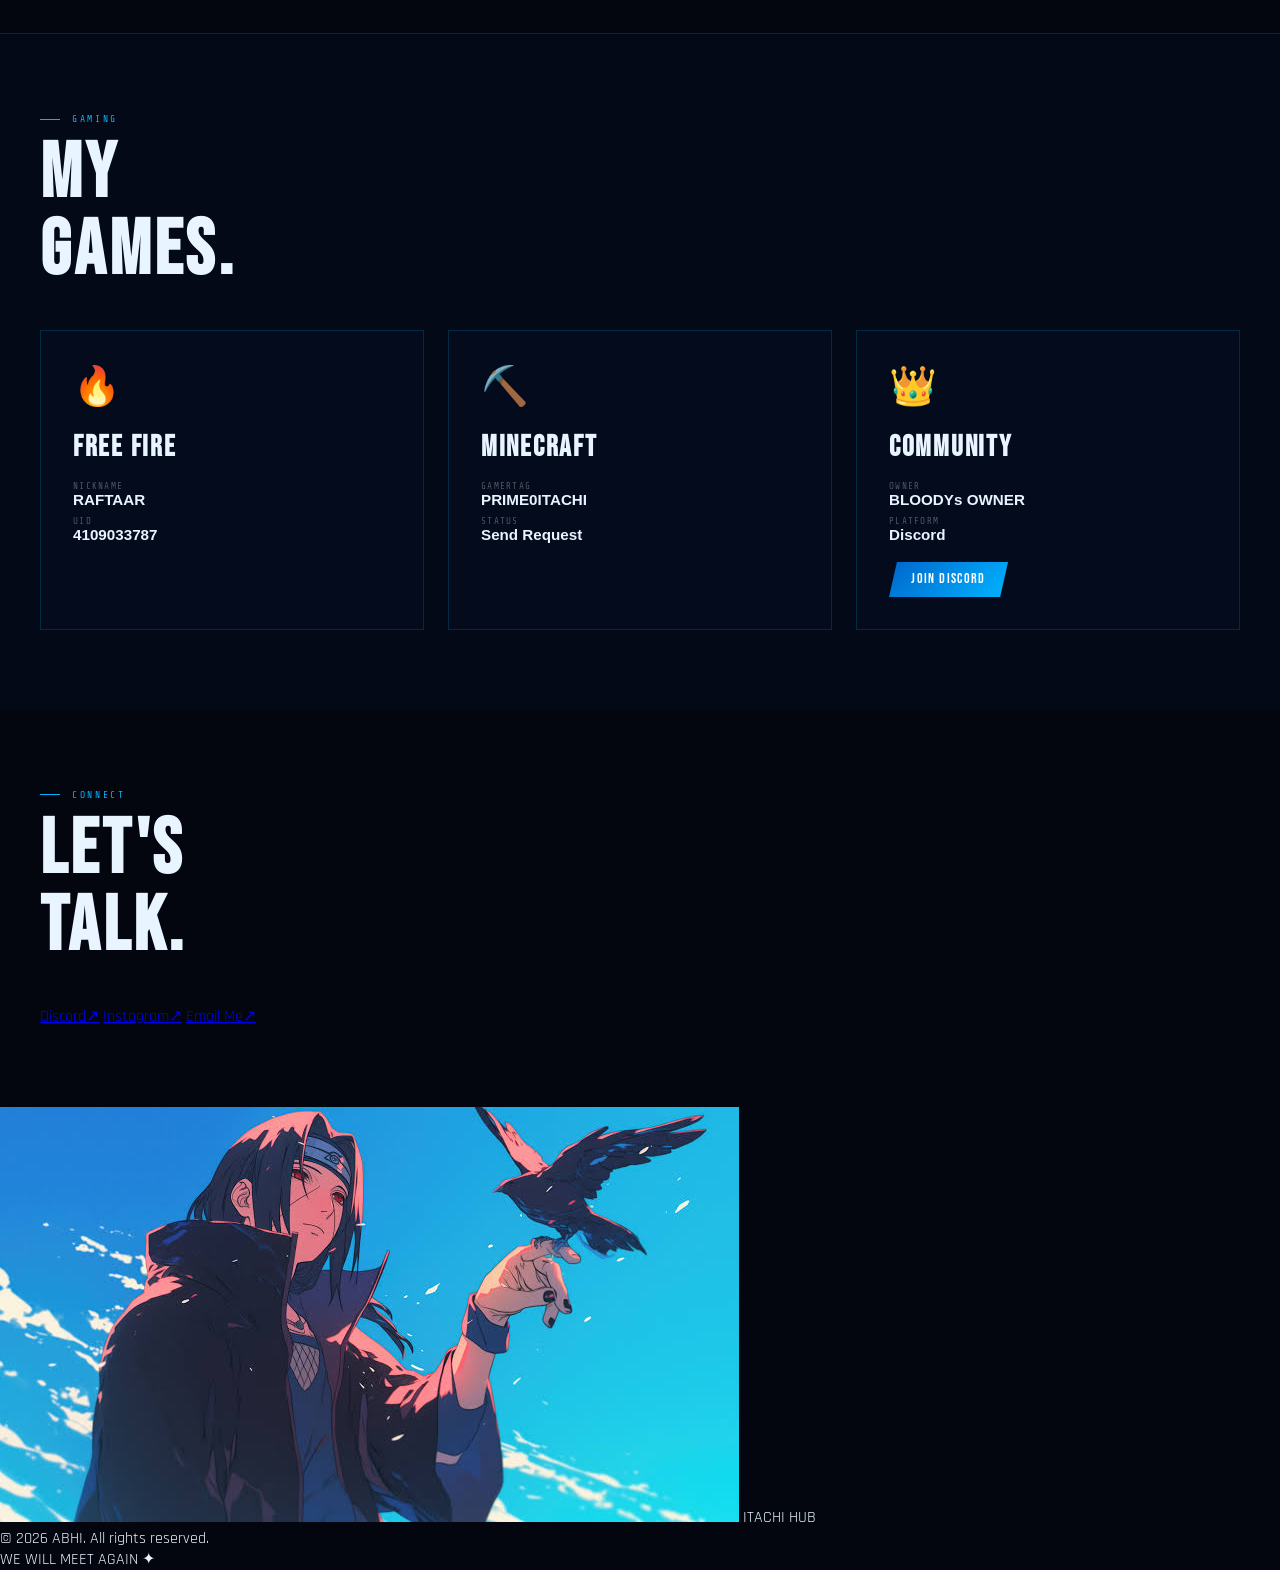
==== commit a142a52c: "Update index.html" ====
--- a/index.html
+++ b/index.html
@@ -121,22 +121,6 @@
 .game-field-label { font-family:var(--font-mono); font-size:.58rem; color:rgba(255,255,255,.3); letter-spacing:.14em; text-transform:uppercase; }
 .game-field-val { font-family:var(--font-body); font-weight:600; font-size:.95rem; color:
 
-/* PORTFOLIO */
-.portfolio-section { background:rgba(0,50,120,.04); border-top:1px solid var(--border); }
-.portfolio-grid { display:grid; grid-template-columns:repeat(auto-fit,minmax(280px,1fr)); gap:1.5rem; }
-.port-card { border:1px solid var(--border); background:rgba(0,30,80,.08); overflow:hidden; transition:transform .3s,box-shadow .3s; }
-.port-card:hover { transform:translateY(-4px); box-shadow:0 16px 40px rgba(0,150,255,.14); }
-.port-thumb { height:170px; display:flex; align-items:center; justify-content:center; font-size:3.2rem; position:relative; }
-.port-thumb-1 { background:linear-gradient(135deg,rgba(0,80,180,.3),rgba(0,30,80,.2)); }
-.port-thumb-2 { background:linear-gradient(135deg,rgba(0,50,150,.3),rgba(0,100,200,.15)); }
-.port-thumb-3 { background:linear-gradient(135deg,rgba(0,150,200,.2),rgba(0,50,150,.2)); }
-.port-thumb::after { content:''; position:absolute; inset:0; background:linear-gradient(to top,rgba(3,6,15,.85),transparent); }
-.port-body { padding:1.4rem; }
-.port-num { font-family:var(--font-mono); font-size:.58rem; color:rgba(255,255,255,.28); letter-spacing:.16em; margin-bottom:.35rem; }
-.port-card h3 { font-family:var(--font-title); font-size:1.6rem; letter-spacing:.04em; margin-bottom:.4rem; }
-.port-card p { font-family:var(--font-mono); font-size:.7rem; color:rgba(255,255,255,.38); line-height:1.7; margin-bottom:1.1rem; }
-.port-tags { display:flex; flex-wrap:wrap; gap:.35rem; }
-.port-tag { font-family:var(--font-mono); font-size:.56rem; color:var(--blue); border:1px solid rgba(0,180,255,.22); padding:.15rem .5rem; letter-spacing:.08em; }
 
 /* SKILLS */
 .skills-section { border-top:1px solid var(--border); }
@@ -303,43 +287,7 @@
 </section>
 
 
-<!-- PORTFOLIO -->
-
-<section id="portfolio" class="tab-panel portfolio-section">
-  <div class="sec-label">My Work</div>
-  <h2 class="sec-title reveal">Portfolio &<br>Projects.</h2>
-  <div class="portfolio-grid reveal">
-    <div class="port-card">
-      <div class="port-thumb port-thumb-1">🌐</div>
-      <div class="port-body">
-        <div class="port-num">01 / WEB DESIGN</div>
-        <h3>Landing Page</h3>
-        <p>Clean, responsive landing page. Fast, mobile-first.</p>
-        <div class="port-tags"><span class="port-tag">HTML/CSS</span><span class="port-tag">Responsive</span></div>
-      </div>
-    </div>
-    <div class="port-card">
-      <div class="port-thumb port-thumb-2">🎨</div>
-      <div class="port-body">
-        <div class="port-num">02 / BRANDING</div>
-        <h3>Logo & Brand</h3>
-        <p>Full branding — logo, colors, typography, social media kit.</p>
-        <div class="port-tags"><span class="port-tag">Canva</span><span class="port-tag">Logo</span></div>
-      </div>
-    </div>
-    <div class="port-card">
-      <div class="port-thumb port-thumb-3">📱</div>
-      <div class="port-body">
-        <div class="port-num">03 / SOCIAL MEDIA</div>
-        <h3>Post Pack</h3>
-        <p>Instagram template packs — scroll-stopping designs.</p>
-        <div class="port-tags"><span class="port-tag">Canva</span><span class="port-tag">Instagram</span></div>
-      </div>
-    </div>
-  </div>
-</section>
-
-</div><!-- end tab-panels -->
+
 
 <!-- CONTACT -->
 
